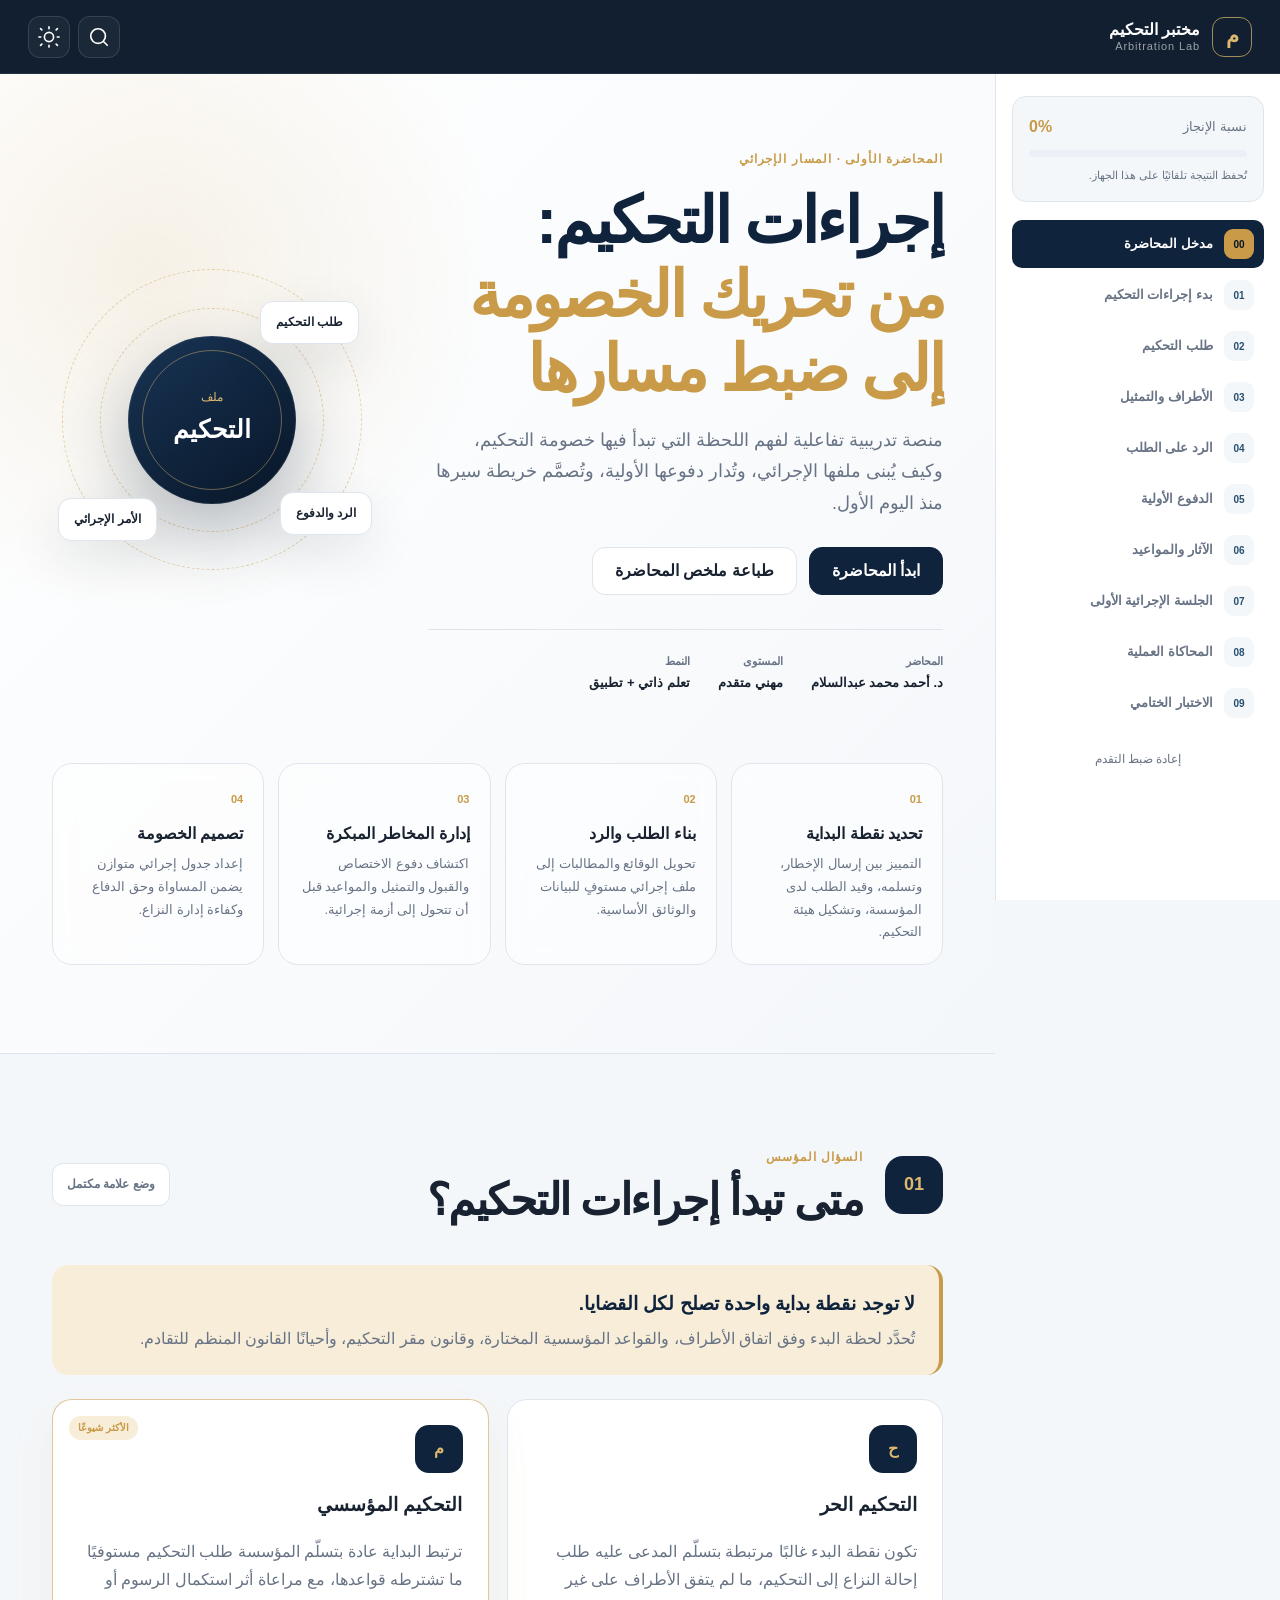
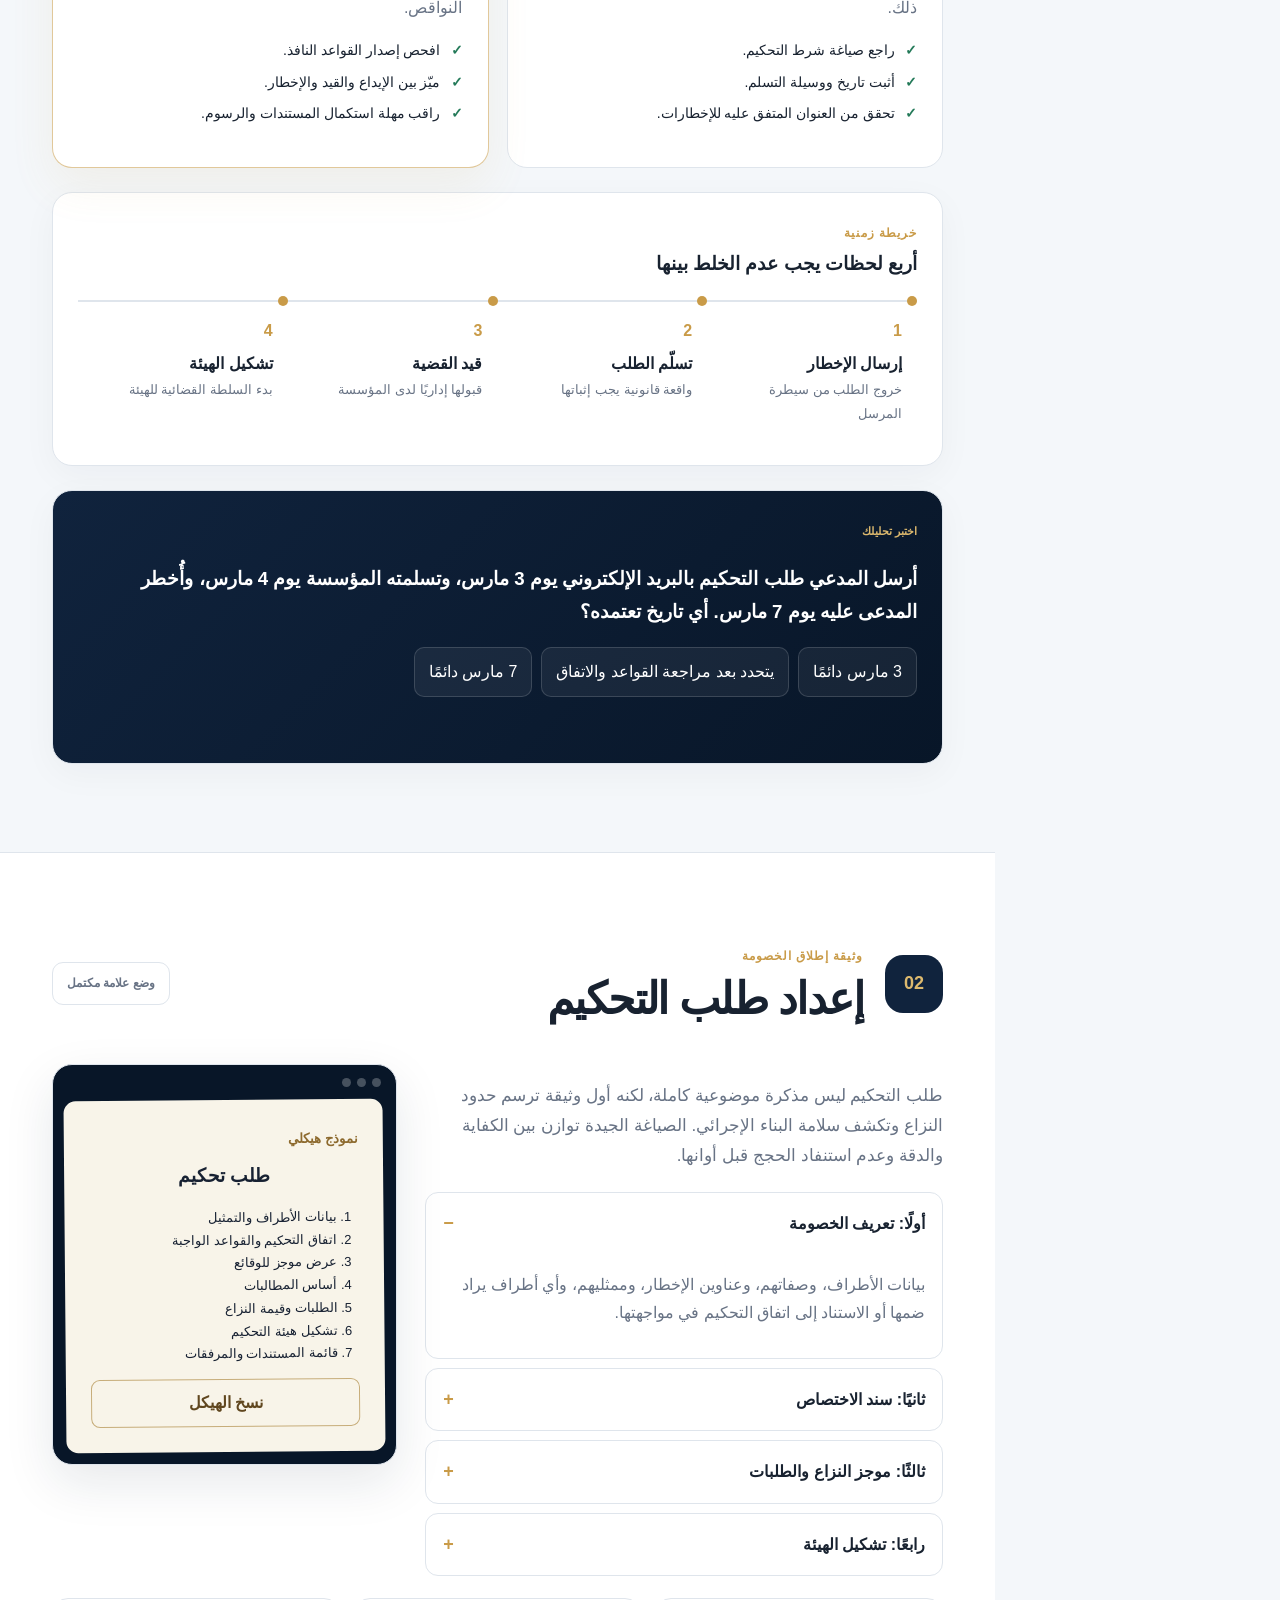
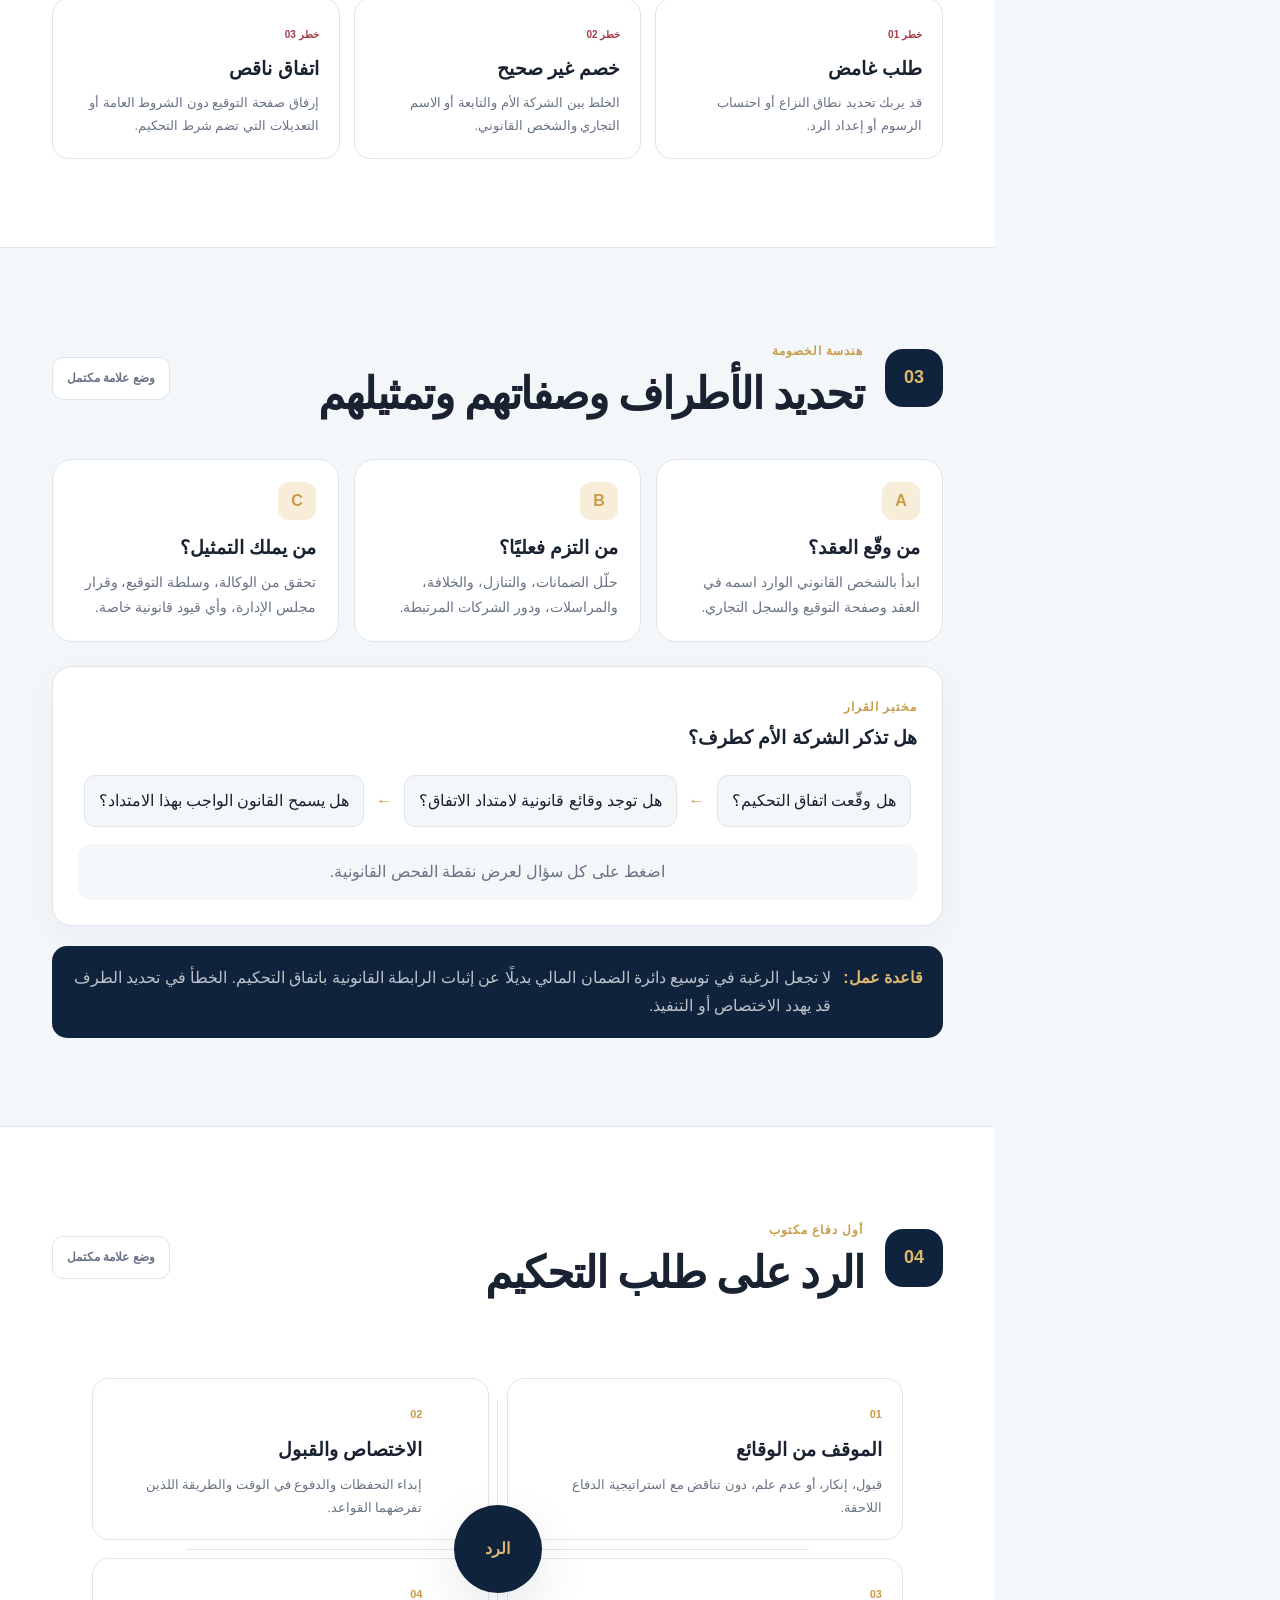
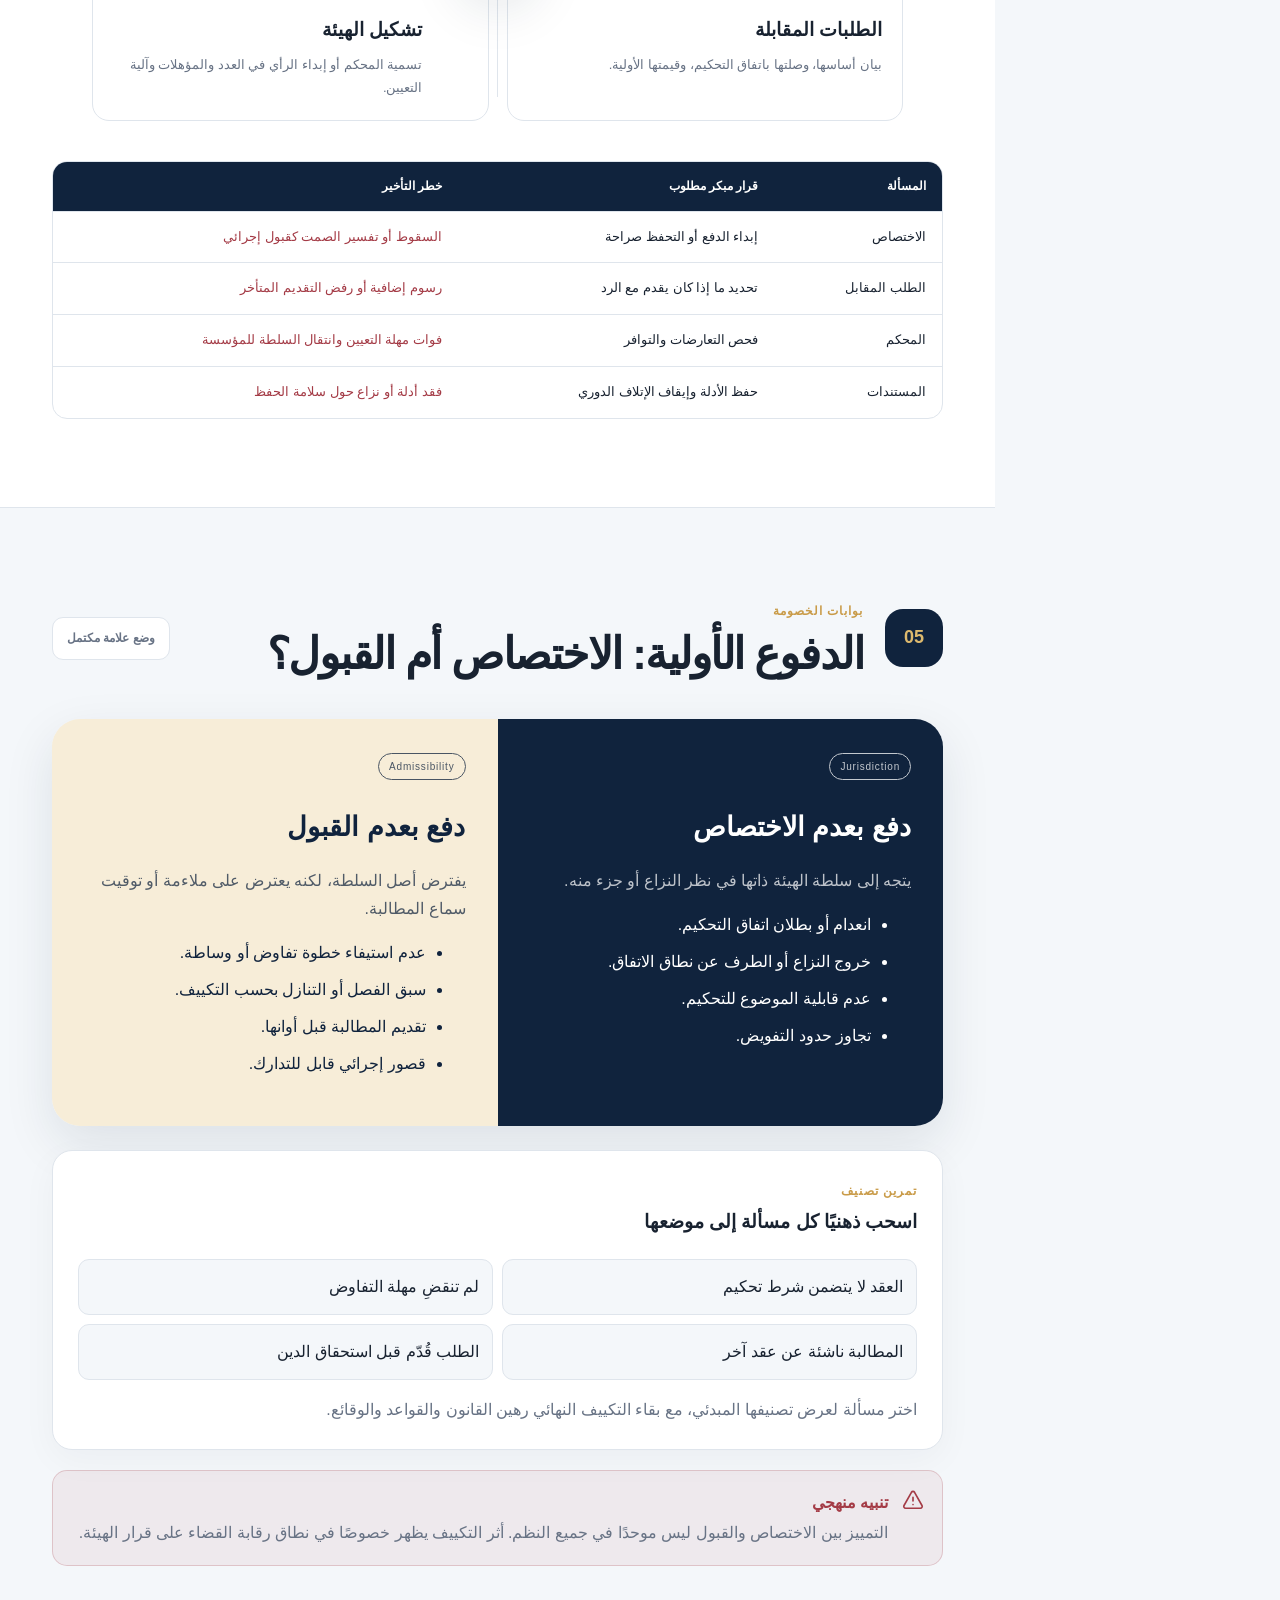
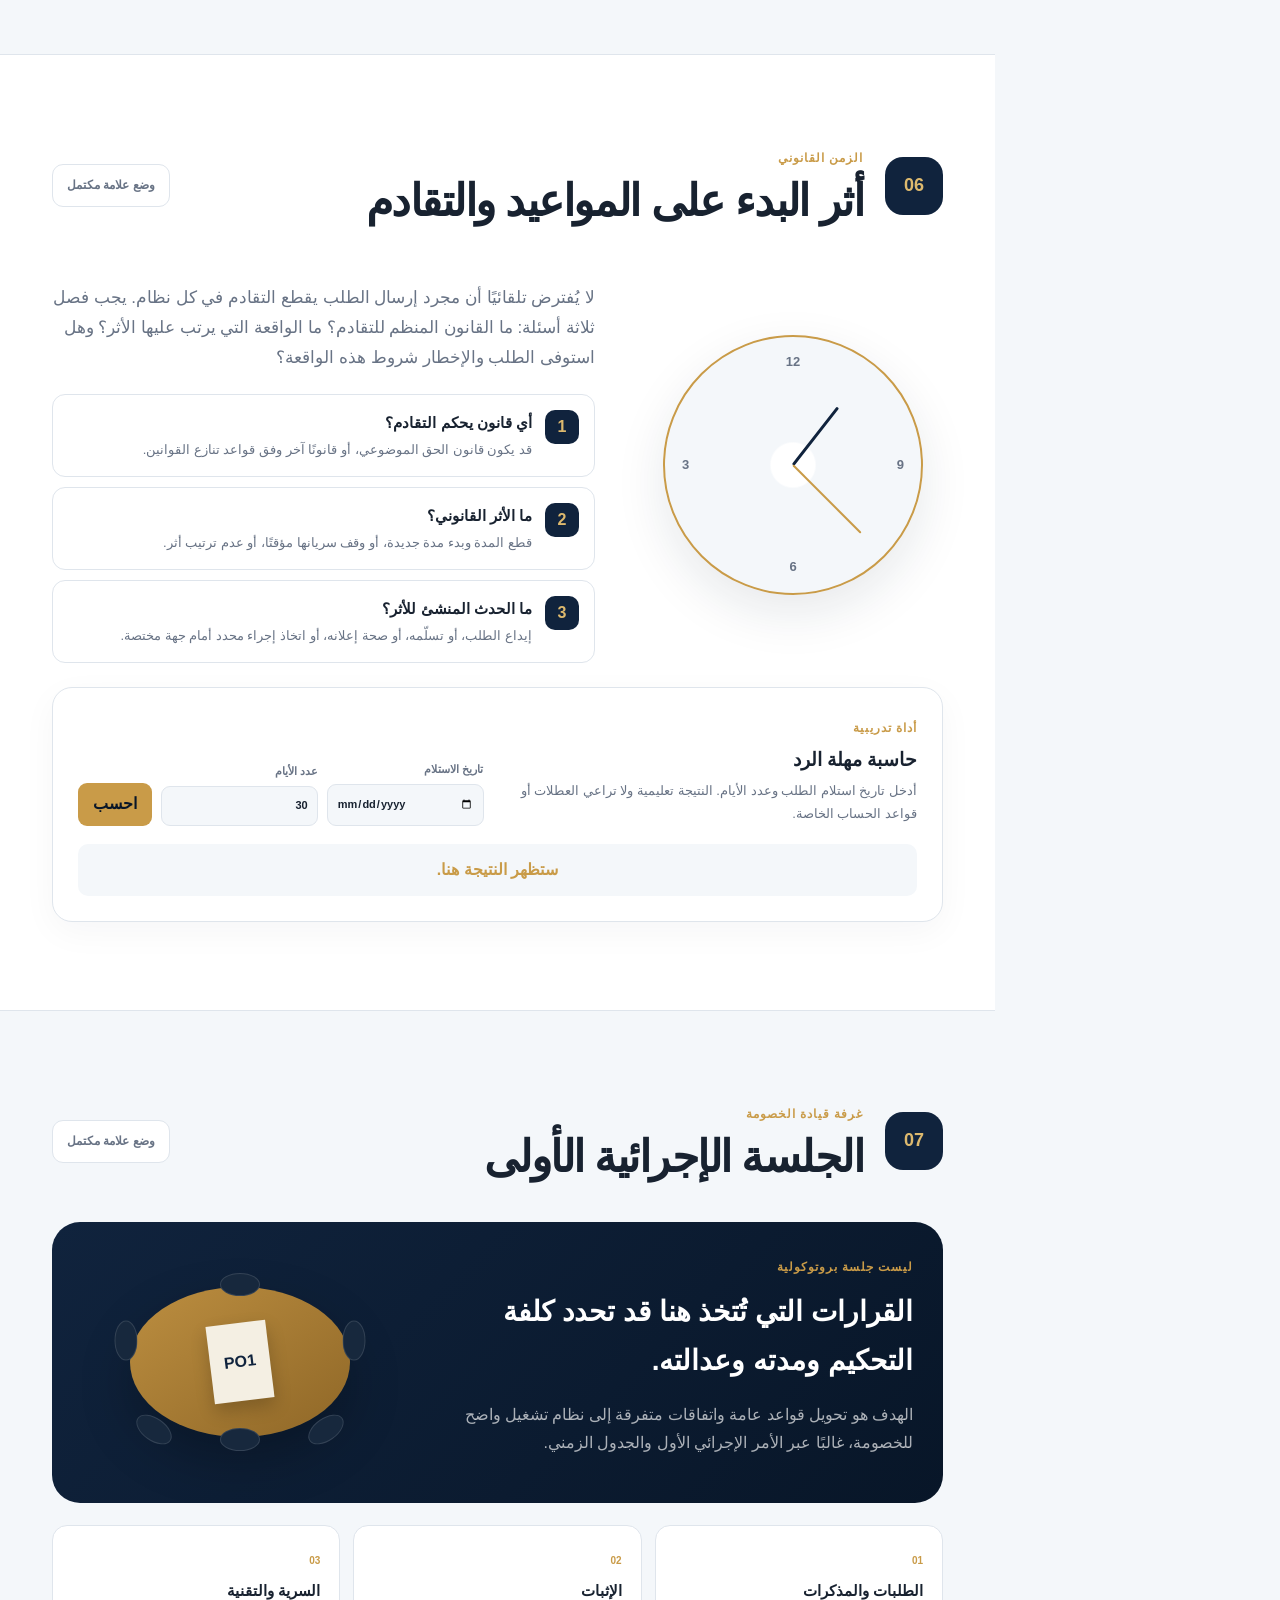
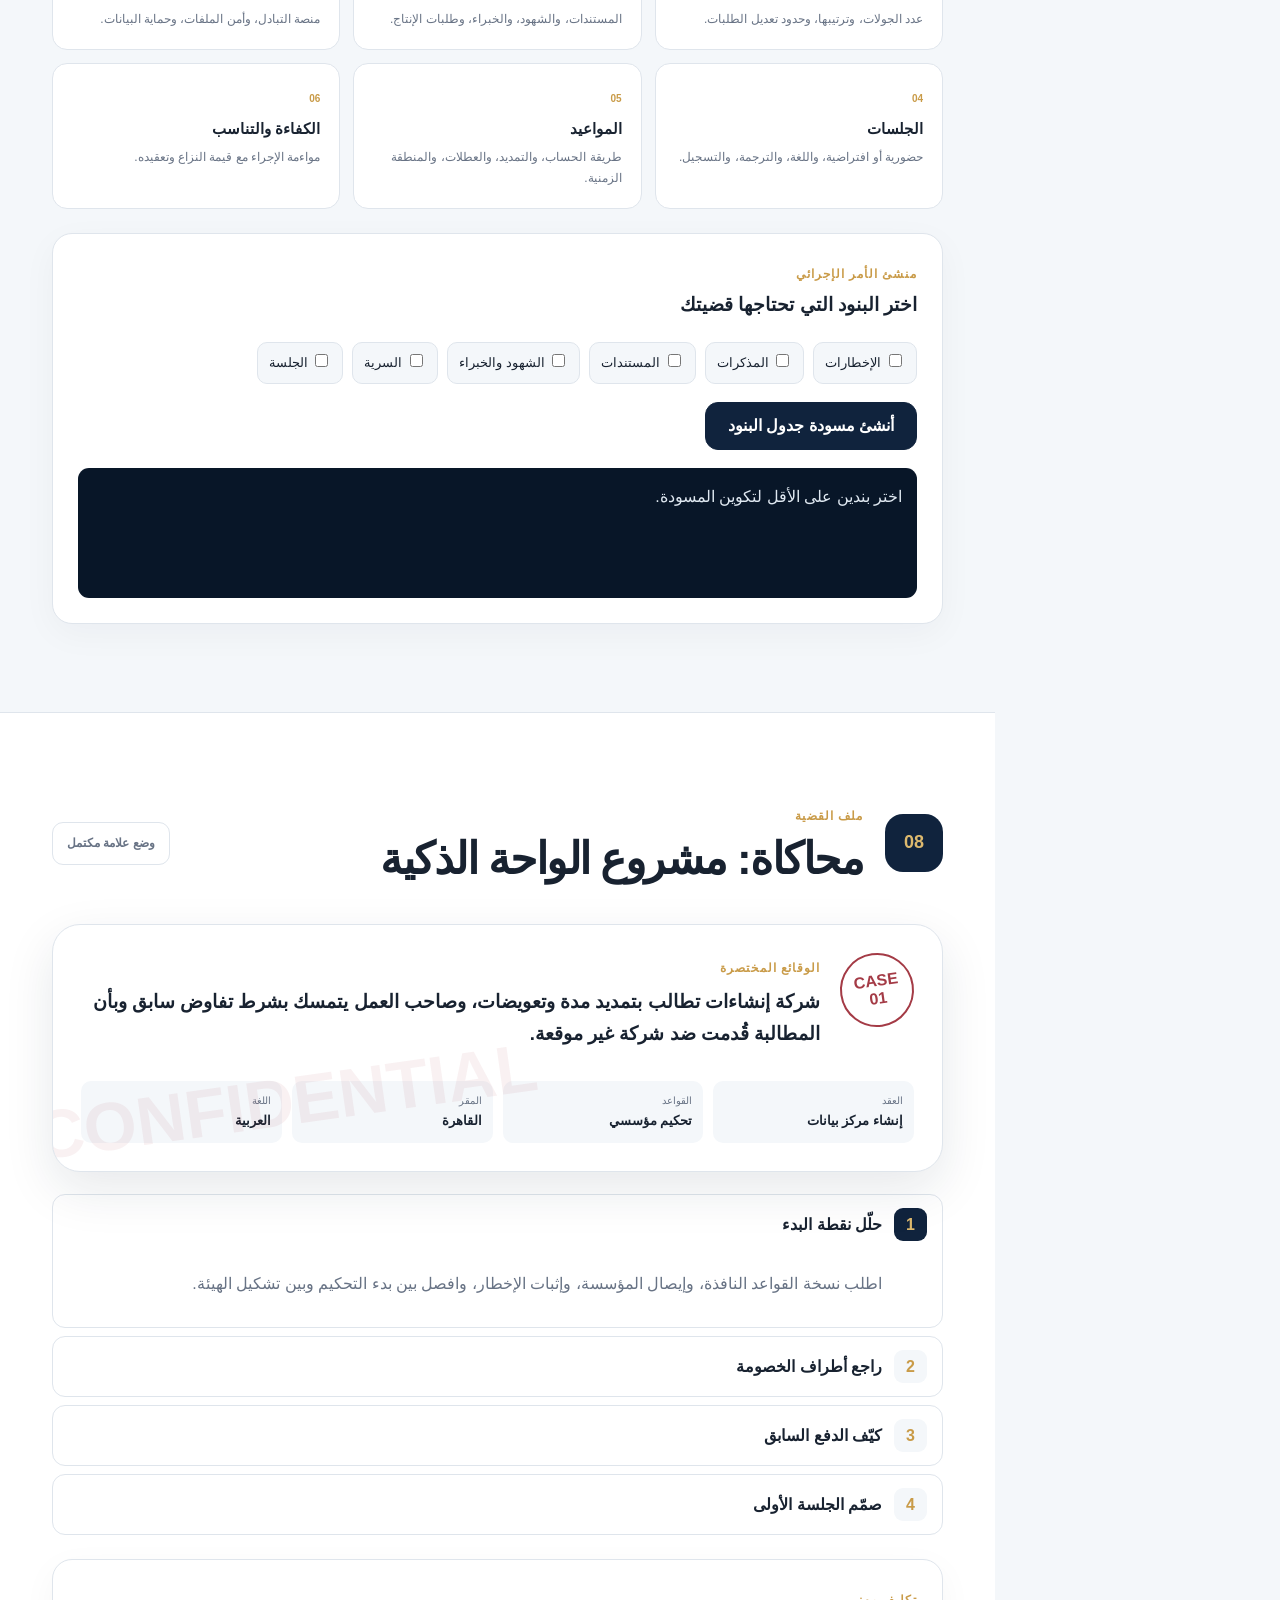
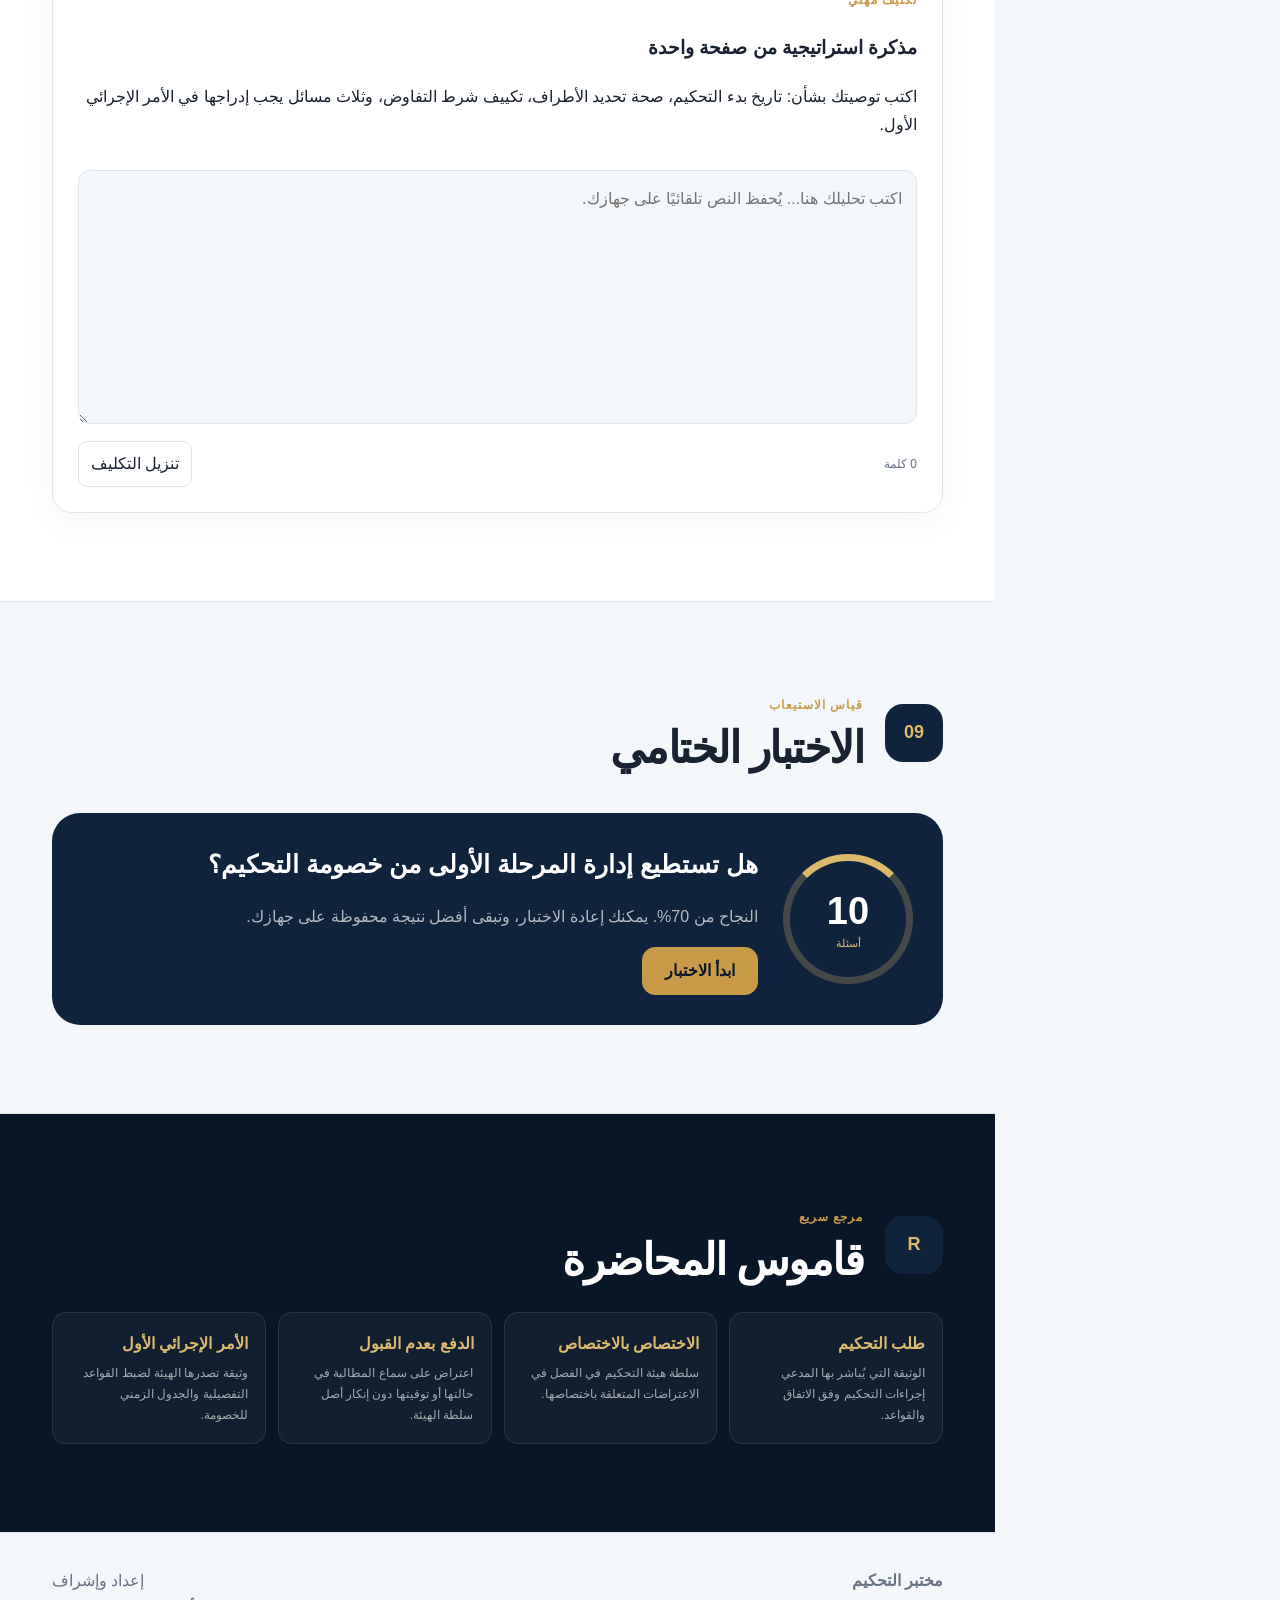
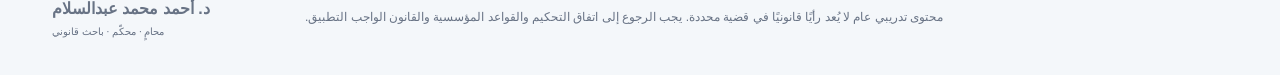
==== index.html @ 8f2302b4 "Add files via upload" ====
<!doctype html>
<html lang="ar" dir="rtl">
<head>
  <meta charset="utf-8" />
  <meta name="viewport" content="width=device-width, initial-scale=1" />
  <meta name="theme-color" content="#10233d" />
  <meta name="description" content="منصة تدريبية تفاعلية حول إجراءات التحكيم: بدء الإجراءات، طلب التحكيم، الرد، الدفوع الأولية، الجلسة الإجرائية الأولى والتطبيق العملي." />
  <meta property="og:title" content="إجراءات التحكيم | منصة تدريبية تفاعلية" />
  <meta property="og:description" content="محاضرة تدريبية قانونية تفاعلية بإشراف د. أحمد محمد عبدالسلام." />
  <meta property="og:type" content="website" />
  <link rel="icon" href="assets/favicon.svg" type="image/svg+xml" />
  <link rel="manifest" href="manifest.webmanifest" />
  <link rel="stylesheet" href="styles.css" />
  <title>إجراءات التحكيم | منصة تدريبية</title>
</head>
<body>
  <a class="skip-link" href="#mainContent">انتقل إلى المحتوى</a>

  <header class="topbar">
    <a class="brand" href="#home" aria-label="العودة إلى الصفحة الرئيسية">
      <span class="brand-mark" aria-hidden="true">م</span>
      <span>
        <strong>مختبر التحكيم</strong>
        <small>Arbitration Lab</small>
      </span>
    </a>

    <nav class="top-actions" aria-label="أدوات المنصة">
      <button id="searchToggle" class="icon-button" type="button" aria-label="البحث في المحتوى" title="البحث">
        <svg viewBox="0 0 24 24" aria-hidden="true"><path d="m21 21-4.4-4.4m2.4-5.6a8 8 0 1 1-16 0 8 8 0 0 1 16 0Z"/></svg>
      </button>
      <button id="themeToggle" class="icon-button" type="button" aria-label="تبديل الوضع الليلي" title="الوضع الليلي">
        <svg class="sun-icon" viewBox="0 0 24 24" aria-hidden="true"><path d="M12 3V1m0 22v-2M4.2 4.2 2.8 2.8m18.4 18.4-1.4-1.4M3 12H1m22 0h-2M4.2 19.8l-1.4 1.4M21.2 2.8l-1.4 1.4M17 12a5 5 0 1 1-10 0 5 5 0 0 1 10 0Z"/></svg>
      </button>
      <button id="menuToggle" class="icon-button mobile-only" type="button" aria-label="فتح قائمة المحاور" aria-expanded="false">
        <svg viewBox="0 0 24 24" aria-hidden="true"><path d="M4 7h16M4 12h16M4 17h16"/></svg>
      </button>
    </nav>
  </header>

  <div id="searchPanel" class="search-panel" hidden>
    <div class="search-inner">
      <label for="siteSearch">ابحث في المحاضرة</label>
      <div class="search-field">
        <input id="siteSearch" type="search" placeholder="مثال: الاختصاص، التقادم، طلب التحكيم..." autocomplete="off" />
        <button id="closeSearch" type="button" aria-label="إغلاق البحث">×</button>
      </div>
      <div id="searchResults" class="search-results" aria-live="polite"></div>
    </div>
  </div>

  <div class="app-shell">
    <aside id="courseSidebar" class="sidebar" aria-label="محاور المحاضرة">
      <div class="sidebar-card progress-card">
        <div class="progress-head">
          <span>نسبة الإنجاز</span>
          <strong id="progressLabel">0%</strong>
        </div>
        <div class="progress-track" role="progressbar" aria-label="نسبة إتمام المحاضرة" aria-valuemin="0" aria-valuemax="100" aria-valuenow="0">
          <span id="progressBar"></span>
        </div>
        <small>تُحفظ النتيجة تلقائيًا على هذا الجهاز.</small>
      </div>

      <nav class="course-nav">
        <a href="#home" class="nav-item active" data-section="home"><span>00</span>مدخل المحاضرة</a>
        <a href="#commencement" class="nav-item" data-section="commencement"><span>01</span>بدء إجراءات التحكيم</a>
        <a href="#request" class="nav-item" data-section="request"><span>02</span>طلب التحكيم</a>
        <a href="#parties" class="nav-item" data-section="parties"><span>03</span>الأطراف والتمثيل</a>
        <a href="#response" class="nav-item" data-section="response"><span>04</span>الرد على الطلب</a>
        <a href="#objections" class="nav-item" data-section="objections"><span>05</span>الدفوع الأولية</a>
        <a href="#effects" class="nav-item" data-section="effects"><span>06</span>الآثار والمواعيد</a>
        <a href="#conference" class="nav-item" data-section="conference"><span>07</span>الجلسة الإجرائية الأولى</a>
        <a href="#simulation" class="nav-item" data-section="simulation"><span>08</span>المحاكاة العملية</a>
        <a href="#assessment" class="nav-item" data-section="assessment"><span>09</span>الاختبار الختامي</a>
      </nav>

      <button id="resetProgress" class="text-button" type="button">إعادة ضبط التقدم</button>
    </aside>

    <main id="mainContent" class="main-content">
      <section id="home" class="course-section hero-section observed-section" data-title="مدخل المحاضرة" data-search="إجراءات التحكيم أهداف المحاضرة طلب التحكيم الدفوع الجلسة الإجرائية الأولى">
        <div class="hero-copy">
          <span class="eyebrow">المحاضرة الأولى · المسار الإجرائي</span>
          <h1>إجراءات التحكيم:<br /><em>من تحريك الخصومة إلى ضبط مسارها</em></h1>
          <p class="hero-lead">منصة تدريبية تفاعلية لفهم اللحظة التي تبدأ فيها خصومة التحكيم، وكيف يُبنى ملفها الإجرائي، وتُدار دفوعها الأولية، وتُصمَّم خريطة سيرها منذ اليوم الأول.</p>
          <div class="hero-actions">
            <a class="primary-button" href="#commencement">ابدأ المحاضرة</a>
            <button id="printGuide" class="secondary-button" type="button">طباعة ملخص المحاضرة</button>
          </div>
          <div class="course-meta">
            <div><strong>المحاضر</strong><span>د. أحمد محمد عبدالسلام</span></div>
            <div><strong>المستوى</strong><span>مهني متقدم</span></div>
            <div><strong>النمط</strong><span>تعلم ذاتي + تطبيق</span></div>
          </div>
        </div>

        <div class="hero-visual" aria-label="خريطة إجراءات التحكيم">
          <div class="orbit orbit-one"></div>
          <div class="orbit orbit-two"></div>
          <div class="visual-core">
            <span>ملف</span>
            <strong>التحكيم</strong>
          </div>
          <div class="visual-node node-one">طلب التحكيم</div>
          <div class="visual-node node-two">الرد والدفوع</div>
          <div class="visual-node node-three">الأمر الإجرائي</div>
        </div>

        <div class="objectives-grid">
          <article>
            <span class="card-number">01</span>
            <h3>تحديد نقطة البداية</h3>
            <p>التمييز بين إرسال الإخطار، وتسلمه، وقيد الطلب لدى المؤسسة، وتشكيل هيئة التحكيم.</p>
          </article>
          <article>
            <span class="card-number">02</span>
            <h3>بناء الطلب والرد</h3>
            <p>تحويل الوقائع والمطالبات إلى ملف إجرائي مستوفٍ للبيانات والوثائق الأساسية.</p>
          </article>
          <article>
            <span class="card-number">03</span>
            <h3>إدارة المخاطر المبكرة</h3>
            <p>اكتشاف دفوع الاختصاص والقبول والتمثيل والمواعيد قبل أن تتحول إلى أزمة إجرائية.</p>
          </article>
          <article>
            <span class="card-number">04</span>
            <h3>تصميم الخصومة</h3>
            <p>إعداد جدول إجرائي متوازن يضمن المساواة وحق الدفاع وكفاءة إدارة النزاع.</p>
          </article>
        </div>
      </section>

      <section id="commencement" class="course-section observed-section lesson-section" data-title="بدء إجراءات التحكيم" data-search="متى تبدأ إجراءات التحكيم استلام الإخطار قيد الطلب المؤسسة التحكيم المؤسسي الحر الأونسيترال">
        <div class="section-heading">
          <span class="section-index">01</span>
          <div>
            <span class="eyebrow">السؤال المؤسس</span>
            <h2>متى تبدأ إجراءات التحكيم؟</h2>
          </div>
          <button class="complete-button" data-complete="commencement" type="button">وضع علامة مكتمل</button>
        </div>

        <div class="concept-banner">
          <strong>لا توجد نقطة بداية واحدة تصلح لكل القضايا.</strong>
          <p>تُحدَّد لحظة البدء وفق اتفاق الأطراف، والقواعد المؤسسية المختارة، وقانون مقر التحكيم، وأحيانًا القانون المنظم للتقادم.</p>
        </div>

        <div class="compare-grid">
          <article class="comparison-card">
            <div class="comparison-icon">ح</div>
            <h3>التحكيم الحر</h3>
            <p>تكون نقطة البدء غالبًا مرتبطة بتسلّم المدعى عليه طلب إحالة النزاع إلى التحكيم، ما لم يتفق الأطراف على غير ذلك.</p>
            <ul class="check-list">
              <li>راجع صياغة شرط التحكيم.</li>
              <li>أثبت تاريخ ووسيلة التسلم.</li>
              <li>تحقق من العنوان المتفق عليه للإخطارات.</li>
            </ul>
          </article>
          <article class="comparison-card featured">
            <span class="featured-label">الأكثر شيوعًا</span>
            <div class="comparison-icon">م</div>
            <h3>التحكيم المؤسسي</h3>
            <p>ترتبط البداية عادة بتسلّم المؤسسة طلب التحكيم مستوفيًا ما تشترطه قواعدها، مع مراعاة أثر استكمال الرسوم أو النواقص.</p>
            <ul class="check-list">
              <li>افحص إصدار القواعد النافذ.</li>
              <li>ميّز بين الإيداع والقيد والإخطار.</li>
              <li>راقب مهلة استكمال المستندات والرسوم.</li>
            </ul>
          </article>
        </div>

        <div class="timeline-card">
          <div class="card-heading">
            <div><span class="eyebrow">خريطة زمنية</span><h3>أربع لحظات يجب عدم الخلط بينها</h3></div>
          </div>
          <div class="timeline">
            <div class="timeline-step"><span>1</span><strong>إرسال الإخطار</strong><small>خروج الطلب من سيطرة المرسل</small></div>
            <div class="timeline-step"><span>2</span><strong>تسلّم الطلب</strong><small>واقعة قانونية يجب إثباتها</small></div>
            <div class="timeline-step"><span>3</span><strong>قيد القضية</strong><small>قبولها إداريًا لدى المؤسسة</small></div>
            <div class="timeline-step"><span>4</span><strong>تشكيل الهيئة</strong><small>بدء السلطة القضائية للهيئة</small></div>
          </div>
        </div>

        <div class="practice-box" data-practice="commencement">
          <span class="practice-label">اختبر تحليلك</span>
          <h3>أرسل المدعي طلب التحكيم بالبريد الإلكتروني يوم 3 مارس، وتسلمته المؤسسة يوم 4 مارس، وأُخطر المدعى عليه يوم 7 مارس. أي تاريخ تعتمده؟</h3>
          <div class="choice-row">
            <button type="button" data-answer="wrong">3 مارس دائمًا</button>
            <button type="button" data-answer="correct">يتحدد بعد مراجعة القواعد والاتفاق</button>
            <button type="button" data-answer="wrong">7 مارس دائمًا</button>
          </div>
          <p class="practice-feedback" aria-live="polite"></p>
        </div>
      </section>

      <section id="request" class="course-section observed-section lesson-section" data-title="طلب التحكيم" data-search="إعداد طلب التحكيم بيانات الطلب أطراف الاتفاق الوقائع الطلبات التعيين الرسوم المستندات">
        <div class="section-heading">
          <span class="section-index">02</span>
          <div><span class="eyebrow">وثيقة إطلاق الخصومة</span><h2>إعداد طلب التحكيم</h2></div>
          <button class="complete-button" data-complete="request" type="button">وضع علامة مكتمل</button>
        </div>

        <div class="two-column">
          <div>
            <p class="section-intro">طلب التحكيم ليس مذكرة موضوعية كاملة، لكنه أول وثيقة ترسم حدود النزاع وتكشف سلامة البناء الإجرائي. الصياغة الجيدة توازن بين الكفاية والدقة وعدم استنفاد الحجج قبل أوانها.</p>
            <div class="accordion" data-accordion>
              <article class="accordion-item open">
                <button class="accordion-trigger" type="button" aria-expanded="true"><span>أولًا: تعريف الخصومة</span><b>−</b></button>
                <div class="accordion-content">
                  <p>بيانات الأطراف، وصفاتهم، وعناوين الإخطار، وممثليهم، وأي أطراف يراد ضمها أو الاستناد إلى اتفاق التحكيم في مواجهتها.</p>
                </div>
              </article>
              <article class="accordion-item">
                <button class="accordion-trigger" type="button" aria-expanded="false"><span>ثانيًا: سند الاختصاص</span><b>+</b></button>
                <div class="accordion-content">
                  <p>نص اتفاق التحكيم، والعقد أو العقود التي يتصل بها، ومقر التحكيم، واللغة، والقانون الواجب التطبيق، والقواعد المؤسسية إن وجدت.</p>
                </div>
              </article>
              <article class="accordion-item">
                <button class="accordion-trigger" type="button" aria-expanded="false"><span>ثالثًا: موجز النزاع والطلبات</span><b>+</b></button>
                <div class="accordion-content">
                  <p>تسلسل الوقائع الجوهرية، والطبيعة القانونية للمطالبات، وقيمة النزاع أو طريقة تقديرها، والطلبات النهائية أو المؤقتة.</p>
                </div>
              </article>
              <article class="accordion-item">
                <button class="accordion-trigger" type="button" aria-expanded="false"><span>رابعًا: تشكيل الهيئة</span><b>+</b></button>
                <div class="accordion-content">
                  <p>عدد المحكمين، وبيانات المحكم المسمى إن كان التعيين مطلوبًا، أو مقترح آلية التشكيل، مع الانتباه لمتطلبات الاستقلال والحياد.</p>
                </div>
              </article>
            </div>
          </div>

          <div class="document-card">
            <div class="document-top"><span></span><span></span><span></span></div>
            <div class="document-paper">
              <small>نموذج هيكلي</small>
              <h3>طلب تحكيم</h3>
              <ol>
                <li>بيانات الأطراف والتمثيل</li>
                <li>اتفاق التحكيم والقواعد الواجبة</li>
                <li>عرض موجز للوقائع</li>
                <li>أساس المطالبات</li>
                <li>الطلبات وقيمة النزاع</li>
                <li>تشكيل هيئة التحكيم</li>
                <li>قائمة المستندات والمرفقات</li>
              </ol>
              <button id="copyTemplate" type="button">نسخ الهيكل</button>
            </div>
          </div>
        </div>

        <div class="risk-grid">
          <article><span>خطر 01</span><h3>طلب غامض</h3><p>قد يربك تحديد نطاق النزاع أو احتساب الرسوم أو إعداد الرد.</p></article>
          <article><span>خطر 02</span><h3>خصم غير صحيح</h3><p>الخلط بين الشركة الأم والتابعة أو الاسم التجاري والشخص القانوني.</p></article>
          <article><span>خطر 03</span><h3>اتفاق ناقص</h3><p>إرفاق صفحة التوقيع دون الشروط العامة أو التعديلات التي تضم شرط التحكيم.</p></article>
        </div>
      </section>

      <section id="parties" class="course-section observed-section lesson-section" data-title="الأطراف والتمثيل القانوني" data-search="تحديد الأطراف الصفات التمثيل القانوني الشخصية الاعتبارية الوكالة التفويض الشركة الأم التابعة">
        <div class="section-heading">
          <span class="section-index">03</span>
          <div><span class="eyebrow">هندسة الخصومة</span><h2>تحديد الأطراف وصفاتهم وتمثيلهم</h2></div>
          <button class="complete-button" data-complete="parties" type="button">وضع علامة مكتمل</button>
        </div>

        <div class="diagnostic-grid">
          <article class="diagnostic-card">
            <span class="diagnostic-letter">A</span>
            <h3>من وقّع العقد؟</h3>
            <p>ابدأ بالشخص القانوني الوارد اسمه في العقد وصفحة التوقيع والسجل التجاري.</p>
          </article>
          <article class="diagnostic-card">
            <span class="diagnostic-letter">B</span>
            <h3>من التزم فعليًا؟</h3>
            <p>حلّل الضمانات، والتنازل، والخلافة، والمراسلات، ودور الشركات المرتبطة.</p>
          </article>
          <article class="diagnostic-card">
            <span class="diagnostic-letter">C</span>
            <h3>من يملك التمثيل؟</h3>
            <p>تحقق من الوكالة، وسلطة التوقيع، وقرار مجلس الإدارة، وأي قيود قانونية خاصة.</p>
          </article>
        </div>

        <div class="decision-lab">
          <div class="card-heading"><div><span class="eyebrow">مختبر القرار</span><h3>هل تذكر الشركة الأم كطرف؟</h3></div></div>
          <div class="decision-flow">
            <button type="button" data-flow="signed">هل وقّعت اتفاق التحكيم؟</button>
            <span>←</span>
            <button type="button" data-flow="conduct">هل توجد وقائع قانونية لامتداد الاتفاق؟</button>
            <span>←</span>
            <button type="button" data-flow="law">هل يسمح القانون الواجب بهذا الامتداد؟</button>
          </div>
          <div id="flowExplanation" class="flow-explanation">اضغط على كل سؤال لعرض نقطة الفحص القانونية.</div>
        </div>

        <div class="legal-note">
          <strong>قاعدة عمل:</strong>
          <p>لا تجعل الرغبة في توسيع دائرة الضمان المالي بديلًا عن إثبات الرابطة القانونية باتفاق التحكيم. الخطأ في تحديد الطرف قد يهدد الاختصاص أو التنفيذ.</p>
        </div>
      </section>

      <section id="response" class="course-section observed-section lesson-section" data-title="الرد على طلب التحكيم" data-search="الرد على طلب التحكيم إنكار قبول طلبات مقابلة محكم اختصاص تحفظ الدفوع">
        <div class="section-heading">
          <span class="section-index">04</span>
          <div><span class="eyebrow">أول دفاع مكتوب</span><h2>الرد على طلب التحكيم</h2></div>
          <button class="complete-button" data-complete="response" type="button">وضع علامة مكتمل</button>
        </div>

        <div class="response-map">
          <div class="map-center">الرد</div>
          <article><span>01</span><h3>الموقف من الوقائع</h3><p>قبول، إنكار، أو عدم علم، دون تناقض مع استراتيجية الدفاع اللاحقة.</p></article>
          <article><span>02</span><h3>الاختصاص والقبول</h3><p>إبداء التحفظات والدفوع في الوقت والطريقة اللذين تفرضهما القواعد.</p></article>
          <article><span>03</span><h3>الطلبات المقابلة</h3><p>بيان أساسها، وصلتها باتفاق التحكيم، وقيمتها الأولية.</p></article>
          <article><span>04</span><h3>تشكيل الهيئة</h3><p>تسمية المحكم أو إبداء الرأي في العدد والمؤهلات وآلية التعيين.</p></article>
        </div>

        <div class="strategy-table-wrap">
          <table class="strategy-table">
            <thead><tr><th>المسألة</th><th>قرار مبكر مطلوب</th><th>خطر التأخير</th></tr></thead>
            <tbody>
              <tr><td>الاختصاص</td><td>إبداء الدفع أو التحفظ صراحة</td><td>السقوط أو تفسير الصمت كقبول إجرائي</td></tr>
              <tr><td>الطلب المقابل</td><td>تحديد ما إذا كان يقدم مع الرد</td><td>رسوم إضافية أو رفض التقديم المتأخر</td></tr>
              <tr><td>المحكم</td><td>فحص التعارضات والتوافر</td><td>فوات مهلة التعيين وانتقال السلطة للمؤسسة</td></tr>
              <tr><td>المستندات</td><td>حفظ الأدلة وإيقاف الإتلاف الدوري</td><td>فقد أدلة أو نزاع حول سلامة الحفظ</td></tr>
            </tbody>
          </table>
        </div>
      </section>

      <section id="objections" class="course-section observed-section lesson-section" data-title="الدفوع الأولية" data-search="الدفع بعدم الاختصاص عدم القبول الاختصاص بالاختصاص بطلان الاتفاق نطاق الاتفاق شروط سابقة التحكيم">
        <div class="section-heading">
          <span class="section-index">05</span>
          <div><span class="eyebrow">بوابات الخصومة</span><h2>الدفوع الأولية: الاختصاص أم القبول؟</h2></div>
          <button class="complete-button" data-complete="objections" type="button">وضع علامة مكتمل</button>
        </div>

        <div class="split-panel">
          <article class="split-card jurisdiction">
            <span class="panel-tag">Jurisdiction</span>
            <h3>دفع بعدم الاختصاص</h3>
            <p>يتجه إلى سلطة الهيئة ذاتها في نظر النزاع أو جزء منه.</p>
            <ul>
              <li>انعدام أو بطلان اتفاق التحكيم.</li>
              <li>خروج النزاع أو الطرف عن نطاق الاتفاق.</li>
              <li>عدم قابلية الموضوع للتحكيم.</li>
              <li>تجاوز حدود التفويض.</li>
            </ul>
          </article>
          <article class="split-card admissibility">
            <span class="panel-tag">Admissibility</span>
            <h3>دفع بعدم القبول</h3>
            <p>يفترض أصل السلطة، لكنه يعترض على ملاءمة أو توقيت سماع المطالبة.</p>
            <ul>
              <li>عدم استيفاء خطوة تفاوض أو وساطة.</li>
              <li>سبق الفصل أو التنازل بحسب التكييف.</li>
              <li>تقديم المطالبة قبل أوانها.</li>
              <li>قصور إجرائي قابل للتدارك.</li>
            </ul>
          </article>
        </div>

        <div class="issue-sorter">
          <div class="card-heading"><div><span class="eyebrow">تمرين تصنيف</span><h3>اسحب ذهنيًا كل مسألة إلى موضعها</h3></div></div>
          <div class="sorter-items">
            <button type="button" data-category="jurisdiction">العقد لا يتضمن شرط تحكيم</button>
            <button type="button" data-category="admissibility">لم تنقضِ مهلة التفاوض</button>
            <button type="button" data-category="jurisdiction">المطالبة ناشئة عن عقد آخر</button>
            <button type="button" data-category="admissibility">الطلب قُدّم قبل استحقاق الدين</button>
          </div>
          <p id="sorterFeedback">اختر مسألة لعرض تصنيفها المبدئي، مع بقاء التكييف النهائي رهين القانون والقواعد والوقائع.</p>
        </div>

        <div class="warning-box">
          <svg viewBox="0 0 24 24" aria-hidden="true"><path d="M12 9v4m0 4h.01M10.3 3.6 2.2 18a2 2 0 0 0 1.8 3h16a2 2 0 0 0 1.8-3L13.7 3.6a2 2 0 0 0-3.4 0Z"/></svg>
          <div><strong>تنبيه منهجي</strong><p>التمييز بين الاختصاص والقبول ليس موحدًا في جميع النظم. أثر التكييف يظهر خصوصًا في نطاق رقابة القضاء على قرار الهيئة.</p></div>
        </div>
      </section>

      <section id="effects" class="course-section observed-section lesson-section" data-title="أثر بدء التحكيم على المواعيد والتقادم" data-search="أثر بدء التحكيم المواعيد التقادم قطع وقف حفظ الحقوق الإخطارات القانون الواجب التطبيق">
        <div class="section-heading">
          <span class="section-index">06</span>
          <div><span class="eyebrow">الزمن القانوني</span><h2>أثر البدء على المواعيد والتقادم</h2></div>
          <button class="complete-button" data-complete="effects" type="button">وضع علامة مكتمل</button>
        </div>

        <div class="clock-layout">
          <div class="legal-clock" aria-hidden="true">
            <span class="hand hand-one"></span><span class="hand hand-two"></span><b>12</b><b>3</b><b>6</b><b>9</b>
          </div>
          <div>
            <p class="section-intro">لا يُفترض تلقائيًا أن مجرد إرسال الطلب يقطع التقادم في كل نظام. يجب فصل ثلاثة أسئلة: ما القانون المنظم للتقادم؟ ما الواقعة التي يرتب عليها الأثر؟ وهل استوفى الطلب والإخطار شروط هذه الواقعة؟</p>
            <div class="question-stack">
              <article><span>1</span><div><h3>أي قانون يحكم التقادم؟</h3><p>قد يكون قانون الحق الموضوعي، أو قانونًا آخر وفق قواعد تنازع القوانين.</p></div></article>
              <article><span>2</span><div><h3>ما الأثر القانوني؟</h3><p>قطع المدة وبدء مدة جديدة، أو وقف سريانها مؤقتًا، أو عدم ترتيب أثر.</p></div></article>
              <article><span>3</span><div><h3>ما الحدث المنشئ للأثر؟</h3><p>إيداع الطلب، أو تسلّمه، أو صحة إعلانه، أو اتخاذ إجراء محدد أمام جهة مختصة.</p></div></article>
            </div>
          </div>
        </div>

        <div class="deadline-calculator">
          <div>
            <span class="eyebrow">أداة تدريبية</span>
            <h3>حاسبة مهلة الرد</h3>
            <p>أدخل تاريخ استلام الطلب وعدد الأيام. النتيجة تعليمية ولا تراعي العطلات أو قواعد الحساب الخاصة.</p>
          </div>
          <div class="calculator-fields">
            <label>تاريخ الاستلام<input id="receivedDate" type="date" /></label>
            <label>عدد الأيام<input id="deadlineDays" type="number" min="1" max="365" value="30" /></label>
            <button id="calculateDeadline" type="button">احسب</button>
          </div>
          <output id="deadlineResult">ستظهر النتيجة هنا.</output>
        </div>
      </section>

      <section id="conference" class="course-section observed-section lesson-section" data-title="الجلسة الإجرائية الأولى" data-search="الجلسة الإجرائية الأولى مؤتمر إدارة الدعوى الأمر الإجرائي الأول الجدول الإجرائي الأدلة السرية الأمن السيبراني">
        <div class="section-heading">
          <span class="section-index">07</span>
          <div><span class="eyebrow">غرفة قيادة الخصومة</span><h2>الجلسة الإجرائية الأولى</h2></div>
          <button class="complete-button" data-complete="conference" type="button">وضع علامة مكتمل</button>
        </div>

        <div class="conference-hero">
          <div>
            <span class="eyebrow">ليست جلسة بروتوكولية</span>
            <h3>القرارات التي تُتخذ هنا قد تحدد كلفة التحكيم ومدته وعدالته.</h3>
            <p>الهدف هو تحويل قواعد عامة واتفاقات متفرقة إلى نظام تشغيل واضح للخصومة، غالبًا عبر الأمر الإجرائي الأول والجدول الزمني.</p>
          </div>
          <div class="conference-table" aria-hidden="true">
            <span class="seat seat-one"></span><span class="seat seat-two"></span><span class="seat seat-three"></span><span class="seat seat-four"></span><span class="seat seat-five"></span><span class="seat seat-six"></span>
            <div>PO1</div>
          </div>
        </div>

        <div class="agenda-grid">
          <article><span>01</span><h3>الطلبات والمذكرات</h3><p>عدد الجولات، وترتيبها، وحدود تعديل الطلبات.</p></article>
          <article><span>02</span><h3>الإثبات</h3><p>المستندات، والشهود، والخبراء، وطلبات الإنتاج.</p></article>
          <article><span>03</span><h3>السرية والتقنية</h3><p>منصة التبادل، وأمن الملفات، وحماية البيانات.</p></article>
          <article><span>04</span><h3>الجلسات</h3><p>حضورية أو افتراضية، واللغة، والترجمة، والتسجيل.</p></article>
          <article><span>05</span><h3>المواعيد</h3><p>طريقة الحساب، والتمديد، والعطلات، والمنطقة الزمنية.</p></article>
          <article><span>06</span><h3>الكفاءة والتناسب</h3><p>مواءمة الإجراء مع قيمة النزاع وتعقيده.</p></article>
        </div>

        <div class="po-builder">
          <div class="card-heading"><div><span class="eyebrow">منشئ الأمر الإجرائي</span><h3>اختر البنود التي تحتاجها قضيتك</h3></div></div>
          <div class="builder-options">
            <label><input type="checkbox" value="تحديد وسيلة الإخطارات وعناوينها" /> الإخطارات</label>
            <label><input type="checkbox" value="اعتماد جدول المذكرات والمرفقات" /> المذكرات</label>
            <label><input type="checkbox" value="قواعد تقديم المستندات وطلبات الإنتاج" /> المستندات</label>
            <label><input type="checkbox" value="تنظيم أدلة الشهود والخبراء" /> الشهود والخبراء</label>
            <label><input type="checkbox" value="ضوابط السرية وحماية البيانات" /> السرية</label>
            <label><input type="checkbox" value="ترتيبات الجلسة الحضورية أو الافتراضية" /> الجلسة</label>
          </div>
          <button id="generatePO" class="primary-button" type="button">أنشئ مسودة جدول البنود</button>
          <pre id="poOutput" class="po-output">اختر بندين على الأقل لتكوين المسودة.</pre>
        </div>
      </section>

      <section id="simulation" class="course-section observed-section lesson-section" data-title="المحاكاة العملية" data-search="تطبيق عملي محاكاة نزاع عقد مقاولات طلب تحكيم رد دفع اختصاص جلسة إجرائية">
        <div class="section-heading">
          <span class="section-index">08</span>
          <div><span class="eyebrow">ملف القضية</span><h2>محاكاة: مشروع الواحة الذكية</h2></div>
          <button class="complete-button" data-complete="simulation" type="button">وضع علامة مكتمل</button>
        </div>

        <div class="case-file">
          <div class="case-stamp">CASE<br />01</div>
          <div>
            <span class="eyebrow">الوقائع المختصرة</span>
            <h3>شركة إنشاءات تطالب بتمديد مدة وتعويضات، وصاحب العمل يتمسك بشرط تفاوض سابق وبأن المطالبة قُدمت ضد شركة غير موقعة.</h3>
          </div>
          <dl>
            <div><dt>العقد</dt><dd>إنشاء مركز بيانات</dd></div>
            <div><dt>القواعد</dt><dd>تحكيم مؤسسي</dd></div>
            <div><dt>المقر</dt><dd>القاهرة</dd></div>
            <div><dt>اللغة</dt><dd>العربية</dd></div>
          </dl>
        </div>

        <div class="simulation-steps">
          <article class="sim-step active" data-sim-step="1"><button type="button"><span>1</span>حلّل نقطة البدء</button><div><p>اطلب نسخة القواعد النافذة، وإيصال المؤسسة، وإثبات الإخطار، وافصل بين بدء التحكيم وبين تشكيل الهيئة.</p></div></article>
          <article class="sim-step" data-sim-step="2"><button type="button"><span>2</span>راجع أطراف الخصومة</button><div><p>قارن الاسم الوارد بالعقد والسجل والتوقيع والمراسلات. حدّد أساس إدخال أي طرف غير موقع قبل صياغة الطلب.</p></div></article>
          <article class="sim-step" data-sim-step="3"><button type="button"><span>3</span>كيّف الدفع السابق</button><div><p>حلّل صياغة شرط التفاوض ومدته وطبيعته، ثم ناقش هل المسألة اختصاص أم قبول وما أثر عدم الاستيفاء.</p></div></article>
          <article class="sim-step" data-sim-step="4"><button type="button"><span>4</span>صمّم الجلسة الأولى</button><div><p>اقترح فصلًا مبكرًا في الدفع إن كان حاسمًا، مع جدول متناسب يحفظ حق الطرفين في عرض موقفهما.</p></div></article>
        </div>

        <div class="assignment-card">
          <div><span class="eyebrow">تكليف مهني</span><h3>مذكرة استراتيجية من صفحة واحدة</h3><p>اكتب توصيتك بشأن: تاريخ بدء التحكيم، صحة تحديد الأطراف، تكييف شرط التفاوض، وثلاث مسائل يجب إدراجها في الأمر الإجرائي الأول.</p></div>
          <textarea id="assignmentText" rows="8" placeholder="اكتب تحليلك هنا... يُحفظ النص تلقائيًا على جهازك."></textarea>
          <div class="assignment-actions"><span id="wordCount">0 كلمة</span><button id="downloadAssignment" type="button">تنزيل التكليف</button></div>
        </div>
      </section>

      <section id="assessment" class="course-section observed-section lesson-section" data-title="الاختبار الختامي" data-search="اختبار إجراءات التحكيم شهادة إتمام أسئلة تقييم">
        <div class="section-heading">
          <span class="section-index">09</span>
          <div><span class="eyebrow">قياس الاستيعاب</span><h2>الاختبار الختامي</h2></div>
        </div>

        <div id="quizIntro" class="quiz-intro">
          <div class="quiz-score-ring"><strong>10</strong><span>أسئلة</span></div>
          <div><h3>هل تستطيع إدارة المرحلة الأولى من خصومة التحكيم؟</h3><p>النجاح من 70%. يمكنك إعادة الاختبار، وتبقى أفضل نتيجة محفوظة على جهازك.</p><button id="startQuiz" class="primary-button" type="button">ابدأ الاختبار</button></div>
        </div>

        <form id="quizForm" class="quiz-form" hidden></form>
        <div id="quizResult" class="quiz-result" hidden aria-live="polite"></div>

        <div id="certificateCard" class="certificate-card" hidden>
          <div class="certificate-seal">✓</div>
          <span>شهادة إتمام رقمية</span>
          <h3>إجراءات التحكيم</h3>
          <p>تُمنح للمتدرب/ة بعد إتمام المحاور واجتياز الاختبار الختامي.</p>
          <label>اسم المتدرب<input id="traineeName" type="text" placeholder="اكتب الاسم كما سيظهر في الشهادة" /></label>
          <button id="printCertificate" type="button">طباعة الشهادة</button>
        </div>
      </section>

      <section class="course-section reference-section">
        <div class="section-heading compact-heading">
          <span class="section-index">R</span>
          <div><span class="eyebrow">مرجع سريع</span><h2>قاموس المحاضرة</h2></div>
        </div>
        <div class="glossary-grid">
          <article><strong>طلب التحكيم</strong><p>الوثيقة التي يُباشر بها المدعي إجراءات التحكيم وفق الاتفاق والقواعد.</p></article>
          <article><strong>الاختصاص بالاختصاص</strong><p>سلطة هيئة التحكيم في الفصل في الاعتراضات المتعلقة باختصاصها.</p></article>
          <article><strong>الدفع بعدم القبول</strong><p>اعتراض على سماع المطالبة في حالتها أو توقيتها دون إنكار أصل سلطة الهيئة.</p></article>
          <article><strong>الأمر الإجرائي الأول</strong><p>وثيقة تصدرها الهيئة لضبط القواعد التفصيلية والجدول الزمني للخصومة.</p></article>
        </div>
      </section>

      <footer class="site-footer">
        <div><strong>مختبر التحكيم</strong><p>محتوى تدريبي عام لا يُعد رأيًا قانونيًا في قضية محددة. يجب الرجوع إلى اتفاق التحكيم والقواعد المؤسسية والقانون الواجب التطبيق.</p></div>
        <div><span>إعداد وإشراف</span><strong>د. أحمد محمد عبدالسلام</strong><small>محامٍ · محكّم · باحث قانوني</small></div>
      </footer>
    </main>
  </div>

  <div id="toast" class="toast" role="status" aria-live="polite"></div>

  <template id="certificateTemplate">
    <section class="print-certificate">
      <div class="certificate-border">
        <span class="certificate-kicker">شهادة إتمام</span>
        <h1>إجراءات التحكيم</h1>
        <p>تشهد منصة مختبر التحكيم بأن</p>
        <h2 id="printTraineeName"></h2>
        <p>قد أتم/أتمت المحاضرة التدريبية واجتاز/اجتازت الاختبار الختامي بنجاح.</p>
        <div class="certificate-details"><span id="printScore"></span><span id="printDate"></span></div>
        <footer><strong>د. أحمد محمد عبدالسلام</strong><small>المحاضر والمشرف العلمي</small></footer>
      </div>
    </section>
  </template>

  <script src="app.js"></script>
</body>
</html>
---- styles.css ----
:root {
  --navy-950: #081628;
  --navy-900: #10233d;
  --navy-800: #183454;
  --navy-700: #255072;
  --gold-500: #c99b48;
  --gold-400: #ddb96e;
  --gold-100: #f7edd8;
  --ink: #182230;
  --muted: #687385;
  --line: #dfe5ec;
  --surface: #ffffff;
  --surface-alt: #f4f7fa;
  --surface-strong: #eaf0f6;
  --success: #247a59;
  --danger: #a43b46;
  --shadow: 0 18px 50px rgba(16, 35, 61, .10);
  --radius-xl: 28px;
  --radius-lg: 20px;
  --radius-md: 14px;
  --header-height: 74px;
  --sidebar-width: 285px;
  font-family: "Segoe UI", Tahoma, Arial, sans-serif;
  color-scheme: light;
}

html[data-theme="dark"] {
  --ink: #edf3f9;
  --muted: #a9b6c5;
  --line: #2b4057;
  --surface: #0e2035;
  --surface-alt: #09192b;
  --surface-strong: #183149;
  --gold-100: #302918;
  --shadow: 0 18px 50px rgba(0, 0, 0, .28);
  color-scheme: dark;
}

* { box-sizing: border-box; }
html { scroll-behavior: smooth; scroll-padding-top: calc(var(--header-height) + 24px); }
body { margin: 0; background: var(--surface-alt); color: var(--ink); line-height: 1.75; }
button, input, textarea { font: inherit; }
button, a { -webkit-tap-highlight-color: transparent; }
a { color: inherit; text-decoration: none; }
svg { width: 22px; height: 22px; fill: none; stroke: currentColor; stroke-width: 1.8; stroke-linecap: round; stroke-linejoin: round; }

.skip-link { position: fixed; top: -80px; right: 20px; z-index: 1000; background: var(--gold-500); color: var(--navy-950); padding: 10px 18px; border-radius: 8px; font-weight: 800; }
.skip-link:focus { top: 12px; }

.topbar { position: fixed; inset: 0 0 auto 0; height: var(--header-height); z-index: 100; display: flex; align-items: center; justify-content: space-between; padding: 0 28px; color: #fff; background: rgba(8, 22, 40, .96); backdrop-filter: blur(16px); border-bottom: 1px solid rgba(255,255,255,.08); }
.brand { display: inline-flex; align-items: center; gap: 12px; }
.brand-mark { display: grid; place-items: center; width: 40px; height: 40px; border: 1px solid rgba(221,185,110,.7); border-radius: 12px; color: var(--gold-400); font-size: 21px; font-weight: 900; }
.brand strong, .brand small { display: block; line-height: 1.25; }
.brand small { color: rgba(255,255,255,.58); letter-spacing: .08em; font-size: 11px; }
.top-actions { display: flex; align-items: center; gap: 8px; }
.icon-button { display: grid; place-items: center; width: 42px; height: 42px; border: 1px solid rgba(255,255,255,.12); border-radius: 12px; background: rgba(255,255,255,.04); color: #fff; cursor: pointer; transition: .2s ease; }
.icon-button:hover { background: rgba(255,255,255,.11); transform: translateY(-1px); }
.mobile-only { display: none; }

.search-panel { position: fixed; inset: var(--header-height) 0 auto 0; z-index: 95; padding: 28px; background: rgba(8, 22, 40, .98); color: #fff; box-shadow: var(--shadow); }
.search-inner { max-width: 900px; margin: auto; }
.search-inner > label { display: block; margin-bottom: 8px; color: var(--gold-400); font-weight: 800; }
.search-field { display: flex; gap: 8px; }
.search-field input { flex: 1; border: 1px solid rgba(255,255,255,.15); border-radius: 14px; padding: 13px 16px; background: rgba(255,255,255,.08); color: #fff; outline: none; }
.search-field input:focus { border-color: var(--gold-400); box-shadow: 0 0 0 4px rgba(221,185,110,.12); }
.search-field button { width: 48px; border: 0; border-radius: 14px; background: var(--gold-500); color: var(--navy-950); font-size: 24px; cursor: pointer; }
.search-results { display: grid; gap: 8px; margin-top: 16px; }
.search-results a { display: block; padding: 10px 14px; border: 1px solid rgba(255,255,255,.1); border-radius: 12px; background: rgba(255,255,255,.04); }
.search-results a:hover { border-color: var(--gold-400); }
.search-results small { display: block; color: rgba(255,255,255,.58); }

.app-shell { display: grid; grid-template-columns: var(--sidebar-width) minmax(0, 1fr); padding-top: var(--header-height); min-height: 100vh; }
.sidebar { position: fixed; top: var(--header-height); right: 0; bottom: 0; z-index: 80; width: var(--sidebar-width); overflow-y: auto; padding: 22px 16px; background: var(--surface); border-left: 1px solid var(--line); }
.sidebar-card { padding: 16px; border-radius: var(--radius-md); background: var(--surface-alt); border: 1px solid var(--line); }
.progress-head { display: flex; align-items: center; justify-content: space-between; margin-bottom: 9px; }
.progress-head span { color: var(--muted); font-size: 13px; }
.progress-head strong { color: var(--gold-500); }
.progress-track { height: 7px; border-radius: 100px; overflow: hidden; background: var(--surface-strong); }
.progress-track span { display: block; width: 0; height: 100%; border-radius: inherit; background: linear-gradient(90deg, var(--gold-500), var(--gold-400)); transition: width .35s ease; }
.progress-card small { display: block; margin-top: 9px; color: var(--muted); font-size: 11px; }
.course-nav { display: grid; gap: 3px; margin-top: 18px; }
.nav-item { display: flex; align-items: center; gap: 11px; padding: 9px 10px; border-radius: 10px; color: var(--muted); font-size: 13px; font-weight: 650; transition: .2s ease; }
.nav-item span { display: grid; place-items: center; width: 30px; height: 30px; flex: 0 0 auto; border-radius: 9px; background: var(--surface-alt); color: var(--navy-700); font-size: 10px; font-weight: 900; }
html[data-theme="dark"] .nav-item span { color: var(--gold-400); }
.nav-item:hover, .nav-item.active { background: var(--navy-900); color: #fff; }
.nav-item.active span { background: var(--gold-500); color: var(--navy-950); }
.text-button { width: 100%; margin-top: 14px; padding: 8px; border: 0; background: transparent; color: var(--muted); font-size: 12px; cursor: pointer; }
.text-button:hover { color: var(--danger); }

.main-content { grid-column: 2; min-width: 0; }
.course-section { max-width: 1180px; margin: 0 auto; padding: 88px 52px; border-bottom: 1px solid var(--line); }
.hero-section { max-width: none; min-height: calc(100vh - var(--header-height)); display: grid; grid-template-columns: minmax(0, 1.25fr) minmax(320px, .75fr); gap: 56px; align-items: center; padding-top: 70px; background:
  radial-gradient(circle at 15% 20%, rgba(201,155,72,.13), transparent 30%),
  linear-gradient(135deg, var(--surface) 0%, var(--surface-alt) 100%); }
.hero-copy h1 { max-width: 780px; margin: 12px 0 18px; font-size: clamp(42px, 5vw, 72px); line-height: 1.16; letter-spacing: -.045em; color: var(--navy-900); }
html[data-theme="dark"] .hero-copy h1 { color: #f3f7fb; }
.hero-copy h1 em { color: var(--gold-500); font-style: normal; }
.eyebrow { display: inline-block; color: var(--gold-500); font-size: 12px; font-weight: 900; letter-spacing: .08em; }
.hero-lead { max-width: 760px; color: var(--muted); font-size: 18px; }
.hero-actions { display: flex; flex-wrap: wrap; gap: 12px; margin-top: 28px; }
.primary-button, .secondary-button { display: inline-flex; align-items: center; justify-content: center; min-height: 48px; padding: 0 22px; border-radius: 13px; font-weight: 850; cursor: pointer; transition: .2s ease; }
.primary-button { border: 1px solid var(--navy-900); background: var(--navy-900); color: #fff; }
.primary-button:hover { transform: translateY(-2px); box-shadow: 0 10px 28px rgba(16,35,61,.18); }
.secondary-button { border: 1px solid var(--line); background: var(--surface); color: var(--ink); }
.secondary-button:hover { border-color: var(--gold-500); color: var(--gold-500); }
.course-meta { display: flex; flex-wrap: wrap; gap: 14px 28px; margin-top: 34px; padding-top: 22px; border-top: 1px solid var(--line); }
.course-meta div { display: grid; gap: 1px; }
.course-meta strong { color: var(--muted); font-size: 11px; }
.course-meta span { font-size: 13px; font-weight: 750; }

.hero-visual { position: relative; aspect-ratio: 1 / 1; display: grid; place-items: center; max-width: 520px; width: 100%; margin: auto; }
.visual-core { position: relative; z-index: 3; display: grid; place-items: center; width: 168px; height: 168px; border-radius: 50%; background: linear-gradient(145deg, var(--navy-800), var(--navy-950)); color: #fff; box-shadow: 0 30px 70px rgba(16,35,61,.3), inset 0 0 0 1px rgba(255,255,255,.08); }
.visual-core::before { content: ""; position: absolute; inset: 14px; border: 1px solid rgba(221,185,110,.45); border-radius: 50%; }
.visual-core span { align-self: end; color: var(--gold-400); font-size: 12px; }
.visual-core strong { align-self: start; font-size: 25px; }
.orbit { position: absolute; border: 1px dashed rgba(201,155,72,.45); border-radius: 50%; animation: rotate 35s linear infinite; }
.orbit-one { width: 70%; height: 70%; }
.orbit-two { width: 94%; height: 94%; animation-direction: reverse; animation-duration: 50s; }
.visual-node { position: absolute; z-index: 4; padding: 10px 15px; border: 1px solid var(--line); border-radius: 13px; background: var(--surface); box-shadow: var(--shadow); font-size: 12px; font-weight: 800; }
.node-one { top: 13%; right: 4%; }
.node-two { bottom: 14%; right: 0; }
.node-three { bottom: 12%; left: 2%; }
@keyframes rotate { to { transform: rotate(360deg); } }

.objectives-grid { grid-column: 1 / -1; display: grid; grid-template-columns: repeat(4, 1fr); gap: 14px; margin-top: 12px; }
.objectives-grid article { padding: 20px; border: 1px solid var(--line); border-radius: var(--radius-lg); background: rgba(255,255,255,.55); backdrop-filter: blur(10px); }
html[data-theme="dark"] .objectives-grid article { background: rgba(14,32,53,.65); }
.card-number { color: var(--gold-500); font-size: 11px; font-weight: 900; }
.objectives-grid h3 { margin: 8px 0 5px; font-size: 16px; }
.objectives-grid p { margin: 0; color: var(--muted); font-size: 13px; }

.lesson-section { background: var(--surface-alt); }
.lesson-section:nth-of-type(odd) { background: var(--surface); }
.section-heading { display: grid; grid-template-columns: 62px minmax(0, 1fr) auto; gap: 18px; align-items: center; margin-bottom: 38px; }
.section-index { display: grid; place-items: center; width: 58px; height: 58px; border-radius: 18px; background: var(--navy-900); color: var(--gold-400); font-size: 18px; font-weight: 900; }
.section-heading h2 { margin: 2px 0 0; font-size: clamp(29px, 4vw, 44px); line-height: 1.25; letter-spacing: -.035em; }
.complete-button { padding: 10px 14px; border: 1px solid var(--line); border-radius: 11px; background: var(--surface); color: var(--muted); cursor: pointer; font-size: 12px; font-weight: 800; }
.complete-button.completed { border-color: rgba(36,122,89,.35); background: rgba(36,122,89,.1); color: var(--success); }
.section-intro { max-width: 760px; color: var(--muted); font-size: 17px; }
.concept-banner { padding: 22px 24px; border-right: 4px solid var(--gold-500); border-radius: 16px; background: var(--gold-100); }
.concept-banner strong { color: var(--navy-900); font-size: 19px; }
html[data-theme="dark"] .concept-banner strong { color: var(--gold-400); }
.concept-banner p { margin: 5px 0 0; color: var(--muted); }

.compare-grid { display: grid; grid-template-columns: 1fr 1fr; gap: 18px; margin-top: 24px; }
.comparison-card { position: relative; padding: 25px; border: 1px solid var(--line); border-radius: var(--radius-lg); background: var(--surface); }
.comparison-card.featured { border-color: rgba(201,155,72,.55); box-shadow: 0 18px 45px rgba(201,155,72,.09); }
.featured-label { position: absolute; top: 16px; left: 16px; padding: 3px 9px; border-radius: 100px; background: var(--gold-100); color: var(--gold-500); font-size: 10px; font-weight: 900; }
.comparison-icon { display: grid; place-items: center; width: 48px; height: 48px; border-radius: 14px; background: var(--navy-900); color: var(--gold-400); font-weight: 900; }
.comparison-card h3 { margin: 16px 0 6px; }
.comparison-card p { color: var(--muted); }
.check-list { padding: 0; list-style: none; }
.check-list li { position: relative; padding-right: 22px; margin: 7px 0; font-size: 14px; }
.check-list li::before { content: "✓"; position: absolute; right: 0; color: var(--success); font-weight: 900; }
.timeline-card, .practice-box, .decision-lab, .issue-sorter, .po-builder, .assignment-card, .deadline-calculator { margin-top: 24px; padding: 25px; border: 1px solid var(--line); border-radius: var(--radius-lg); background: var(--surface); box-shadow: 0 10px 35px rgba(16,35,61,.04); }
.card-heading { display: flex; justify-content: space-between; align-items: center; margin-bottom: 20px; }
.card-heading h3 { margin: 2px 0 0; }
.timeline { display: grid; grid-template-columns: repeat(4, 1fr); gap: 0; }
.timeline-step { position: relative; padding: 15px; border-top: 2px solid var(--line); }
.timeline-step::before { content: ""; position: absolute; top: -6px; right: 0; width: 10px; height: 10px; border-radius: 50%; background: var(--gold-500); }
.timeline-step span, .timeline-step strong, .timeline-step small { display: block; }
.timeline-step span { color: var(--gold-500); font-weight: 900; }
.timeline-step strong { margin-top: 5px; }
.timeline-step small { color: var(--muted); }
.practice-box { background: linear-gradient(135deg, var(--navy-900), var(--navy-950)); color: #fff; }
.practice-label { color: var(--gold-400); font-size: 11px; font-weight: 900; }
.practice-box h3 { max-width: 900px; }
.choice-row { display: flex; flex-wrap: wrap; gap: 9px; }
.choice-row button { padding: 10px 14px; border: 1px solid rgba(255,255,255,.15); border-radius: 10px; background: rgba(255,255,255,.06); color: #fff; cursor: pointer; }
.choice-row button:hover { border-color: var(--gold-400); }
.choice-row button.correct { background: rgba(76,175,125,.22); border-color: #72d2a7; }
.choice-row button.wrong { background: rgba(208,85,97,.22); border-color: #ec8892; }
.practice-feedback { min-height: 25px; margin-bottom: 0; color: rgba(255,255,255,.75); }

.two-column { display: grid; grid-template-columns: 1.2fr .8fr; gap: 28px; align-items: start; }
.accordion { display: grid; gap: 9px; margin-top: 22px; }
.accordion-item { border: 1px solid var(--line); border-radius: 13px; overflow: hidden; background: var(--surface); }
.accordion-trigger { width: 100%; display: flex; justify-content: space-between; align-items: center; padding: 15px 17px; border: 0; background: transparent; color: var(--ink); text-align: right; cursor: pointer; font-weight: 800; }
.accordion-trigger b { color: var(--gold-500); font-size: 18px; }
.accordion-content { display: none; padding: 0 17px 15px; color: var(--muted); }
.accordion-item.open .accordion-content { display: block; }
.document-card { overflow: hidden; border: 1px solid var(--line); border-radius: var(--radius-lg); background: var(--navy-950); box-shadow: var(--shadow); }
.document-top { display: flex; gap: 6px; padding: 13px 15px; }
.document-top span { width: 9px; height: 9px; border-radius: 50%; background: rgba(255,255,255,.25); }
.document-paper { margin: 0 12px 12px; padding: 25px; border-radius: 12px; background: #f8f4e9; color: #172132; transform: rotate(-.5deg); }
.document-paper small { color: #8d6a2e; font-weight: 900; }
.document-paper h3 { margin: 7px 0 14px; text-align: center; }
.document-paper ol { padding-right: 22px; font-size: 13px; }
.document-paper button { width: 100%; padding: 9px; border: 1px solid #c7ad7a; border-radius: 9px; background: transparent; color: #60471f; cursor: pointer; font-weight: 800; }
.risk-grid { display: grid; grid-template-columns: repeat(3, 1fr); gap: 14px; margin-top: 22px; }
.risk-grid article { padding: 20px; border-radius: 16px; background: var(--surface); border: 1px solid var(--line); }
.risk-grid span { color: var(--danger); font-size: 10px; font-weight: 900; }
.risk-grid h3 { margin: 6px 0; }
.risk-grid p { margin: 0; color: var(--muted); font-size: 13px; }

.diagnostic-grid { display: grid; grid-template-columns: repeat(3, 1fr); gap: 15px; }
.diagnostic-card { padding: 22px; border: 1px solid var(--line); border-radius: var(--radius-lg); background: var(--surface); }
.diagnostic-letter { display: grid; place-items: center; width: 38px; height: 38px; border-radius: 11px; background: var(--gold-100); color: var(--gold-500); font-weight: 900; }
.diagnostic-card h3 { margin: 12px 0 6px; }
.diagnostic-card p { margin: 0; color: var(--muted); font-size: 14px; }
.decision-flow { display: flex; align-items: center; justify-content: center; gap: 12px; flex-wrap: wrap; }
.decision-flow button { padding: 11px 14px; border: 1px solid var(--line); border-radius: 11px; background: var(--surface-alt); color: var(--ink); cursor: pointer; }
.decision-flow button:hover, .decision-flow button.active { border-color: var(--gold-500); color: var(--gold-500); }
.decision-flow > span { color: var(--gold-500); font-weight: 900; }
.flow-explanation { margin-top: 17px; padding: 14px; border-radius: 12px; background: var(--surface-alt); color: var(--muted); text-align: center; }
.legal-note { display: flex; gap: 12px; margin-top: 20px; padding: 18px 20px; border-radius: 15px; background: var(--navy-900); color: #fff; }
.legal-note strong { flex: 0 0 auto; color: var(--gold-400); }
.legal-note p { margin: 0; color: rgba(255,255,255,.72); }

.response-map { position: relative; display: grid; grid-template-columns: 1fr 1fr; gap: 18px; padding: 40px; }
.response-map::before, .response-map::after { content: ""; position: absolute; background: var(--line); z-index: 0; }
.response-map::before { top: 50%; right: 15%; left: 15%; height: 1px; }
.response-map::after { right: 50%; top: 15%; bottom: 15%; width: 1px; }
.map-center { position: absolute; z-index: 3; top: 50%; right: 50%; transform: translate(50%,-50%); display: grid; place-items: center; width: 88px; height: 88px; border-radius: 50%; background: var(--navy-900); color: var(--gold-400); font-weight: 900; box-shadow: var(--shadow); }
.response-map article { position: relative; z-index: 2; min-height: 160px; padding: 20px; border: 1px solid var(--line); border-radius: 17px; background: var(--surface); }
.response-map article:nth-child(2), .response-map article:nth-child(4) { padding-left: 65px; }
.response-map article:nth-child(3), .response-map article:nth-child(5) { padding-right: 65px; }
.response-map article span { color: var(--gold-500); font-size: 11px; font-weight: 900; }
.response-map h3 { margin: 7px 0; }
.response-map p { margin: 0; color: var(--muted); font-size: 13px; }
.strategy-table-wrap { overflow-x: auto; border: 1px solid var(--line); border-radius: 15px; background: var(--surface); }
.strategy-table { width: 100%; border-collapse: collapse; min-width: 680px; }
.strategy-table th, .strategy-table td { padding: 14px 16px; text-align: right; border-bottom: 1px solid var(--line); }
.strategy-table th { background: var(--navy-900); color: #fff; font-size: 12px; }
.strategy-table td { font-size: 13px; }
.strategy-table tr:last-child td { border-bottom: 0; }
.strategy-table td:nth-child(3) { color: var(--danger); }

.split-panel { display: grid; grid-template-columns: 1fr 1fr; gap: 0; overflow: hidden; border-radius: var(--radius-xl); box-shadow: var(--shadow); }
.split-card { padding: 32px; min-height: 380px; }
.split-card.jurisdiction { background: var(--navy-900); color: #fff; }
.split-card.admissibility { background: var(--gold-100); color: var(--navy-900); }
html[data-theme="dark"] .split-card.admissibility { color: var(--ink); }
.panel-tag { display: inline-block; padding: 4px 10px; border: 1px solid currentColor; border-radius: 100px; opacity: .75; font-size: 10px; letter-spacing: .08em; }
.split-card h3 { margin: 24px 0 10px; font-size: 27px; }
.split-card p { opacity: .72; }
.split-card li { margin: 9px 0; }
.sorter-items { display: grid; grid-template-columns: 1fr 1fr; gap: 9px; }
.sorter-items button { padding: 13px; border: 1px solid var(--line); border-radius: 11px; background: var(--surface-alt); color: var(--ink); cursor: pointer; text-align: right; }
.sorter-items button:hover { border-color: var(--gold-500); }
#sorterFeedback { margin-bottom: 0; color: var(--muted); }
.warning-box { display: flex; gap: 14px; margin-top: 20px; padding: 18px; border: 1px solid rgba(164,59,70,.22); border-radius: 15px; background: rgba(164,59,70,.07); }
.warning-box svg { flex: 0 0 auto; color: var(--danger); }
.warning-box strong { color: var(--danger); }
.warning-box p { margin: 2px 0 0; color: var(--muted); }

.clock-layout { display: grid; grid-template-columns: 300px 1fr; gap: 48px; align-items: center; }
.legal-clock { position: relative; width: 260px; height: 260px; margin: auto; border: 2px solid var(--gold-500); border-radius: 50%; background: radial-gradient(circle, var(--surface) 0 12%, var(--surface-alt) 13% 100%); box-shadow: var(--shadow); }
.legal-clock b { position: absolute; font-size: 13px; color: var(--muted); }
.legal-clock b:nth-of-type(1) { top: 14px; right: 50%; transform: translateX(50%); }
.legal-clock b:nth-of-type(2) { top: 50%; left: 17px; transform: translateY(-50%); }
.legal-clock b:nth-of-type(3) { bottom: 14px; right: 50%; transform: translateX(50%); }
.legal-clock b:nth-of-type(4) { top: 50%; right: 17px; transform: translateY(-50%); }
.hand { position: absolute; right: 50%; bottom: 50%; width: 3px; border-radius: 4px; transform-origin: bottom; background: var(--navy-900); }
html[data-theme="dark"] .hand { background: var(--gold-400); }
.hand-one { height: 73px; transform: translateX(50%) rotate(38deg); }
.hand-two { height: 96px; width: 2px; transform: translateX(50%) rotate(135deg); background: var(--gold-500); }
.question-stack { display: grid; gap: 10px; margin-top: 22px; }
.question-stack article { display: flex; gap: 13px; padding: 15px; border: 1px solid var(--line); border-radius: 13px; background: var(--surface); }
.question-stack span { display: grid; place-items: center; width: 34px; height: 34px; flex: 0 0 auto; border-radius: 10px; background: var(--navy-900); color: var(--gold-400); font-weight: 900; }
.question-stack h3 { margin: 0; font-size: 15px; }
.question-stack p { margin: 2px 0 0; color: var(--muted); font-size: 13px; }
.deadline-calculator { display: grid; grid-template-columns: 1fr 1fr; gap: 18px 28px; align-items: end; }
.deadline-calculator h3 { margin: 3px 0; }
.deadline-calculator p { margin: 0; color: var(--muted); font-size: 13px; }
.calculator-fields { display: flex; gap: 9px; align-items: end; }
.calculator-fields label { flex: 1; color: var(--muted); font-size: 11px; font-weight: 800; }
.calculator-fields input { width: 100%; margin-top: 5px; padding: 9px; border: 1px solid var(--line); border-radius: 9px; background: var(--surface-alt); color: var(--ink); }
.calculator-fields button { min-height: 43px; padding: 0 15px; border: 0; border-radius: 9px; background: var(--gold-500); color: var(--navy-950); cursor: pointer; font-weight: 900; }
.deadline-calculator output { grid-column: 1 / -1; padding: 12px; border-radius: 10px; background: var(--surface-alt); color: var(--gold-500); font-weight: 800; text-align: center; }

.conference-hero { display: grid; grid-template-columns: 1.2fr .8fr; gap: 40px; align-items: center; padding: 30px; border-radius: var(--radius-xl); background: linear-gradient(135deg, var(--navy-900), var(--navy-950)); color: #fff; }
.conference-hero h3 { margin: 7px 0 10px; font-size: 28px; }
.conference-hero p { color: rgba(255,255,255,.66); }
.conference-table { position: relative; display: grid; place-items: center; width: 220px; height: 150px; margin: auto; border-radius: 50%; background: linear-gradient(145deg, #bc8e40, #8f6727); box-shadow: 0 22px 50px rgba(0,0,0,.25); }
.conference-table div { display: grid; place-items: center; width: 60px; height: 78px; background: #f4efe3; color: var(--navy-900); font-weight: 900; transform: rotate(-7deg); box-shadow: 0 8px 18px rgba(0,0,0,.2); }
.seat { position: absolute; width: 40px; height: 23px; border-radius: 50%; background: #17283d; border: 1px solid rgba(255,255,255,.12); }
.seat-one { top: -14px; right: 50%; transform: translateX(50%); }
.seat-two { bottom: -14px; right: 50%; transform: translateX(50%); }
.seat-three { right: -24px; top: 28%; transform: rotate(90deg); }
.seat-four { left: -24px; top: 28%; transform: rotate(90deg); }
.seat-five { right: 4px; bottom: -4px; transform: rotate(-35deg); }
.seat-six { left: 4px; bottom: -4px; transform: rotate(35deg); }
.agenda-grid { display: grid; grid-template-columns: repeat(3, 1fr); gap: 13px; margin-top: 22px; }
.agenda-grid article { padding: 19px; border: 1px solid var(--line); border-radius: 15px; background: var(--surface); }
.agenda-grid span { color: var(--gold-500); font-size: 10px; font-weight: 900; }
.agenda-grid h3 { margin: 5px 0; font-size: 15px; }
.agenda-grid p { margin: 0; color: var(--muted); font-size: 12px; }
.builder-options { display: flex; flex-wrap: wrap; gap: 9px; margin-bottom: 18px; }
.builder-options label { padding: 8px 11px; border: 1px solid var(--line); border-radius: 10px; background: var(--surface-alt); cursor: pointer; font-size: 13px; }
.builder-options label:has(input:checked) { border-color: var(--gold-500); color: var(--gold-500); }
.po-output { min-height: 130px; margin: 18px 0 0; padding: 15px; white-space: pre-wrap; border-radius: 11px; background: var(--navy-950); color: #dfe8f1; direction: rtl; font-family: inherit; }

.case-file { position: relative; display: grid; grid-template-columns: auto 1fr; gap: 20px; padding: 28px; border: 1px solid var(--line); border-radius: var(--radius-xl); background: var(--surface); overflow: hidden; box-shadow: var(--shadow); }
.case-file::after { content: "CONFIDENTIAL"; position: absolute; left: -20px; bottom: 10px; color: rgba(164,59,70,.07); font-size: 68px; font-weight: 900; transform: rotate(-8deg); }
.case-stamp { display: grid; place-items: center; width: 74px; height: 74px; border: 2px solid var(--danger); border-radius: 50%; color: var(--danger); font-weight: 900; line-height: 1.1; text-align: center; transform: rotate(-8deg); }
.case-file h3 { margin: 5px 0; max-width: 850px; }
.case-file dl { grid-column: 1 / -1; display: grid; grid-template-columns: repeat(4, 1fr); gap: 10px; margin: 5px 0 0; }
.case-file dl div { padding: 11px; border-radius: 10px; background: var(--surface-alt); }
.case-file dt { color: var(--muted); font-size: 10px; }
.case-file dd { margin: 0; font-weight: 800; font-size: 13px; }
.simulation-steps { display: grid; gap: 8px; margin-top: 22px; }
.sim-step { border: 1px solid var(--line); border-radius: 13px; overflow: hidden; background: var(--surface); }
.sim-step > button { display: flex; align-items: center; gap: 12px; width: 100%; padding: 13px 15px; border: 0; background: transparent; color: var(--ink); cursor: pointer; text-align: right; font-weight: 850; }
.sim-step > button span { display: grid; place-items: center; width: 33px; height: 33px; border-radius: 9px; background: var(--surface-alt); color: var(--gold-500); }
.sim-step > div { display: none; padding: 0 60px 13px 15px; color: var(--muted); }
.sim-step.active > div { display: block; }
.sim-step.active > button span { background: var(--navy-900); color: var(--gold-400); }
.assignment-card textarea { width: 100%; resize: vertical; margin-top: 15px; padding: 14px; border: 1px solid var(--line); border-radius: 12px; background: var(--surface-alt); color: var(--ink); outline: none; }
.assignment-card textarea:focus { border-color: var(--gold-500); box-shadow: 0 0 0 4px rgba(201,155,72,.1); }
.assignment-actions { display: flex; justify-content: space-between; align-items: center; margin-top: 8px; }
.assignment-actions span { color: var(--muted); font-size: 12px; }
.assignment-actions button { padding: 8px 12px; border: 1px solid var(--line); border-radius: 9px; background: var(--surface); color: var(--ink); cursor: pointer; }

.quiz-intro { display: flex; align-items: center; gap: 25px; padding: 30px; border-radius: var(--radius-xl); background: var(--navy-900); color: #fff; }
.quiz-score-ring { display: grid; place-items: center; flex: 0 0 auto; width: 130px; height: 130px; border: 7px solid rgba(221,185,110,.25); border-top-color: var(--gold-400); border-radius: 50%; }
.quiz-score-ring strong, .quiz-score-ring span { grid-area: 1 / 1; }
.quiz-score-ring strong { transform: translateY(-8px); font-size: 38px; }
.quiz-score-ring span { transform: translateY(24px); color: var(--gold-400); font-size: 11px; }
.quiz-intro h3 { margin: 0; font-size: 25px; }
.quiz-intro p { color: rgba(255,255,255,.68); }
.quiz-intro .primary-button { background: var(--gold-500); color: var(--navy-950); border-color: var(--gold-500); }
.quiz-form { display: grid; gap: 16px; }
.quiz-question { padding: 22px; border: 1px solid var(--line); border-radius: 16px; background: var(--surface); }
.quiz-question h3 { margin: 0 0 12px; font-size: 16px; }
.quiz-options { display: grid; gap: 7px; }
.quiz-options label { display: flex; gap: 8px; padding: 10px 12px; border: 1px solid var(--line); border-radius: 9px; cursor: pointer; }
.quiz-options label:has(input:checked) { border-color: var(--gold-500); background: var(--gold-100); }
.quiz-submit { min-height: 50px; border: 0; border-radius: 12px; background: var(--navy-900); color: #fff; cursor: pointer; font-weight: 900; }
.quiz-result { margin-top: 18px; padding: 24px; border-radius: 17px; text-align: center; }
.quiz-result.pass { background: rgba(36,122,89,.1); border: 1px solid rgba(36,122,89,.25); color: var(--success); }
.quiz-result.fail { background: rgba(164,59,70,.08); border: 1px solid rgba(164,59,70,.2); color: var(--danger); }
.quiz-result h3 { font-size: 28px; margin: 0; }
.quiz-result button { margin-top: 10px; padding: 9px 14px; border: 1px solid currentColor; border-radius: 9px; background: transparent; color: inherit; cursor: pointer; }
.certificate-card { margin-top: 22px; padding: 32px; border: 2px solid var(--gold-500); border-radius: var(--radius-xl); background: linear-gradient(135deg, var(--surface), var(--gold-100)); text-align: center; }
.certificate-seal { display: grid; place-items: center; width: 64px; height: 64px; margin: 0 auto 12px; border-radius: 50%; background: var(--gold-500); color: var(--navy-950); font-size: 28px; font-weight: 900; }
.certificate-card > span { color: var(--gold-500); font-weight: 900; }
.certificate-card h3 { margin: 4px 0; font-size: 30px; }
.certificate-card label { display: grid; max-width: 500px; margin: 20px auto; color: var(--muted); font-size: 12px; text-align: right; }
.certificate-card input { margin-top: 5px; padding: 12px; border: 1px solid var(--line); border-radius: 10px; background: var(--surface); color: var(--ink); }
.certificate-card button { padding: 11px 18px; border: 0; border-radius: 10px; background: var(--navy-900); color: #fff; cursor: pointer; font-weight: 900; }

.reference-section { background: var(--navy-950); color: #fff; }
.compact-heading { margin-bottom: 25px; }
.glossary-grid { display: grid; grid-template-columns: repeat(4, 1fr); gap: 12px; }
.glossary-grid article { padding: 17px; border: 1px solid rgba(255,255,255,.09); border-radius: 14px; background: rgba(255,255,255,.04); }
.glossary-grid strong { color: var(--gold-400); }
.glossary-grid p { margin: 5px 0 0; color: rgba(255,255,255,.62); font-size: 12px; }
.site-footer { max-width: 1180px; margin: auto; padding: 34px 52px; display: flex; justify-content: space-between; gap: 50px; background: var(--surface-alt); color: var(--muted); }
.site-footer > div:first-child { max-width: 650px; }
.site-footer strong, .site-footer span, .site-footer small { display: block; }
.site-footer > div:last-child { text-align: left; }
.site-footer p { font-size: 12px; }
.site-footer small { font-size: 10px; }

.toast { position: fixed; left: 22px; bottom: 22px; z-index: 200; max-width: 350px; padding: 12px 16px; border-radius: 11px; background: var(--navy-950); color: #fff; box-shadow: var(--shadow); opacity: 0; transform: translateY(14px); pointer-events: none; transition: .25s ease; }
.toast.show { opacity: 1; transform: translateY(0); }

.print-certificate { display: none; }

@media (max-width: 1100px) {
  :root { --sidebar-width: 250px; }
  .course-section { padding-inline: 34px; }
  .hero-section { grid-template-columns: 1fr; }
  .hero-visual { max-width: 430px; }
  .objectives-grid { grid-template-columns: repeat(2, 1fr); }
  .agenda-grid { grid-template-columns: repeat(2, 1fr); }
  .glossary-grid { grid-template-columns: repeat(2, 1fr); }
}

@media (max-width: 850px) {
  .mobile-only { display: grid; }
  .app-shell { display: block; }
  .main-content { grid-column: auto; }
  .sidebar { transform: translateX(105%); transition: transform .25s ease; box-shadow: var(--shadow); }
  .sidebar.open { transform: translateX(0); }
  .course-section { padding: 64px 22px; }
  .topbar { padding-inline: 17px; }
  .hero-section { min-height: auto; }
  .hero-copy h1 { font-size: 45px; }
  .section-heading { grid-template-columns: 54px 1fr; }
  .section-heading .complete-button { grid-column: 1 / -1; justify-self: stretch; }
  .two-column, .clock-layout, .conference-hero { grid-template-columns: 1fr; }
  .compare-grid, .diagnostic-grid, .risk-grid { grid-template-columns: 1fr; }
  .response-map { padding: 0; grid-template-columns: 1fr; }
  .response-map::before, .response-map::after, .map-center { display: none; }
  .response-map article:nth-child(n) { padding: 20px; }
  .split-panel { grid-template-columns: 1fr; }
  .deadline-calculator { grid-template-columns: 1fr; }
  .calculator-fields { flex-wrap: wrap; }
  .case-file dl { grid-template-columns: repeat(2, 1fr); }
  .site-footer { padding-inline: 22px; flex-direction: column; }
  .site-footer > div:last-child { text-align: right; }
}

@media (max-width: 560px) {
  .brand small { display: none; }
  .hero-copy h1 { font-size: 37px; }
  .hero-lead { font-size: 15px; }
  .hero-visual { max-width: 350px; }
  .visual-core { width: 130px; height: 130px; }
  .visual-node { font-size: 10px; }
  .objectives-grid, .agenda-grid, .glossary-grid, .sorter-items { grid-template-columns: 1fr; }
  .timeline { grid-template-columns: 1fr; }
  .timeline-step { border-top: 0; border-right: 2px solid var(--line); }
  .timeline-step::before { top: 21px; right: -6px; }
  .course-meta { display: grid; grid-template-columns: 1fr 1fr; }
  .section-heading h2 { font-size: 29px; }
  .choice-row { display: grid; }
  .decision-flow { display: grid; }
  .decision-flow > span { transform: rotate(90deg); text-align: center; }
  .legal-note { display: block; }
  .quiz-intro { flex-direction: column; text-align: center; }
  .case-file { grid-template-columns: 1fr; }
  .case-file dl { grid-template-columns: 1fr; }
  .assignment-actions { align-items: stretch; flex-direction: column; gap: 7px; }
  .calculator-fields { display: grid; }
  .deadline-calculator output { grid-column: auto; }
}

@media (prefers-reduced-motion: reduce) {
  *, *::before, *::after { scroll-behavior: auto !important; animation-duration: .01ms !important; animation-iteration-count: 1 !important; transition-duration: .01ms !important; }
}

@media print {
  body { background: #fff; color: #111; }
  .topbar, .sidebar, .hero-actions, .complete-button, .practice-box, .deadline-calculator, .po-builder button, .assignment-actions, .quiz-intro, .quiz-form, .quiz-result, .certificate-card, .site-footer, .toast, .search-panel { display: none !important; }
  .app-shell, .main-content { display: block; }
  .course-section { max-width: none; padding: 25px 30px; break-inside: avoid; border-bottom: 1px solid #ddd; background: #fff !important; }
  .hero-section { display: block; min-height: auto; }
  .hero-visual { display: none; }
  .hero-copy h1 { color: #111; font-size: 36px; }
  .objectives-grid, .agenda-grid, .glossary-grid { grid-template-columns: repeat(2, 1fr); }
  .print-certificate { display: block; direction: rtl; padding: 20mm; }
  body.printing-certificate > *:not(.print-certificate-active) { display: none !important; }
  .print-certificate-active { display: block !important; }
  .certificate-border { min-height: 170mm; display: flex; flex-direction: column; align-items: center; justify-content: center; padding: 25mm; border: 7px double #a47a31; text-align: center; }
  .certificate-kicker { color: #9b7027; font-size: 18px; font-weight: 800; }
  .certificate-border h1 { font-size: 48px; margin: 8px 0 28px; }
  .certificate-border h2 { color: #8b6424; font-size: 35px; border-bottom: 1px solid #b79a66; padding: 0 20px 7px; }
  .certificate-details { display: flex; gap: 40px; margin-top: 28px; }
  .certificate-border footer { margin-top: 50px; }
  .certificate-border footer strong, .certificate-border footer small { display: block; }
}
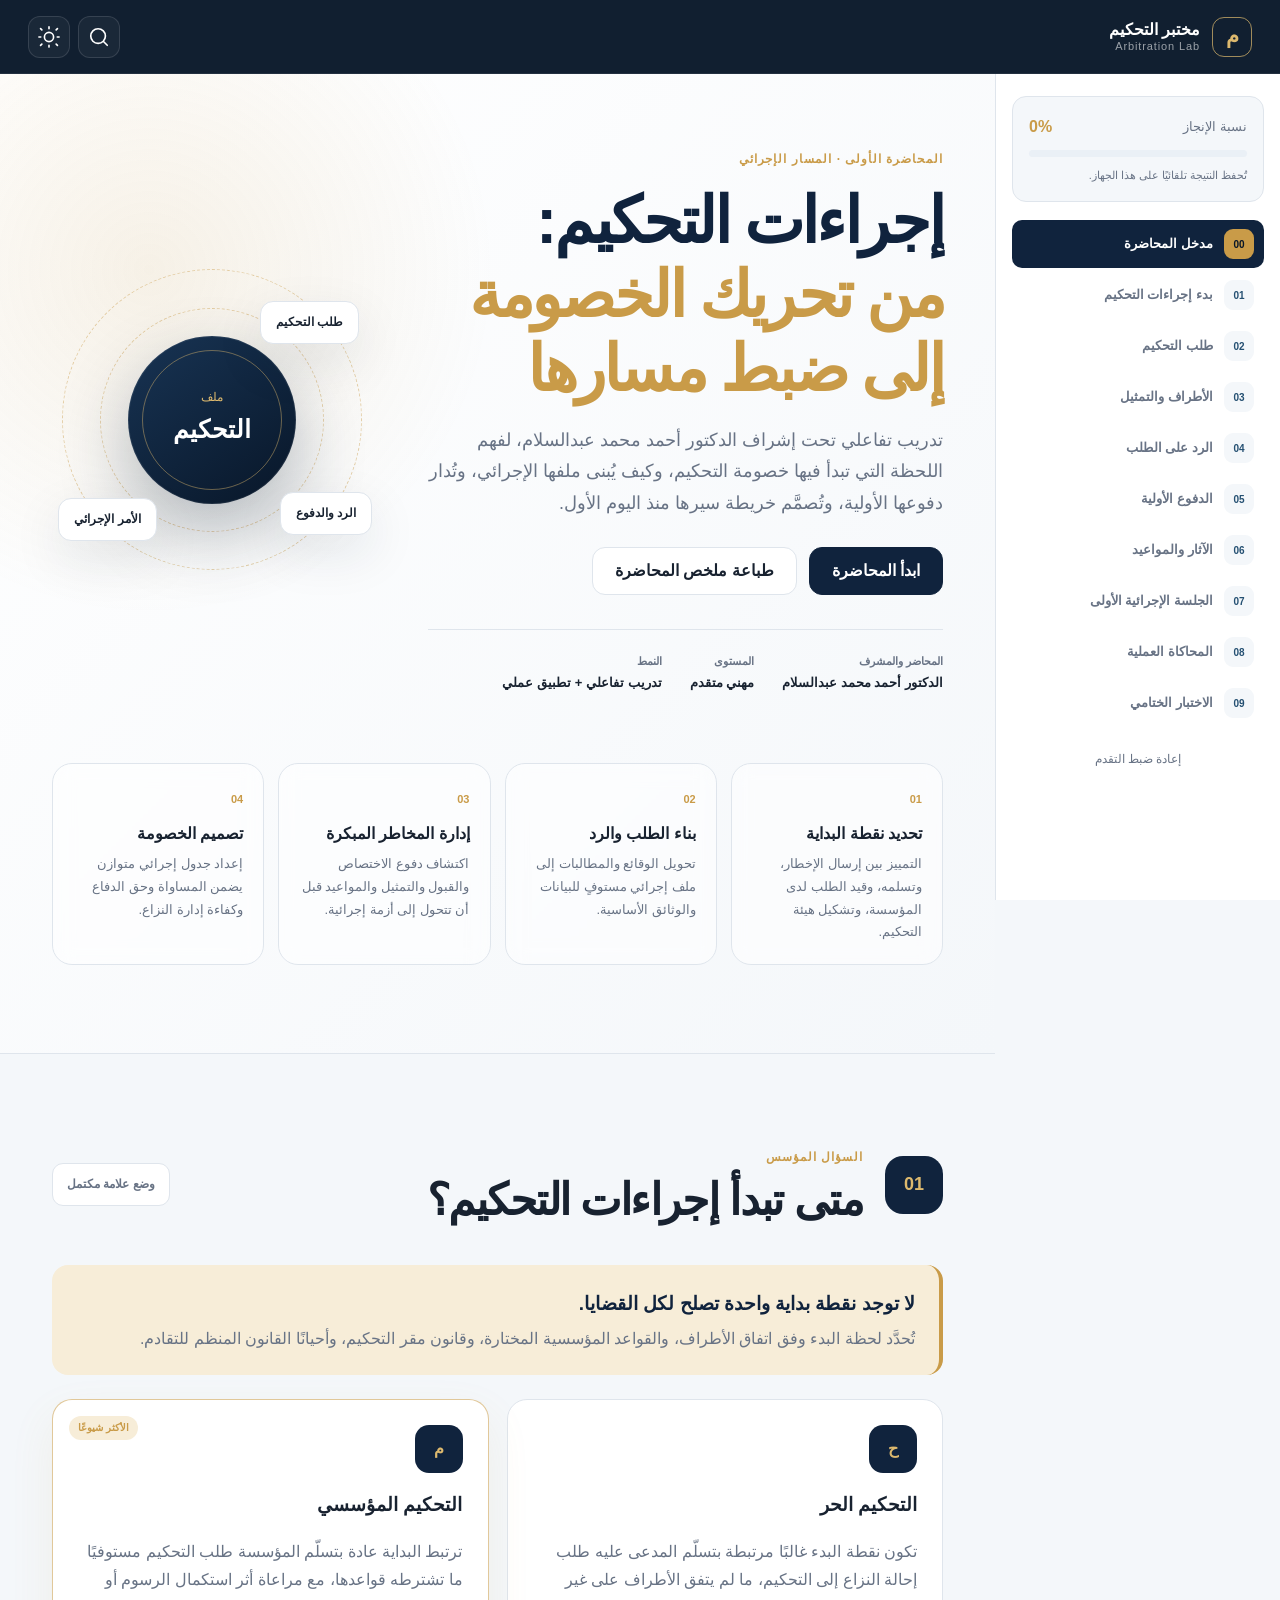
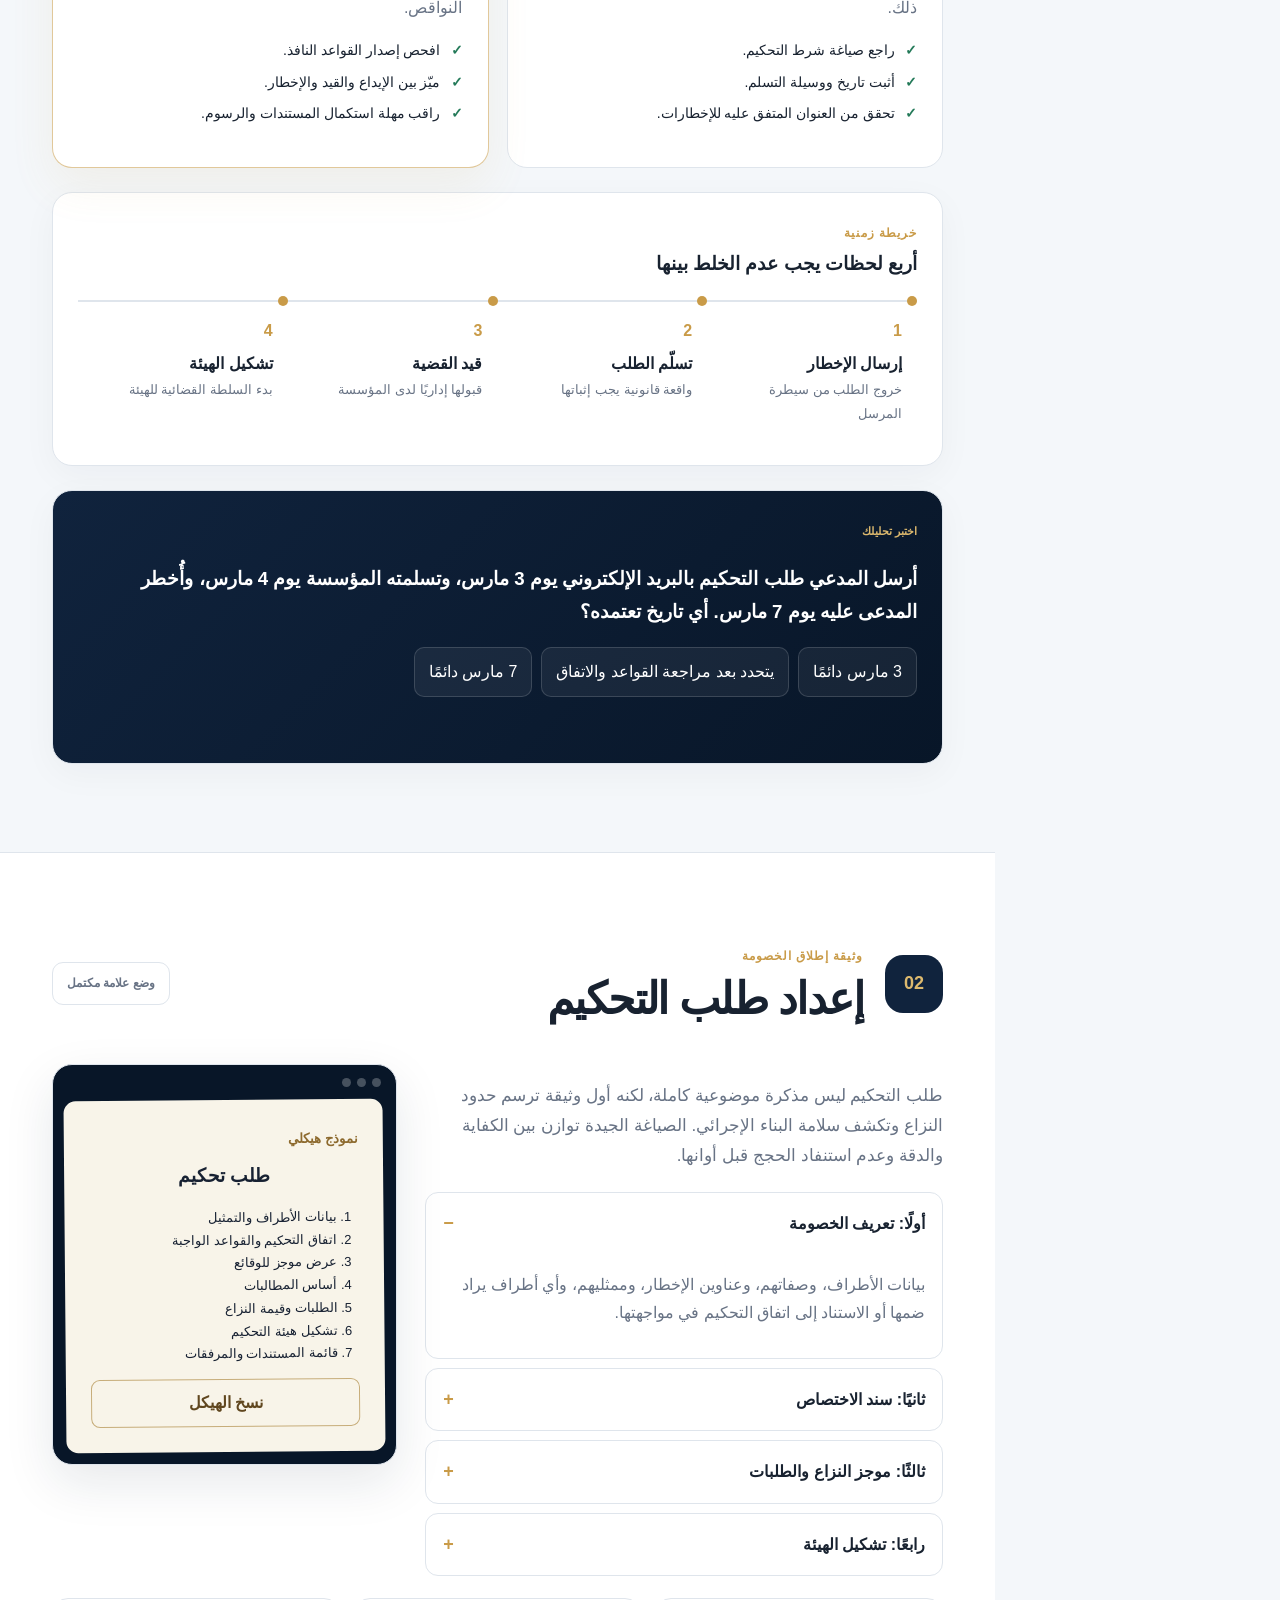
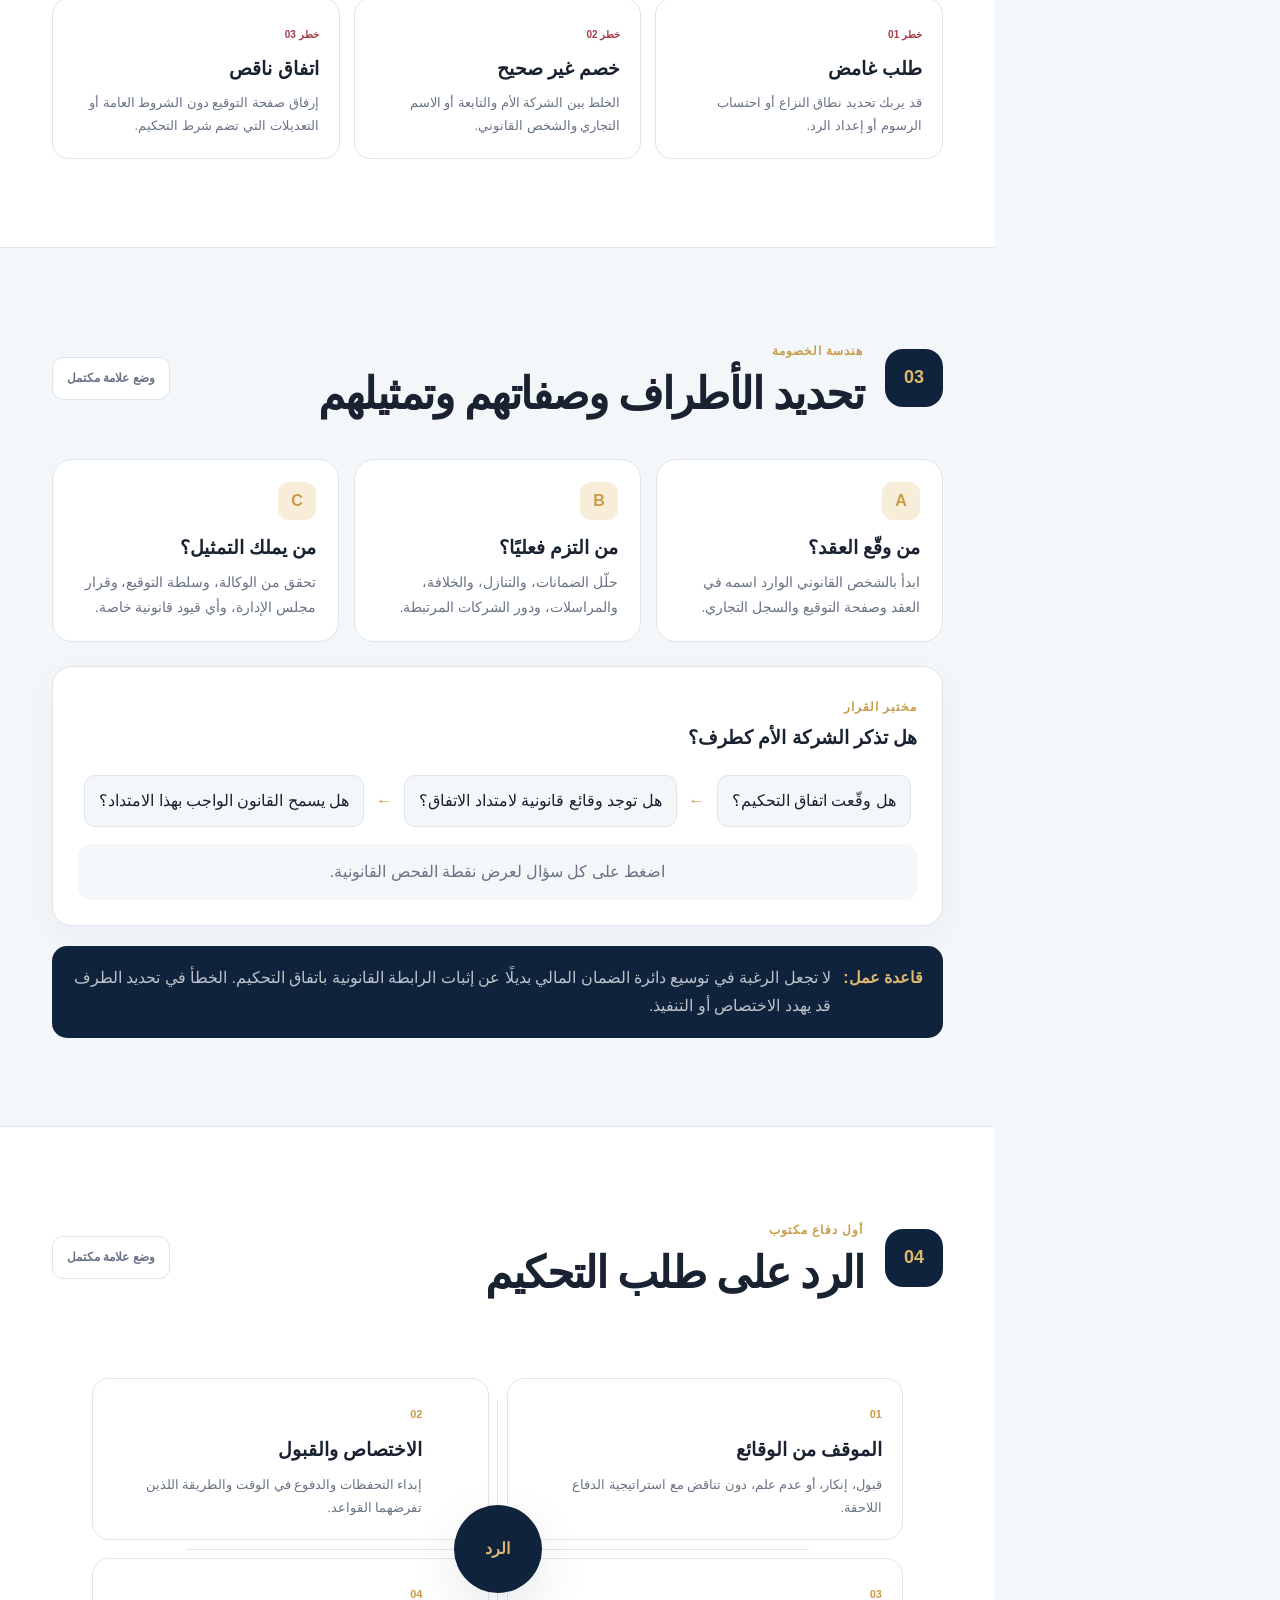
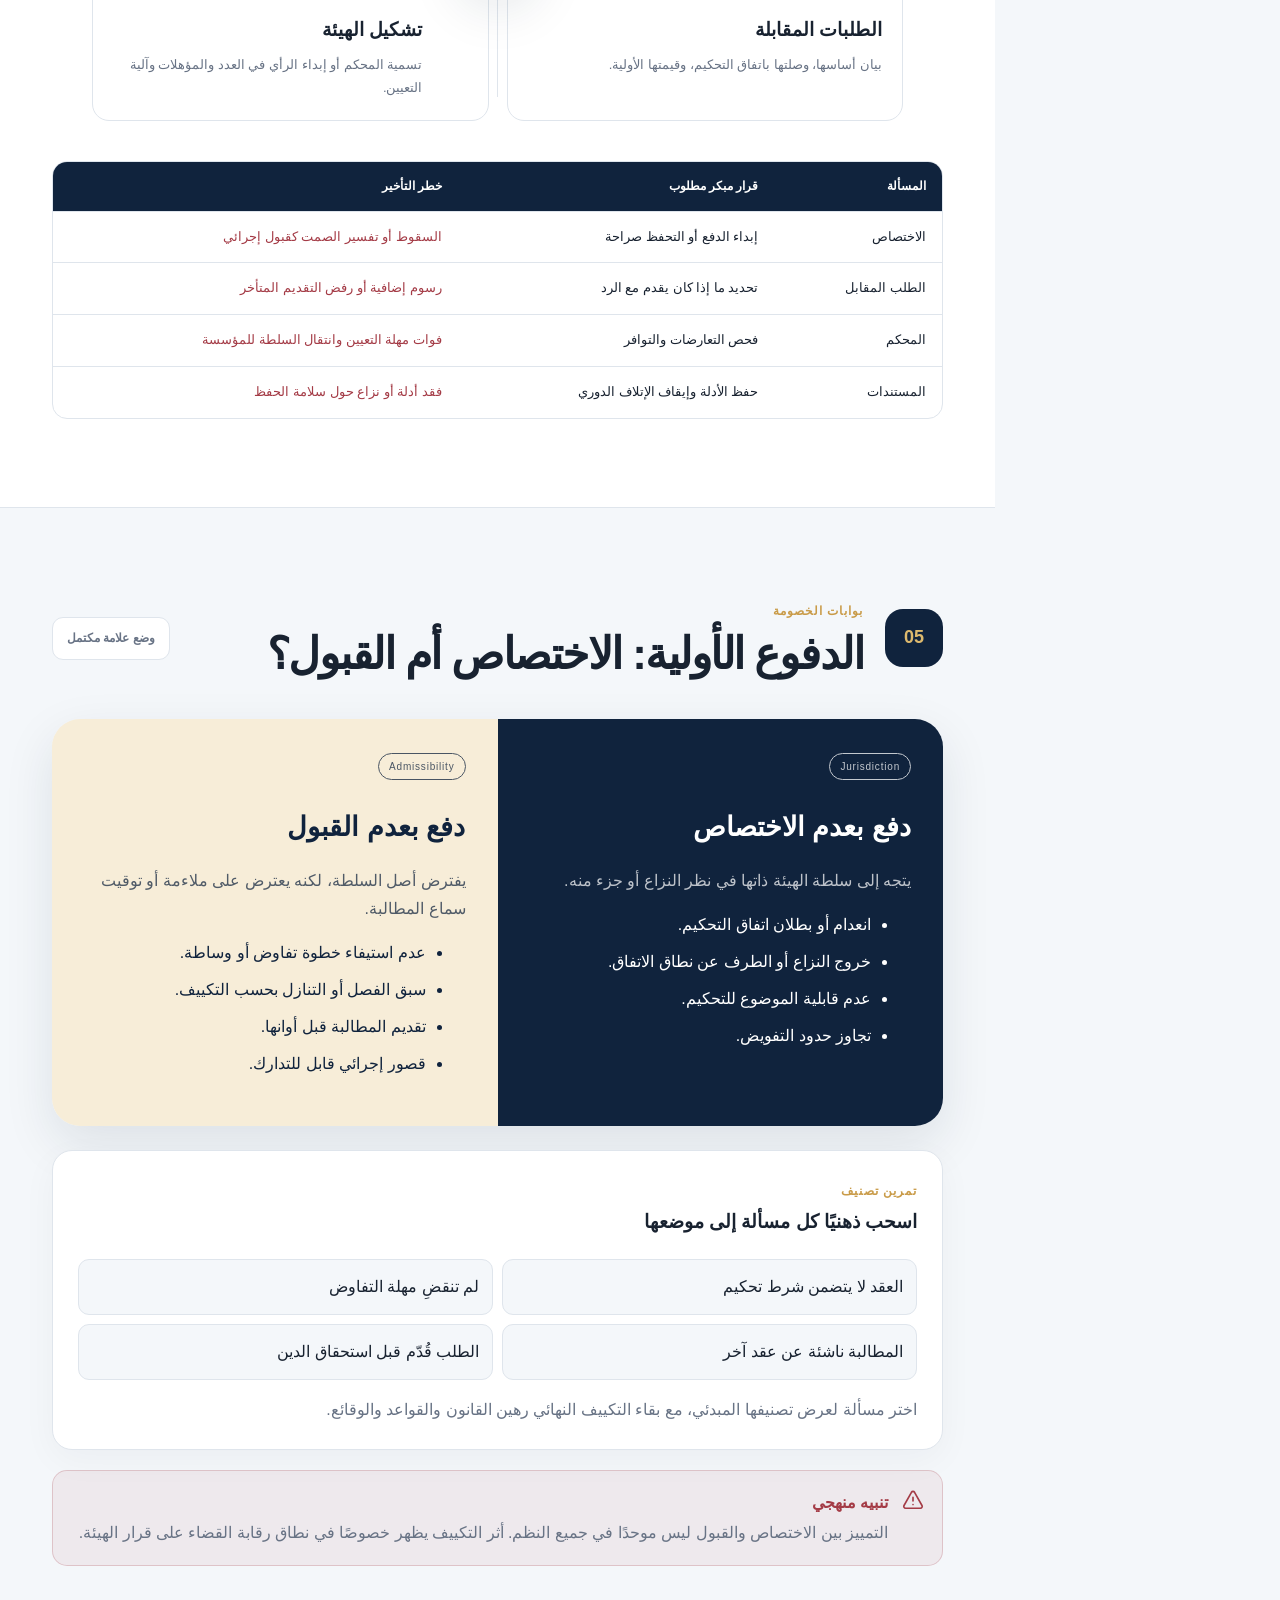
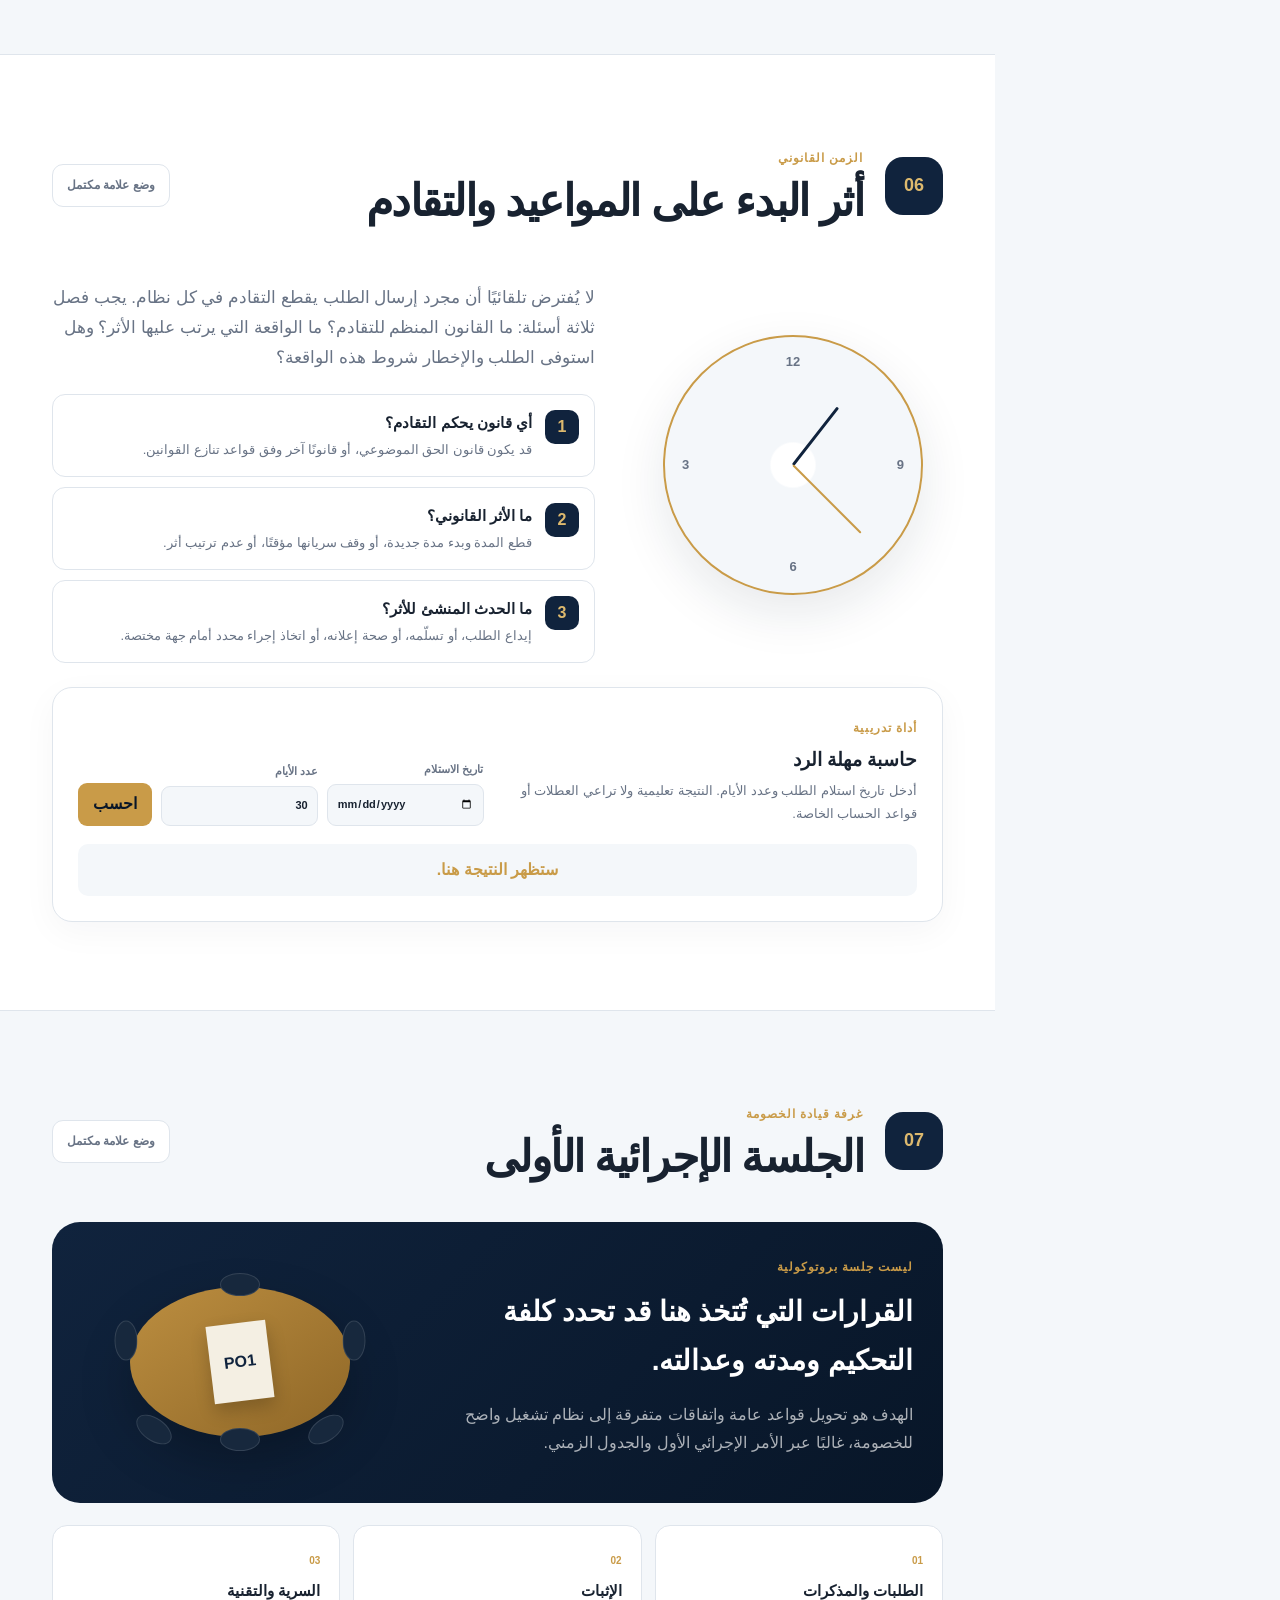
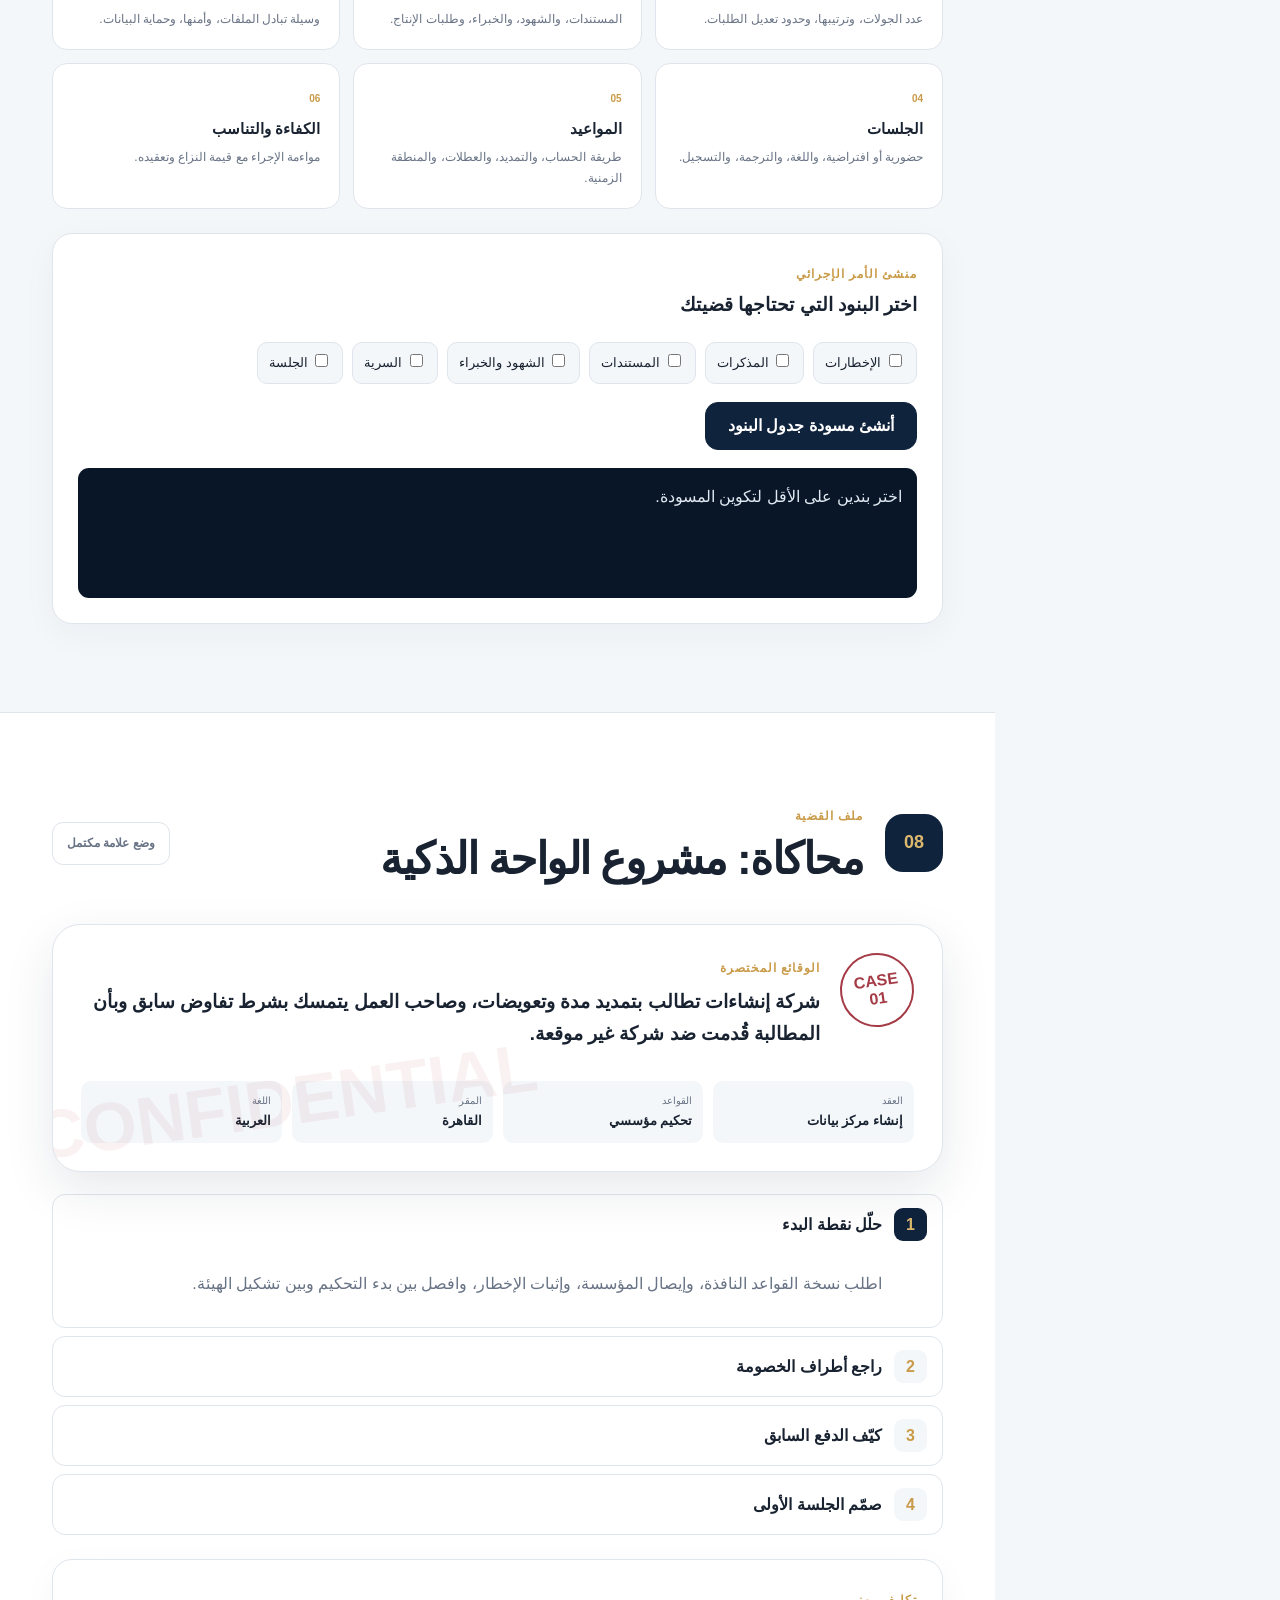
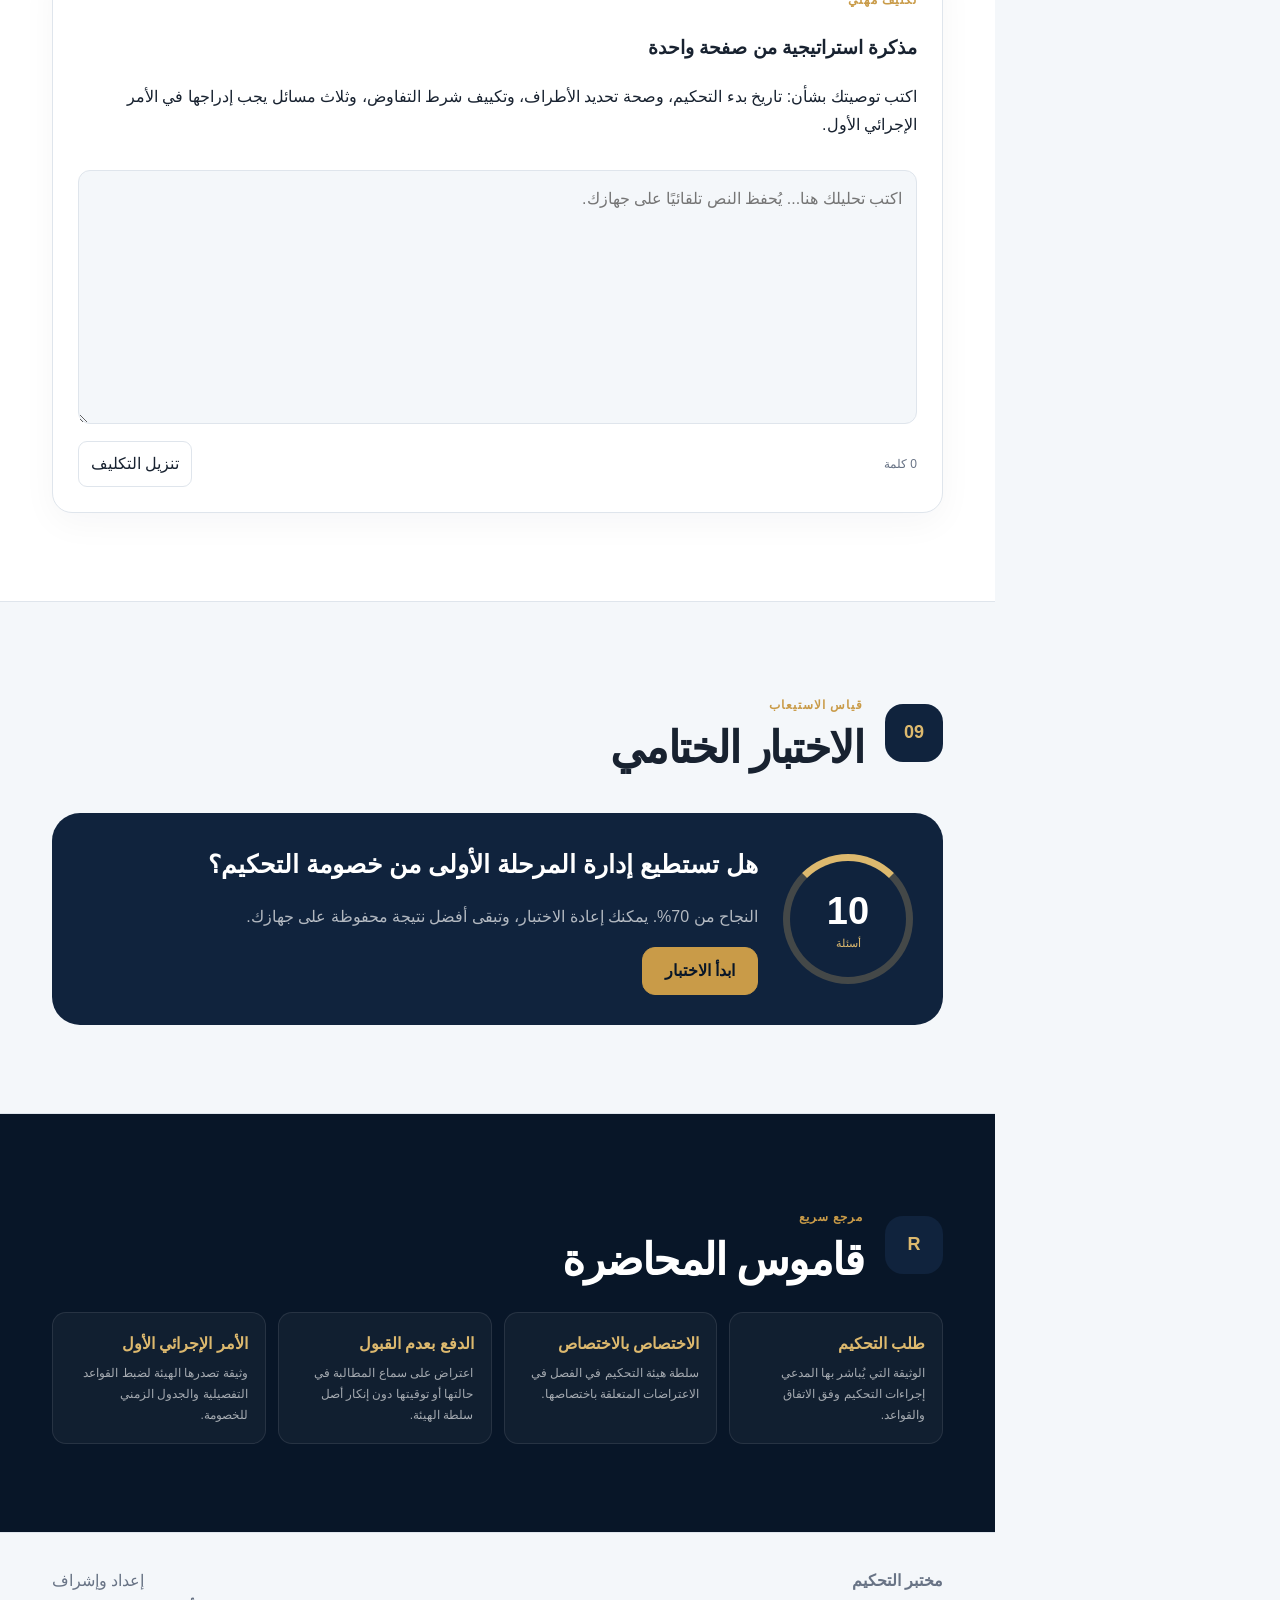
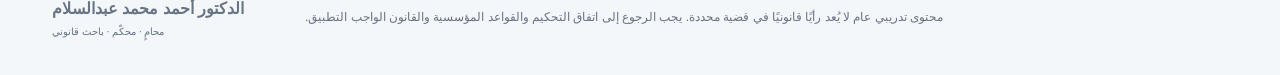
==== commit 59e2b0c6: "تحديث وصف التدريب وإضافة اسم المشرف العلمي" ====
--- a/index.html
+++ b/index.html
@@ -4,239 +4,733 @@
   <meta charset="utf-8" />
   <meta name="viewport" content="width=device-width, initial-scale=1" />
   <meta name="theme-color" content="#10233d" />
-  <meta name="description" content="منصة تدريبية تفاعلية حول إجراءات التحكيم: بدء الإجراءات، طلب التحكيم، الرد، الدفوع الأولية، الجلسة الإجرائية الأولى والتطبيق العملي." />
-  <meta property="og:title" content="إجراءات التحكيم | منصة تدريبية تفاعلية" />
-  <meta property="og:description" content="محاضرة تدريبية قانونية تفاعلية بإشراف د. أحمد محمد عبدالسلام." />
+
+  <meta
+    name="description"
+    content="تدريب تفاعلي حول إجراءات التحكيم تحت إشراف الدكتور أحمد محمد عبدالسلام، يشمل بدء الإجراءات، وطلب التحكيم، والرد، والدفوع الأولية، والجلسة الإجرائية الأولى والتطبيق العملي."
+  />
+
+  <meta
+    property="og:title"
+    content="إجراءات التحكيم | تدريب تفاعلي"
+  />
+
+  <meta
+    property="og:description"
+    content="تدريب قانوني تفاعلي حول إجراءات التحكيم تحت إشراف الدكتور أحمد محمد عبدالسلام."
+  />
+
   <meta property="og:type" content="website" />
-  <link rel="icon" href="assets/favicon.svg" type="image/svg+xml" />
-  <link rel="manifest" href="manifest.webmanifest" />
-  <link rel="stylesheet" href="styles.css" />
-  <title>إجراءات التحكيم | منصة تدريبية</title>
+
+  <link
+    rel="icon"
+    href="assets/favicon.svg"
+    type="image/svg+xml"
+  />
+
+  <link
+    rel="manifest"
+    href="manifest.webmanifest"
+  />
+
+  <link
+    rel="stylesheet"
+    href="styles.css"
+  />
+
+  <title>إجراءات التحكيم | تدريب تفاعلي</title>
 </head>
+
 <body>
-  <a class="skip-link" href="#mainContent">انتقل إلى المحتوى</a>
+
+  <a class="skip-link" href="#mainContent">
+    انتقل إلى المحتوى
+  </a>
 
   <header class="topbar">
-    <a class="brand" href="#home" aria-label="العودة إلى الصفحة الرئيسية">
+
+    <a
+      class="brand"
+      href="#home"
+      aria-label="العودة إلى الصفحة الرئيسية"
+    >
       <span class="brand-mark" aria-hidden="true">م</span>
+
       <span>
         <strong>مختبر التحكيم</strong>
         <small>Arbitration Lab</small>
       </span>
     </a>
 
-    <nav class="top-actions" aria-label="أدوات المنصة">
-      <button id="searchToggle" class="icon-button" type="button" aria-label="البحث في المحتوى" title="البحث">
-        <svg viewBox="0 0 24 24" aria-hidden="true"><path d="m21 21-4.4-4.4m2.4-5.6a8 8 0 1 1-16 0 8 8 0 0 1 16 0Z"/></svg>
+    <nav class="top-actions" aria-label="أدوات التدريب">
+
+      <button
+        id="searchToggle"
+        class="icon-button"
+        type="button"
+        aria-label="البحث في المحتوى"
+        title="البحث"
+      >
+        <svg viewBox="0 0 24 24" aria-hidden="true">
+          <path
+            d="m21 21-4.4-4.4m2.4-5.6a8 8 0 1 1-16 0 8 8 0 0 1 16 0Z"
+          />
+        </svg>
       </button>
-      <button id="themeToggle" class="icon-button" type="button" aria-label="تبديل الوضع الليلي" title="الوضع الليلي">
-        <svg class="sun-icon" viewBox="0 0 24 24" aria-hidden="true"><path d="M12 3V1m0 22v-2M4.2 4.2 2.8 2.8m18.4 18.4-1.4-1.4M3 12H1m22 0h-2M4.2 19.8l-1.4 1.4M21.2 2.8l-1.4 1.4M17 12a5 5 0 1 1-10 0 5 5 0 0 1 10 0Z"/></svg>
+
+      <button
+        id="themeToggle"
+        class="icon-button"
+        type="button"
+        aria-label="تبديل الوضع الليلي"
+        title="الوضع الليلي"
+      >
+        <svg
+          class="sun-icon"
+          viewBox="0 0 24 24"
+          aria-hidden="true"
+        >
+          <path
+            d="M12 3V1m0 22v-2M4.2 4.2 2.8 2.8m18.4 18.4-1.4-1.4M3 12H1m22 0h-2M4.2 19.8l-1.4 1.4M21.2 2.8l-1.4 1.4M17 12a5 5 0 1 1-10 0 5 5 0 0 1 10 0Z"
+          />
+        </svg>
       </button>
-      <button id="menuToggle" class="icon-button mobile-only" type="button" aria-label="فتح قائمة المحاور" aria-expanded="false">
-        <svg viewBox="0 0 24 24" aria-hidden="true"><path d="M4 7h16M4 12h16M4 17h16"/></svg>
+
+      <button
+        id="menuToggle"
+        class="icon-button mobile-only"
+        type="button"
+        aria-label="فتح قائمة المحاور"
+        aria-expanded="false"
+      >
+        <svg viewBox="0 0 24 24" aria-hidden="true">
+          <path d="M4 7h16M4 12h16M4 17h16" />
+        </svg>
       </button>
+
     </nav>
   </header>
 
   <div id="searchPanel" class="search-panel" hidden>
+
     <div class="search-inner">
-      <label for="siteSearch">ابحث في المحاضرة</label>
+
+      <label for="siteSearch">
+        ابحث في المحاضرة
+      </label>
+
       <div class="search-field">
-        <input id="siteSearch" type="search" placeholder="مثال: الاختصاص، التقادم، طلب التحكيم..." autocomplete="off" />
-        <button id="closeSearch" type="button" aria-label="إغلاق البحث">×</button>
+
+        <input
+          id="siteSearch"
+          type="search"
+          placeholder="مثال: الاختصاص، التقادم، طلب التحكيم..."
+          autocomplete="off"
+        />
+
+        <button
+          id="closeSearch"
+          type="button"
+          aria-label="إغلاق البحث"
+        >
+          ×
+        </button>
+
       </div>
-      <div id="searchResults" class="search-results" aria-live="polite"></div>
+
+      <div
+        id="searchResults"
+        class="search-results"
+        aria-live="polite"
+      ></div>
+
     </div>
   </div>
 
   <div class="app-shell">
-    <aside id="courseSidebar" class="sidebar" aria-label="محاور المحاضرة">
+
+    <aside
+      id="courseSidebar"
+      class="sidebar"
+      aria-label="محاور المحاضرة"
+    >
+
       <div class="sidebar-card progress-card">
+
         <div class="progress-head">
           <span>نسبة الإنجاز</span>
           <strong id="progressLabel">0%</strong>
         </div>
-        <div class="progress-track" role="progressbar" aria-label="نسبة إتمام المحاضرة" aria-valuemin="0" aria-valuemax="100" aria-valuenow="0">
+
+        <div
+          class="progress-track"
+          role="progressbar"
+          aria-label="نسبة إتمام المحاضرة"
+          aria-valuemin="0"
+          aria-valuemax="100"
+          aria-valuenow="0"
+        >
           <span id="progressBar"></span>
         </div>
-        <small>تُحفظ النتيجة تلقائيًا على هذا الجهاز.</small>
+
+        <small>
+          تُحفظ النتيجة تلقائيًا على هذا الجهاز.
+        </small>
+
       </div>
 
       <nav class="course-nav">
-        <a href="#home" class="nav-item active" data-section="home"><span>00</span>مدخل المحاضرة</a>
-        <a href="#commencement" class="nav-item" data-section="commencement"><span>01</span>بدء إجراءات التحكيم</a>
-        <a href="#request" class="nav-item" data-section="request"><span>02</span>طلب التحكيم</a>
-        <a href="#parties" class="nav-item" data-section="parties"><span>03</span>الأطراف والتمثيل</a>
-        <a href="#response" class="nav-item" data-section="response"><span>04</span>الرد على الطلب</a>
-        <a href="#objections" class="nav-item" data-section="objections"><span>05</span>الدفوع الأولية</a>
-        <a href="#effects" class="nav-item" data-section="effects"><span>06</span>الآثار والمواعيد</a>
-        <a href="#conference" class="nav-item" data-section="conference"><span>07</span>الجلسة الإجرائية الأولى</a>
-        <a href="#simulation" class="nav-item" data-section="simulation"><span>08</span>المحاكاة العملية</a>
-        <a href="#assessment" class="nav-item" data-section="assessment"><span>09</span>الاختبار الختامي</a>
+
+        <a
+          href="#home"
+          class="nav-item active"
+          data-section="home"
+        >
+          <span>00</span>
+          مدخل المحاضرة
+        </a>
+
+        <a
+          href="#commencement"
+          class="nav-item"
+          data-section="commencement"
+        >
+          <span>01</span>
+          بدء إجراءات التحكيم
+        </a>
+
+        <a
+          href="#request"
+          class="nav-item"
+          data-section="request"
+        >
+          <span>02</span>
+          طلب التحكيم
+        </a>
+
+        <a
+          href="#parties"
+          class="nav-item"
+          data-section="parties"
+        >
+          <span>03</span>
+          الأطراف والتمثيل
+        </a>
+
+        <a
+          href="#response"
+          class="nav-item"
+          data-section="response"
+        >
+          <span>04</span>
+          الرد على الطلب
+        </a>
+
+        <a
+          href="#objections"
+          class="nav-item"
+          data-section="objections"
+        >
+          <span>05</span>
+          الدفوع الأولية
+        </a>
+
+        <a
+          href="#effects"
+          class="nav-item"
+          data-section="effects"
+        >
+          <span>06</span>
+          الآثار والمواعيد
+        </a>
+
+        <a
+          href="#conference"
+          class="nav-item"
+          data-section="conference"
+        >
+          <span>07</span>
+          الجلسة الإجرائية الأولى
+        </a>
+
+        <a
+          href="#simulation"
+          class="nav-item"
+          data-section="simulation"
+        >
+          <span>08</span>
+          المحاكاة العملية
+        </a>
+
+        <a
+          href="#assessment"
+          class="nav-item"
+          data-section="assessment"
+        >
+          <span>09</span>
+          الاختبار الختامي
+        </a>
+
       </nav>
 
-      <button id="resetProgress" class="text-button" type="button">إعادة ضبط التقدم</button>
+      <button
+        id="resetProgress"
+        class="text-button"
+        type="button"
+      >
+        إعادة ضبط التقدم
+      </button>
+
     </aside>
 
     <main id="mainContent" class="main-content">
-      <section id="home" class="course-section hero-section observed-section" data-title="مدخل المحاضرة" data-search="إجراءات التحكيم أهداف المحاضرة طلب التحكيم الدفوع الجلسة الإجرائية الأولى">
+
+      <section
+        id="home"
+        class="course-section hero-section observed-section"
+        data-title="مدخل المحاضرة"
+        data-search="إجراءات التحكيم أهداف المحاضرة طلب التحكيم الدفوع الجلسة الإجرائية الأولى"
+      >
+
         <div class="hero-copy">
-          <span class="eyebrow">المحاضرة الأولى · المسار الإجرائي</span>
-          <h1>إجراءات التحكيم:<br /><em>من تحريك الخصومة إلى ضبط مسارها</em></h1>
-          <p class="hero-lead">منصة تدريبية تفاعلية لفهم اللحظة التي تبدأ فيها خصومة التحكيم، وكيف يُبنى ملفها الإجرائي، وتُدار دفوعها الأولية، وتُصمَّم خريطة سيرها منذ اليوم الأول.</p>
+
+          <span class="eyebrow">
+            المحاضرة الأولى · المسار الإجرائي
+          </span>
+
+          <h1>
+            إجراءات التحكيم:
+            <br />
+            <em>من تحريك الخصومة إلى ضبط مسارها</em>
+          </h1>
+
+          <p class="hero-lead">
+            تدريب تفاعلي تحت إشراف الدكتور أحمد محمد عبدالسلام،
+            لفهم اللحظة التي تبدأ فيها خصومة التحكيم، وكيف يُبنى
+            ملفها الإجرائي، وتُدار دفوعها الأولية، وتُصمَّم خريطة
+            سيرها منذ اليوم الأول.
+          </p>
+
           <div class="hero-actions">
-            <a class="primary-button" href="#commencement">ابدأ المحاضرة</a>
-            <button id="printGuide" class="secondary-button" type="button">طباعة ملخص المحاضرة</button>
-          </div>
+
+            <a
+              class="primary-button"
+              href="#commencement"
+            >
+              ابدأ المحاضرة
+            </a>
+
+            <button
+              id="printGuide"
+              class="secondary-button"
+              type="button"
+            >
+              طباعة ملخص المحاضرة
+            </button>
+
+          </div>
+
           <div class="course-meta">
-            <div><strong>المحاضر</strong><span>د. أحمد محمد عبدالسلام</span></div>
-            <div><strong>المستوى</strong><span>مهني متقدم</span></div>
-            <div><strong>النمط</strong><span>تعلم ذاتي + تطبيق</span></div>
-          </div>
-        </div>
-
-        <div class="hero-visual" aria-label="خريطة إجراءات التحكيم">
+
+            <div>
+              <strong>المحاضر والمشرف</strong>
+              <span>الدكتور أحمد محمد عبدالسلام</span>
+            </div>
+
+            <div>
+              <strong>المستوى</strong>
+              <span>مهني متقدم</span>
+            </div>
+
+            <div>
+              <strong>النمط</strong>
+              <span>تدريب تفاعلي + تطبيق عملي</span>
+            </div>
+
+          </div>
+        </div>
+
+        <div
+          class="hero-visual"
+          aria-label="خريطة إجراءات التحكيم"
+        >
+
           <div class="orbit orbit-one"></div>
           <div class="orbit orbit-two"></div>
+
           <div class="visual-core">
             <span>ملف</span>
             <strong>التحكيم</strong>
           </div>
-          <div class="visual-node node-one">طلب التحكيم</div>
-          <div class="visual-node node-two">الرد والدفوع</div>
-          <div class="visual-node node-three">الأمر الإجرائي</div>
+
+          <div class="visual-node node-one">
+            طلب التحكيم
+          </div>
+
+          <div class="visual-node node-two">
+            الرد والدفوع
+          </div>
+
+          <div class="visual-node node-three">
+            الأمر الإجرائي
+          </div>
+
         </div>
 
         <div class="objectives-grid">
+
           <article>
             <span class="card-number">01</span>
             <h3>تحديد نقطة البداية</h3>
-            <p>التمييز بين إرسال الإخطار، وتسلمه، وقيد الطلب لدى المؤسسة، وتشكيل هيئة التحكيم.</p>
-          </article>
+            <p>
+              التمييز بين إرسال الإخطار، وتسلمه، وقيد الطلب
+              لدى المؤسسة، وتشكيل هيئة التحكيم.
+            </p>
+          </article>
+
           <article>
             <span class="card-number">02</span>
             <h3>بناء الطلب والرد</h3>
-            <p>تحويل الوقائع والمطالبات إلى ملف إجرائي مستوفٍ للبيانات والوثائق الأساسية.</p>
-          </article>
+            <p>
+              تحويل الوقائع والمطالبات إلى ملف إجرائي مستوفٍ
+              للبيانات والوثائق الأساسية.
+            </p>
+          </article>
+
           <article>
             <span class="card-number">03</span>
             <h3>إدارة المخاطر المبكرة</h3>
-            <p>اكتشاف دفوع الاختصاص والقبول والتمثيل والمواعيد قبل أن تتحول إلى أزمة إجرائية.</p>
-          </article>
+            <p>
+              اكتشاف دفوع الاختصاص والقبول والتمثيل والمواعيد
+              قبل أن تتحول إلى أزمة إجرائية.
+            </p>
+          </article>
+
           <article>
             <span class="card-number">04</span>
             <h3>تصميم الخصومة</h3>
-            <p>إعداد جدول إجرائي متوازن يضمن المساواة وحق الدفاع وكفاءة إدارة النزاع.</p>
-          </article>
+            <p>
+              إعداد جدول إجرائي متوازن يضمن المساواة وحق الدفاع
+              وكفاءة إدارة النزاع.
+            </p>
+          </article>
+
         </div>
       </section>
 
-      <section id="commencement" class="course-section observed-section lesson-section" data-title="بدء إجراءات التحكيم" data-search="متى تبدأ إجراءات التحكيم استلام الإخطار قيد الطلب المؤسسة التحكيم المؤسسي الحر الأونسيترال">
+      <section
+        id="commencement"
+        class="course-section observed-section lesson-section"
+        data-title="بدء إجراءات التحكيم"
+        data-search="متى تبدأ إجراءات التحكيم استلام الإخطار قيد الطلب المؤسسة التحكيم المؤسسي الحر الأونسيترال"
+      >
+
         <div class="section-heading">
+
           <span class="section-index">01</span>
+
           <div>
             <span class="eyebrow">السؤال المؤسس</span>
             <h2>متى تبدأ إجراءات التحكيم؟</h2>
           </div>
-          <button class="complete-button" data-complete="commencement" type="button">وضع علامة مكتمل</button>
+
+          <button
+            class="complete-button"
+            data-complete="commencement"
+            type="button"
+          >
+            وضع علامة مكتمل
+          </button>
+
         </div>
 
         <div class="concept-banner">
-          <strong>لا توجد نقطة بداية واحدة تصلح لكل القضايا.</strong>
-          <p>تُحدَّد لحظة البدء وفق اتفاق الأطراف، والقواعد المؤسسية المختارة، وقانون مقر التحكيم، وأحيانًا القانون المنظم للتقادم.</p>
+
+          <strong>
+            لا توجد نقطة بداية واحدة تصلح لكل القضايا.
+          </strong>
+
+          <p>
+            تُحدَّد لحظة البدء وفق اتفاق الأطراف، والقواعد
+            المؤسسية المختارة، وقانون مقر التحكيم، وأحيانًا
+            القانون المنظم للتقادم.
+          </p>
+
         </div>
 
         <div class="compare-grid">
+
           <article class="comparison-card">
+
             <div class="comparison-icon">ح</div>
+
             <h3>التحكيم الحر</h3>
-            <p>تكون نقطة البدء غالبًا مرتبطة بتسلّم المدعى عليه طلب إحالة النزاع إلى التحكيم، ما لم يتفق الأطراف على غير ذلك.</p>
+
+            <p>
+              تكون نقطة البدء غالبًا مرتبطة بتسلّم المدعى عليه
+              طلب إحالة النزاع إلى التحكيم، ما لم يتفق الأطراف
+              على غير ذلك.
+            </p>
+
             <ul class="check-list">
               <li>راجع صياغة شرط التحكيم.</li>
               <li>أثبت تاريخ ووسيلة التسلم.</li>
               <li>تحقق من العنوان المتفق عليه للإخطارات.</li>
             </ul>
-          </article>
+
+          </article>
+
           <article class="comparison-card featured">
-            <span class="featured-label">الأكثر شيوعًا</span>
+
+            <span class="featured-label">
+              الأكثر شيوعًا
+            </span>
+
             <div class="comparison-icon">م</div>
+
             <h3>التحكيم المؤسسي</h3>
-            <p>ترتبط البداية عادة بتسلّم المؤسسة طلب التحكيم مستوفيًا ما تشترطه قواعدها، مع مراعاة أثر استكمال الرسوم أو النواقص.</p>
+
+            <p>
+              ترتبط البداية عادة بتسلّم المؤسسة طلب التحكيم
+              مستوفيًا ما تشترطه قواعدها، مع مراعاة أثر استكمال
+              الرسوم أو النواقص.
+            </p>
+
             <ul class="check-list">
               <li>افحص إصدار القواعد النافذ.</li>
               <li>ميّز بين الإيداع والقيد والإخطار.</li>
               <li>راقب مهلة استكمال المستندات والرسوم.</li>
             </ul>
+
           </article>
         </div>
 
         <div class="timeline-card">
+
           <div class="card-heading">
-            <div><span class="eyebrow">خريطة زمنية</span><h3>أربع لحظات يجب عدم الخلط بينها</h3></div>
-          </div>
+            <div>
+              <span class="eyebrow">خريطة زمنية</span>
+              <h3>أربع لحظات يجب عدم الخلط بينها</h3>
+            </div>
+          </div>
+
           <div class="timeline">
-            <div class="timeline-step"><span>1</span><strong>إرسال الإخطار</strong><small>خروج الطلب من سيطرة المرسل</small></div>
-            <div class="timeline-step"><span>2</span><strong>تسلّم الطلب</strong><small>واقعة قانونية يجب إثباتها</small></div>
-            <div class="timeline-step"><span>3</span><strong>قيد القضية</strong><small>قبولها إداريًا لدى المؤسسة</small></div>
-            <div class="timeline-step"><span>4</span><strong>تشكيل الهيئة</strong><small>بدء السلطة القضائية للهيئة</small></div>
-          </div>
-        </div>
-
-        <div class="practice-box" data-practice="commencement">
-          <span class="practice-label">اختبر تحليلك</span>
-          <h3>أرسل المدعي طلب التحكيم بالبريد الإلكتروني يوم 3 مارس، وتسلمته المؤسسة يوم 4 مارس، وأُخطر المدعى عليه يوم 7 مارس. أي تاريخ تعتمده؟</h3>
+
+            <div class="timeline-step">
+              <span>1</span>
+              <strong>إرسال الإخطار</strong>
+              <small>خروج الطلب من سيطرة المرسل</small>
+            </div>
+
+            <div class="timeline-step">
+              <span>2</span>
+              <strong>تسلّم الطلب</strong>
+              <small>واقعة قانونية يجب إثباتها</small>
+            </div>
+
+            <div class="timeline-step">
+              <span>3</span>
+              <strong>قيد القضية</strong>
+              <small>قبولها إداريًا لدى المؤسسة</small>
+            </div>
+
+            <div class="timeline-step">
+              <span>4</span>
+              <strong>تشكيل الهيئة</strong>
+              <small>بدء السلطة القضائية للهيئة</small>
+            </div>
+
+          </div>
+        </div>
+
+        <div
+          class="practice-box"
+          data-practice="commencement"
+        >
+
+          <span class="practice-label">
+            اختبر تحليلك
+          </span>
+
+          <h3>
+            أرسل المدعي طلب التحكيم بالبريد الإلكتروني يوم
+            3 مارس، وتسلمته المؤسسة يوم 4 مارس، وأُخطر
+            المدعى عليه يوم 7 مارس. أي تاريخ تعتمده؟
+          </h3>
+
           <div class="choice-row">
-            <button type="button" data-answer="wrong">3 مارس دائمًا</button>
-            <button type="button" data-answer="correct">يتحدد بعد مراجعة القواعد والاتفاق</button>
-            <button type="button" data-answer="wrong">7 مارس دائمًا</button>
-          </div>
-          <p class="practice-feedback" aria-live="polite"></p>
+
+            <button
+              type="button"
+              data-answer="wrong"
+            >
+              3 مارس دائمًا
+            </button>
+
+            <button
+              type="button"
+              data-answer="correct"
+            >
+              يتحدد بعد مراجعة القواعد والاتفاق
+            </button>
+
+            <button
+              type="button"
+              data-answer="wrong"
+            >
+              7 مارس دائمًا
+            </button>
+
+          </div>
+
+          <p
+            class="practice-feedback"
+            aria-live="polite"
+          ></p>
+
         </div>
       </section>
 
-      <section id="request" class="course-section observed-section lesson-section" data-title="طلب التحكيم" data-search="إعداد طلب التحكيم بيانات الطلب أطراف الاتفاق الوقائع الطلبات التعيين الرسوم المستندات">
+      <section
+        id="request"
+        class="course-section observed-section lesson-section"
+        data-title="طلب التحكيم"
+        data-search="إعداد طلب التحكيم بيانات الطلب أطراف الاتفاق الوقائع الطلبات التعيين الرسوم المستندات"
+      >
+
         <div class="section-heading">
+
           <span class="section-index">02</span>
-          <div><span class="eyebrow">وثيقة إطلاق الخصومة</span><h2>إعداد طلب التحكيم</h2></div>
-          <button class="complete-button" data-complete="request" type="button">وضع علامة مكتمل</button>
+
+          <div>
+            <span class="eyebrow">وثيقة إطلاق الخصومة</span>
+            <h2>إعداد طلب التحكيم</h2>
+          </div>
+
+          <button
+            class="complete-button"
+            data-complete="request"
+            type="button"
+          >
+            وضع علامة مكتمل
+          </button>
+
         </div>
 
         <div class="two-column">
+
           <div>
-            <p class="section-intro">طلب التحكيم ليس مذكرة موضوعية كاملة، لكنه أول وثيقة ترسم حدود النزاع وتكشف سلامة البناء الإجرائي. الصياغة الجيدة توازن بين الكفاية والدقة وعدم استنفاد الحجج قبل أوانها.</p>
+
+            <p class="section-intro">
+              طلب التحكيم ليس مذكرة موضوعية كاملة، لكنه أول
+              وثيقة ترسم حدود النزاع وتكشف سلامة البناء الإجرائي.
+              الصياغة الجيدة توازن بين الكفاية والدقة وعدم استنفاد
+              الحجج قبل أوانها.
+            </p>
+
             <div class="accordion" data-accordion>
+
               <article class="accordion-item open">
-                <button class="accordion-trigger" type="button" aria-expanded="true"><span>أولًا: تعريف الخصومة</span><b>−</b></button>
+
+                <button
+                  class="accordion-trigger"
+                  type="button"
+                  aria-expanded="true"
+                >
+                  <span>أولًا: تعريف الخصومة</span>
+                  <b>−</b>
+                </button>
+
                 <div class="accordion-content">
-                  <p>بيانات الأطراف، وصفاتهم، وعناوين الإخطار، وممثليهم، وأي أطراف يراد ضمها أو الاستناد إلى اتفاق التحكيم في مواجهتها.</p>
+                  <p>
+                    بيانات الأطراف، وصفاتهم، وعناوين الإخطار،
+                    وممثليهم، وأي أطراف يراد ضمها أو الاستناد
+                    إلى اتفاق التحكيم في مواجهتها.
+                  </p>
                 </div>
+
               </article>
+
               <article class="accordion-item">
-                <button class="accordion-trigger" type="button" aria-expanded="false"><span>ثانيًا: سند الاختصاص</span><b>+</b></button>
+
+                <button
+                  class="accordion-trigger"
+                  type="button"
+                  aria-expanded="false"
+                >
+                  <span>ثانيًا: سند الاختصاص</span>
+                  <b>+</b>
+                </button>
+
                 <div class="accordion-content">
-                  <p>نص اتفاق التحكيم، والعقد أو العقود التي يتصل بها، ومقر التحكيم، واللغة، والقانون الواجب التطبيق، والقواعد المؤسسية إن وجدت.</p>
+                  <p>
+                    نص اتفاق التحكيم، والعقد أو العقود التي
+                    يتصل بها، ومقر التحكيم، واللغة، والقانون
+                    الواجب التطبيق، والقواعد المؤسسية إن وجدت.
+                  </p>
                 </div>
+
               </article>
+
               <article class="accordion-item">
-                <button class="accordion-trigger" type="button" aria-expanded="false"><span>ثالثًا: موجز النزاع والطلبات</span><b>+</b></button>
+
+                <button
+                  class="accordion-trigger"
+                  type="button"
+                  aria-expanded="false"
+                >
+                  <span>ثالثًا: موجز النزاع والطلبات</span>
+                  <b>+</b>
+                </button>
+
                 <div class="accordion-content">
-                  <p>تسلسل الوقائع الجوهرية، والطبيعة القانونية للمطالبات، وقيمة النزاع أو طريقة تقديرها، والطلبات النهائية أو المؤقتة.</p>
+                  <p>
+                    تسلسل الوقائع الجوهرية، والطبيعة القانونية
+                    للمطالبات، وقيمة النزاع أو طريقة تقديرها،
+                    والطلبات النهائية أو المؤقتة.
+                  </p>
                 </div>
+
               </article>
+
               <article class="accordion-item">
-                <button class="accordion-trigger" type="button" aria-expanded="false"><span>رابعًا: تشكيل الهيئة</span><b>+</b></button>
+
+                <button
+                  class="accordion-trigger"
+                  type="button"
+                  aria-expanded="false"
+                >
+                  <span>رابعًا: تشكيل الهيئة</span>
+                  <b>+</b>
+                </button>
+
                 <div class="accordion-content">
-                  <p>عدد المحكمين، وبيانات المحكم المسمى إن كان التعيين مطلوبًا، أو مقترح آلية التشكيل، مع الانتباه لمتطلبات الاستقلال والحياد.</p>
+                  <p>
+                    عدد المحكمين، وبيانات المحكم المسمى إن كان
+                    التعيين مطلوبًا، أو مقترح آلية التشكيل، مع
+                    الانتباه لمتطلبات الاستقلال والحياد.
+                  </p>
                 </div>
+
               </article>
+
             </div>
           </div>
 
           <div class="document-card">
-            <div class="document-top"><span></span><span></span><span></span></div>
+
+            <div class="document-top">
+              <span></span>
+              <span></span>
+              <span></span>
+            </div>
+
             <div class="document-paper">
+
               <small>نموذج هيكلي</small>
+
               <h3>طلب تحكيم</h3>
+
               <ol>
                 <li>بيانات الأطراف والتمثيل</li>
                 <li>اتفاق التحكيم والقواعد الواجبة</li>
@@ -246,312 +740,1198 @@
                 <li>تشكيل هيئة التحكيم</li>
                 <li>قائمة المستندات والمرفقات</li>
               </ol>
-              <button id="copyTemplate" type="button">نسخ الهيكل</button>
+
+              <button
+                id="copyTemplate"
+                type="button"
+              >
+                نسخ الهيكل
+              </button>
+
             </div>
           </div>
         </div>
 
         <div class="risk-grid">
-          <article><span>خطر 01</span><h3>طلب غامض</h3><p>قد يربك تحديد نطاق النزاع أو احتساب الرسوم أو إعداد الرد.</p></article>
-          <article><span>خطر 02</span><h3>خصم غير صحيح</h3><p>الخلط بين الشركة الأم والتابعة أو الاسم التجاري والشخص القانوني.</p></article>
-          <article><span>خطر 03</span><h3>اتفاق ناقص</h3><p>إرفاق صفحة التوقيع دون الشروط العامة أو التعديلات التي تضم شرط التحكيم.</p></article>
+
+          <article>
+            <span>خطر 01</span>
+            <h3>طلب غامض</h3>
+            <p>
+              قد يربك تحديد نطاق النزاع أو احتساب الرسوم
+              أو إعداد الرد.
+            </p>
+          </article>
+
+          <article>
+            <span>خطر 02</span>
+            <h3>خصم غير صحيح</h3>
+            <p>
+              الخلط بين الشركة الأم والتابعة أو الاسم التجاري
+              والشخص القانوني.
+            </p>
+          </article>
+
+          <article>
+            <span>خطر 03</span>
+            <h3>اتفاق ناقص</h3>
+            <p>
+              إرفاق صفحة التوقيع دون الشروط العامة أو التعديلات
+              التي تضم شرط التحكيم.
+            </p>
+          </article>
+
         </div>
       </section>
 
-      <section id="parties" class="course-section observed-section lesson-section" data-title="الأطراف والتمثيل القانوني" data-search="تحديد الأطراف الصفات التمثيل القانوني الشخصية الاعتبارية الوكالة التفويض الشركة الأم التابعة">
+      <section
+        id="parties"
+        class="course-section observed-section lesson-section"
+        data-title="الأطراف والتمثيل القانوني"
+        data-search="تحديد الأطراف الصفات التمثيل القانوني الشخصية الاعتبارية الوكالة التفويض الشركة الأم التابعة"
+      >
+
         <div class="section-heading">
+
           <span class="section-index">03</span>
-          <div><span class="eyebrow">هندسة الخصومة</span><h2>تحديد الأطراف وصفاتهم وتمثيلهم</h2></div>
-          <button class="complete-button" data-complete="parties" type="button">وضع علامة مكتمل</button>
+
+          <div>
+            <span class="eyebrow">هندسة الخصومة</span>
+            <h2>تحديد الأطراف وصفاتهم وتمثيلهم</h2>
+          </div>
+
+          <button
+            class="complete-button"
+            data-complete="parties"
+            type="button"
+          >
+            وضع علامة مكتمل
+          </button>
+
         </div>
 
         <div class="diagnostic-grid">
+
           <article class="diagnostic-card">
             <span class="diagnostic-letter">A</span>
             <h3>من وقّع العقد؟</h3>
-            <p>ابدأ بالشخص القانوني الوارد اسمه في العقد وصفحة التوقيع والسجل التجاري.</p>
-          </article>
+            <p>
+              ابدأ بالشخص القانوني الوارد اسمه في العقد وصفحة
+              التوقيع والسجل التجاري.
+            </p>
+          </article>
+
           <article class="diagnostic-card">
             <span class="diagnostic-letter">B</span>
             <h3>من التزم فعليًا؟</h3>
-            <p>حلّل الضمانات، والتنازل، والخلافة، والمراسلات، ودور الشركات المرتبطة.</p>
-          </article>
+            <p>
+              حلّل الضمانات، والتنازل، والخلافة، والمراسلات،
+              ودور الشركات المرتبطة.
+            </p>
+          </article>
+
           <article class="diagnostic-card">
             <span class="diagnostic-letter">C</span>
             <h3>من يملك التمثيل؟</h3>
-            <p>تحقق من الوكالة، وسلطة التوقيع، وقرار مجلس الإدارة، وأي قيود قانونية خاصة.</p>
-          </article>
+            <p>
+              تحقق من الوكالة، وسلطة التوقيع، وقرار مجلس الإدارة،
+              وأي قيود قانونية خاصة.
+            </p>
+          </article>
+
         </div>
 
         <div class="decision-lab">
-          <div class="card-heading"><div><span class="eyebrow">مختبر القرار</span><h3>هل تذكر الشركة الأم كطرف؟</h3></div></div>
+
+          <div class="card-heading">
+            <div>
+              <span class="eyebrow">مختبر القرار</span>
+              <h3>هل تذكر الشركة الأم كطرف؟</h3>
+            </div>
+          </div>
+
           <div class="decision-flow">
-            <button type="button" data-flow="signed">هل وقّعت اتفاق التحكيم؟</button>
+
+            <button type="button" data-flow="signed">
+              هل وقّعت اتفاق التحكيم؟
+            </button>
+
             <span>←</span>
-            <button type="button" data-flow="conduct">هل توجد وقائع قانونية لامتداد الاتفاق؟</button>
+
+            <button type="button" data-flow="conduct">
+              هل توجد وقائع قانونية لامتداد الاتفاق؟
+            </button>
+
             <span>←</span>
-            <button type="button" data-flow="law">هل يسمح القانون الواجب بهذا الامتداد؟</button>
-          </div>
-          <div id="flowExplanation" class="flow-explanation">اضغط على كل سؤال لعرض نقطة الفحص القانونية.</div>
+
+            <button type="button" data-flow="law">
+              هل يسمح القانون الواجب بهذا الامتداد؟
+            </button>
+
+          </div>
+
+          <div
+            id="flowExplanation"
+            class="flow-explanation"
+          >
+            اضغط على كل سؤال لعرض نقطة الفحص القانونية.
+          </div>
+
         </div>
 
         <div class="legal-note">
+
           <strong>قاعدة عمل:</strong>
-          <p>لا تجعل الرغبة في توسيع دائرة الضمان المالي بديلًا عن إثبات الرابطة القانونية باتفاق التحكيم. الخطأ في تحديد الطرف قد يهدد الاختصاص أو التنفيذ.</p>
+
+          <p>
+            لا تجعل الرغبة في توسيع دائرة الضمان المالي بديلًا
+            عن إثبات الرابطة القانونية باتفاق التحكيم. الخطأ في
+            تحديد الطرف قد يهدد الاختصاص أو التنفيذ.
+          </p>
+
         </div>
       </section>
 
-      <section id="response" class="course-section observed-section lesson-section" data-title="الرد على طلب التحكيم" data-search="الرد على طلب التحكيم إنكار قبول طلبات مقابلة محكم اختصاص تحفظ الدفوع">
+      <section
+        id="response"
+        class="course-section observed-section lesson-section"
+        data-title="الرد على طلب التحكيم"
+        data-search="الرد على طلب التحكيم إنكار قبول طلبات مقابلة محكم اختصاص تحفظ الدفوع"
+      >
+
         <div class="section-heading">
+
           <span class="section-index">04</span>
-          <div><span class="eyebrow">أول دفاع مكتوب</span><h2>الرد على طلب التحكيم</h2></div>
-          <button class="complete-button" data-complete="response" type="button">وضع علامة مكتمل</button>
+
+          <div>
+            <span class="eyebrow">أول دفاع مكتوب</span>
+            <h2>الرد على طلب التحكيم</h2>
+          </div>
+
+          <button
+            class="complete-button"
+            data-complete="response"
+            type="button"
+          >
+            وضع علامة مكتمل
+          </button>
+
         </div>
 
         <div class="response-map">
+
           <div class="map-center">الرد</div>
-          <article><span>01</span><h3>الموقف من الوقائع</h3><p>قبول، إنكار، أو عدم علم، دون تناقض مع استراتيجية الدفاع اللاحقة.</p></article>
-          <article><span>02</span><h3>الاختصاص والقبول</h3><p>إبداء التحفظات والدفوع في الوقت والطريقة اللذين تفرضهما القواعد.</p></article>
-          <article><span>03</span><h3>الطلبات المقابلة</h3><p>بيان أساسها، وصلتها باتفاق التحكيم، وقيمتها الأولية.</p></article>
-          <article><span>04</span><h3>تشكيل الهيئة</h3><p>تسمية المحكم أو إبداء الرأي في العدد والمؤهلات وآلية التعيين.</p></article>
+
+          <article>
+            <span>01</span>
+            <h3>الموقف من الوقائع</h3>
+            <p>
+              قبول، إنكار، أو عدم علم، دون تناقض مع استراتيجية
+              الدفاع اللاحقة.
+            </p>
+          </article>
+
+          <article>
+            <span>02</span>
+            <h3>الاختصاص والقبول</h3>
+            <p>
+              إبداء التحفظات والدفوع في الوقت والطريقة اللذين
+              تفرضهما القواعد.
+            </p>
+          </article>
+
+          <article>
+            <span>03</span>
+            <h3>الطلبات المقابلة</h3>
+            <p>
+              بيان أساسها، وصلتها باتفاق التحكيم، وقيمتها الأولية.
+            </p>
+          </article>
+
+          <article>
+            <span>04</span>
+            <h3>تشكيل الهيئة</h3>
+            <p>
+              تسمية المحكم أو إبداء الرأي في العدد والمؤهلات
+              وآلية التعيين.
+            </p>
+          </article>
+
         </div>
 
         <div class="strategy-table-wrap">
+
           <table class="strategy-table">
-            <thead><tr><th>المسألة</th><th>قرار مبكر مطلوب</th><th>خطر التأخير</th></tr></thead>
+
+            <thead>
+              <tr>
+                <th>المسألة</th>
+                <th>قرار مبكر مطلوب</th>
+                <th>خطر التأخير</th>
+              </tr>
+            </thead>
+
             <tbody>
-              <tr><td>الاختصاص</td><td>إبداء الدفع أو التحفظ صراحة</td><td>السقوط أو تفسير الصمت كقبول إجرائي</td></tr>
-              <tr><td>الطلب المقابل</td><td>تحديد ما إذا كان يقدم مع الرد</td><td>رسوم إضافية أو رفض التقديم المتأخر</td></tr>
-              <tr><td>المحكم</td><td>فحص التعارضات والتوافر</td><td>فوات مهلة التعيين وانتقال السلطة للمؤسسة</td></tr>
-              <tr><td>المستندات</td><td>حفظ الأدلة وإيقاف الإتلاف الدوري</td><td>فقد أدلة أو نزاع حول سلامة الحفظ</td></tr>
+
+              <tr>
+                <td>الاختصاص</td>
+                <td>إبداء الدفع أو التحفظ صراحة</td>
+                <td>
+                  السقوط أو تفسير الصمت كقبول إجرائي
+                </td>
+              </tr>
+
+              <tr>
+                <td>الطلب المقابل</td>
+                <td>تحديد ما إذا كان يقدم مع الرد</td>
+                <td>
+                  رسوم إضافية أو رفض التقديم المتأخر
+                </td>
+              </tr>
+
+              <tr>
+                <td>المحكم</td>
+                <td>فحص التعارضات والتوافر</td>
+                <td>
+                  فوات مهلة التعيين وانتقال السلطة للمؤسسة
+                </td>
+              </tr>
+
+              <tr>
+                <td>المستندات</td>
+                <td>حفظ الأدلة وإيقاف الإتلاف الدوري</td>
+                <td>
+                  فقد أدلة أو نزاع حول سلامة الحفظ
+                </td>
+              </tr>
+
             </tbody>
           </table>
         </div>
       </section>
 
-      <section id="objections" class="course-section observed-section lesson-section" data-title="الدفوع الأولية" data-search="الدفع بعدم الاختصاص عدم القبول الاختصاص بالاختصاص بطلان الاتفاق نطاق الاتفاق شروط سابقة التحكيم">
+      <section
+        id="objections"
+        class="course-section observed-section lesson-section"
+        data-title="الدفوع الأولية"
+        data-search="الدفع بعدم الاختصاص عدم القبول الاختصاص بالاختصاص بطلان الاتفاق نطاق الاتفاق شروط سابقة التحكيم"
+      >
+
         <div class="section-heading">
+
           <span class="section-index">05</span>
-          <div><span class="eyebrow">بوابات الخصومة</span><h2>الدفوع الأولية: الاختصاص أم القبول؟</h2></div>
-          <button class="complete-button" data-complete="objections" type="button">وضع علامة مكتمل</button>
+
+          <div>
+            <span class="eyebrow">بوابات الخصومة</span>
+            <h2>الدفوع الأولية: الاختصاص أم القبول؟</h2>
+          </div>
+
+          <button
+            class="complete-button"
+            data-complete="objections"
+            type="button"
+          >
+            وضع علامة مكتمل
+          </button>
+
         </div>
 
         <div class="split-panel">
+
           <article class="split-card jurisdiction">
-            <span class="panel-tag">Jurisdiction</span>
+
+            <span class="panel-tag">
+              Jurisdiction
+            </span>
+
             <h3>دفع بعدم الاختصاص</h3>
-            <p>يتجه إلى سلطة الهيئة ذاتها في نظر النزاع أو جزء منه.</p>
+
+            <p>
+              يتجه إلى سلطة الهيئة ذاتها في نظر النزاع
+              أو جزء منه.
+            </p>
+
             <ul>
               <li>انعدام أو بطلان اتفاق التحكيم.</li>
               <li>خروج النزاع أو الطرف عن نطاق الاتفاق.</li>
               <li>عدم قابلية الموضوع للتحكيم.</li>
               <li>تجاوز حدود التفويض.</li>
             </ul>
-          </article>
+
+          </article>
+
           <article class="split-card admissibility">
-            <span class="panel-tag">Admissibility</span>
+
+            <span class="panel-tag">
+              Admissibility
+            </span>
+
             <h3>دفع بعدم القبول</h3>
-            <p>يفترض أصل السلطة، لكنه يعترض على ملاءمة أو توقيت سماع المطالبة.</p>
+
+            <p>
+              يفترض أصل السلطة، لكنه يعترض على ملاءمة أو توقيت
+              سماع المطالبة.
+            </p>
+
             <ul>
               <li>عدم استيفاء خطوة تفاوض أو وساطة.</li>
               <li>سبق الفصل أو التنازل بحسب التكييف.</li>
               <li>تقديم المطالبة قبل أوانها.</li>
               <li>قصور إجرائي قابل للتدارك.</li>
             </ul>
+
           </article>
         </div>
 
         <div class="issue-sorter">
-          <div class="card-heading"><div><span class="eyebrow">تمرين تصنيف</span><h3>اسحب ذهنيًا كل مسألة إلى موضعها</h3></div></div>
+
+          <div class="card-heading">
+            <div>
+              <span class="eyebrow">تمرين تصنيف</span>
+              <h3>اسحب ذهنيًا كل مسألة إلى موضعها</h3>
+            </div>
+          </div>
+
           <div class="sorter-items">
-            <button type="button" data-category="jurisdiction">العقد لا يتضمن شرط تحكيم</button>
-            <button type="button" data-category="admissibility">لم تنقضِ مهلة التفاوض</button>
-            <button type="button" data-category="jurisdiction">المطالبة ناشئة عن عقد آخر</button>
-            <button type="button" data-category="admissibility">الطلب قُدّم قبل استحقاق الدين</button>
-          </div>
-          <p id="sorterFeedback">اختر مسألة لعرض تصنيفها المبدئي، مع بقاء التكييف النهائي رهين القانون والقواعد والوقائع.</p>
+
+            <button
+              type="button"
+              data-category="jurisdiction"
+            >
+              العقد لا يتضمن شرط تحكيم
+            </button>
+
+            <button
+              type="button"
+              data-category="admissibility"
+            >
+              لم تنقضِ مهلة التفاوض
+            </button>
+
+            <button
+              type="button"
+              data-category="jurisdiction"
+            >
+              المطالبة ناشئة عن عقد آخر
+            </button>
+
+            <button
+              type="button"
+              data-category="admissibility"
+            >
+              الطلب قُدّم قبل استحقاق الدين
+            </button>
+
+          </div>
+
+          <p id="sorterFeedback">
+            اختر مسألة لعرض تصنيفها المبدئي، مع بقاء التكييف
+            النهائي رهين القانون والقواعد والوقائع.
+          </p>
+
         </div>
 
         <div class="warning-box">
-          <svg viewBox="0 0 24 24" aria-hidden="true"><path d="M12 9v4m0 4h.01M10.3 3.6 2.2 18a2 2 0 0 0 1.8 3h16a2 2 0 0 0 1.8-3L13.7 3.6a2 2 0 0 0-3.4 0Z"/></svg>
-          <div><strong>تنبيه منهجي</strong><p>التمييز بين الاختصاص والقبول ليس موحدًا في جميع النظم. أثر التكييف يظهر خصوصًا في نطاق رقابة القضاء على قرار الهيئة.</p></div>
+
+          <svg viewBox="0 0 24 24" aria-hidden="true">
+            <path
+              d="M12 9v4m0 4h.01M10.3 3.6 2.2 18a2 2 0 0 0 1.8 3h16a2 2 0 0 0 1.8-3L13.7 3.6a2 2 0 0 0-3.4 0Z"
+            />
+          </svg>
+
+          <div>
+
+            <strong>تنبيه منهجي</strong>
+
+            <p>
+              التمييز بين الاختصاص والقبول ليس موحدًا في جميع
+              النظم. أثر التكييف يظهر خصوصًا في نطاق رقابة القضاء
+              على قرار الهيئة.
+            </p>
+
+          </div>
         </div>
       </section>
 
-      <section id="effects" class="course-section observed-section lesson-section" data-title="أثر بدء التحكيم على المواعيد والتقادم" data-search="أثر بدء التحكيم المواعيد التقادم قطع وقف حفظ الحقوق الإخطارات القانون الواجب التطبيق">
+      <section
+        id="effects"
+        class="course-section observed-section lesson-section"
+        data-title="أثر بدء التحكيم على المواعيد والتقادم"
+        data-search="أثر بدء التحكيم المواعيد التقادم قطع وقف حفظ الحقوق الإخطارات القانون الواجب التطبيق"
+      >
+
         <div class="section-heading">
+
           <span class="section-index">06</span>
-          <div><span class="eyebrow">الزمن القانوني</span><h2>أثر البدء على المواعيد والتقادم</h2></div>
-          <button class="complete-button" data-complete="effects" type="button">وضع علامة مكتمل</button>
+
+          <div>
+            <span class="eyebrow">الزمن القانوني</span>
+            <h2>أثر البدء على المواعيد والتقادم</h2>
+          </div>
+
+          <button
+            class="complete-button"
+            data-complete="effects"
+            type="button"
+          >
+            وضع علامة مكتمل
+          </button>
+
         </div>
 
         <div class="clock-layout">
-          <div class="legal-clock" aria-hidden="true">
-            <span class="hand hand-one"></span><span class="hand hand-two"></span><b>12</b><b>3</b><b>6</b><b>9</b>
-          </div>
+
+          <div
+            class="legal-clock"
+            aria-hidden="true"
+          >
+            <span class="hand hand-one"></span>
+            <span class="hand hand-two"></span>
+            <b>12</b>
+            <b>3</b>
+            <b>6</b>
+            <b>9</b>
+          </div>
+
           <div>
-            <p class="section-intro">لا يُفترض تلقائيًا أن مجرد إرسال الطلب يقطع التقادم في كل نظام. يجب فصل ثلاثة أسئلة: ما القانون المنظم للتقادم؟ ما الواقعة التي يرتب عليها الأثر؟ وهل استوفى الطلب والإخطار شروط هذه الواقعة؟</p>
+
+            <p class="section-intro">
+              لا يُفترض تلقائيًا أن مجرد إرسال الطلب يقطع التقادم
+              في كل نظام. يجب فصل ثلاثة أسئلة: ما القانون المنظم
+              للتقادم؟ ما الواقعة التي يرتب عليها الأثر؟ وهل استوفى
+              الطلب والإخطار شروط هذه الواقعة؟
+            </p>
+
             <div class="question-stack">
-              <article><span>1</span><div><h3>أي قانون يحكم التقادم؟</h3><p>قد يكون قانون الحق الموضوعي، أو قانونًا آخر وفق قواعد تنازع القوانين.</p></div></article>
-              <article><span>2</span><div><h3>ما الأثر القانوني؟</h3><p>قطع المدة وبدء مدة جديدة، أو وقف سريانها مؤقتًا، أو عدم ترتيب أثر.</p></div></article>
-              <article><span>3</span><div><h3>ما الحدث المنشئ للأثر؟</h3><p>إيداع الطلب، أو تسلّمه، أو صحة إعلانه، أو اتخاذ إجراء محدد أمام جهة مختصة.</p></div></article>
+
+              <article>
+                <span>1</span>
+                <div>
+                  <h3>أي قانون يحكم التقادم؟</h3>
+                  <p>
+                    قد يكون قانون الحق الموضوعي، أو قانونًا آخر
+                    وفق قواعد تنازع القوانين.
+                  </p>
+                </div>
+              </article>
+
+              <article>
+                <span>2</span>
+                <div>
+                  <h3>ما الأثر القانوني؟</h3>
+                  <p>
+                    قطع المدة وبدء مدة جديدة، أو وقف سريانها
+                    مؤقتًا، أو عدم ترتيب أثر.
+                  </p>
+                </div>
+              </article>
+
+              <article>
+                <span>3</span>
+                <div>
+                  <h3>ما الحدث المنشئ للأثر؟</h3>
+                  <p>
+                    إيداع الطلب، أو تسلّمه، أو صحة إعلانه،
+                    أو اتخاذ إجراء محدد أمام جهة مختصة.
+                  </p>
+                </div>
+              </article>
+
             </div>
           </div>
         </div>
 
         <div class="deadline-calculator">
+
           <div>
-            <span class="eyebrow">أداة تدريبية</span>
+
+            <span class="eyebrow">
+              أداة تدريبية
+            </span>
+
             <h3>حاسبة مهلة الرد</h3>
-            <p>أدخل تاريخ استلام الطلب وعدد الأيام. النتيجة تعليمية ولا تراعي العطلات أو قواعد الحساب الخاصة.</p>
-          </div>
+
+            <p>
+              أدخل تاريخ استلام الطلب وعدد الأيام. النتيجة تعليمية
+              ولا تراعي العطلات أو قواعد الحساب الخاصة.
+            </p>
+
+          </div>
+
           <div class="calculator-fields">
-            <label>تاريخ الاستلام<input id="receivedDate" type="date" /></label>
-            <label>عدد الأيام<input id="deadlineDays" type="number" min="1" max="365" value="30" /></label>
-            <button id="calculateDeadline" type="button">احسب</button>
-          </div>
-          <output id="deadlineResult">ستظهر النتيجة هنا.</output>
+
+            <label>
+              تاريخ الاستلام
+              <input
+                id="receivedDate"
+                type="date"
+              />
+            </label>
+
+            <label>
+              عدد الأيام
+              <input
+                id="deadlineDays"
+                type="number"
+                min="1"
+                max="365"
+                value="30"
+              />
+            </label>
+
+            <button
+              id="calculateDeadline"
+              type="button"
+            >
+              احسب
+            </button>
+
+          </div>
+
+          <output id="deadlineResult">
+            ستظهر النتيجة هنا.
+          </output>
+
         </div>
       </section>
 
-      <section id="conference" class="course-section observed-section lesson-section" data-title="الجلسة الإجرائية الأولى" data-search="الجلسة الإجرائية الأولى مؤتمر إدارة الدعوى الأمر الإجرائي الأول الجدول الإجرائي الأدلة السرية الأمن السيبراني">
+      <section
+        id="conference"
+        class="course-section observed-section lesson-section"
+        data-title="الجلسة الإجرائية الأولى"
+        data-search="الجلسة الإجرائية الأولى مؤتمر إدارة الدعوى الأمر الإجرائي الأول الجدول الإجرائي الأدلة السرية الأمن السيبراني"
+      >
+
         <div class="section-heading">
+
           <span class="section-index">07</span>
-          <div><span class="eyebrow">غرفة قيادة الخصومة</span><h2>الجلسة الإجرائية الأولى</h2></div>
-          <button class="complete-button" data-complete="conference" type="button">وضع علامة مكتمل</button>
+
+          <div>
+            <span class="eyebrow">غرفة قيادة الخصومة</span>
+            <h2>الجلسة الإجرائية الأولى</h2>
+          </div>
+
+          <button
+            class="complete-button"
+            data-complete="conference"
+            type="button"
+          >
+            وضع علامة مكتمل
+          </button>
+
         </div>
 
         <div class="conference-hero">
+
           <div>
-            <span class="eyebrow">ليست جلسة بروتوكولية</span>
-            <h3>القرارات التي تُتخذ هنا قد تحدد كلفة التحكيم ومدته وعدالته.</h3>
-            <p>الهدف هو تحويل قواعد عامة واتفاقات متفرقة إلى نظام تشغيل واضح للخصومة، غالبًا عبر الأمر الإجرائي الأول والجدول الزمني.</p>
-          </div>
-          <div class="conference-table" aria-hidden="true">
-            <span class="seat seat-one"></span><span class="seat seat-two"></span><span class="seat seat-three"></span><span class="seat seat-four"></span><span class="seat seat-five"></span><span class="seat seat-six"></span>
+
+            <span class="eyebrow">
+              ليست جلسة بروتوكولية
+            </span>
+
+            <h3>
+              القرارات التي تُتخذ هنا قد تحدد كلفة التحكيم
+              ومدته وعدالته.
+            </h3>
+
+            <p>
+              الهدف هو تحويل قواعد عامة واتفاقات متفرقة إلى
+              نظام تشغيل واضح للخصومة، غالبًا عبر الأمر الإجرائي
+              الأول والجدول الزمني.
+            </p>
+
+          </div>
+
+          <div
+            class="conference-table"
+            aria-hidden="true"
+          >
+
+            <span class="seat seat-one"></span>
+            <span class="seat seat-two"></span>
+            <span class="seat seat-three"></span>
+            <span class="seat seat-four"></span>
+            <span class="seat seat-five"></span>
+            <span class="seat seat-six"></span>
+
             <div>PO1</div>
+
           </div>
         </div>
 
         <div class="agenda-grid">
-          <article><span>01</span><h3>الطلبات والمذكرات</h3><p>عدد الجولات، وترتيبها، وحدود تعديل الطلبات.</p></article>
-          <article><span>02</span><h3>الإثبات</h3><p>المستندات، والشهود، والخبراء، وطلبات الإنتاج.</p></article>
-          <article><span>03</span><h3>السرية والتقنية</h3><p>منصة التبادل، وأمن الملفات، وحماية البيانات.</p></article>
-          <article><span>04</span><h3>الجلسات</h3><p>حضورية أو افتراضية، واللغة، والترجمة، والتسجيل.</p></article>
-          <article><span>05</span><h3>المواعيد</h3><p>طريقة الحساب، والتمديد، والعطلات، والمنطقة الزمنية.</p></article>
-          <article><span>06</span><h3>الكفاءة والتناسب</h3><p>مواءمة الإجراء مع قيمة النزاع وتعقيده.</p></article>
+
+          <article>
+            <span>01</span>
+            <h3>الطلبات والمذكرات</h3>
+            <p>
+              عدد الجولات، وترتيبها، وحدود تعديل الطلبات.
+            </p>
+          </article>
+
+          <article>
+            <span>02</span>
+            <h3>الإثبات</h3>
+            <p>
+              المستندات، والشهود، والخبراء، وطلبات الإنتاج.
+            </p>
+          </article>
+
+          <article>
+            <span>03</span>
+            <h3>السرية والتقنية</h3>
+            <p>
+              وسيلة تبادل الملفات، وأمنها، وحماية البيانات.
+            </p>
+          </article>
+
+          <article>
+            <span>04</span>
+            <h3>الجلسات</h3>
+            <p>
+              حضورية أو افتراضية، واللغة، والترجمة، والتسجيل.
+            </p>
+          </article>
+
+          <article>
+            <span>05</span>
+            <h3>المواعيد</h3>
+            <p>
+              طريقة الحساب، والتمديد، والعطلات، والمنطقة الزمنية.
+            </p>
+          </article>
+
+          <article>
+            <span>06</span>
+            <h3>الكفاءة والتناسب</h3>
+            <p>
+              مواءمة الإجراء مع قيمة النزاع وتعقيده.
+            </p>
+          </article>
+
         </div>
 
         <div class="po-builder">
-          <div class="card-heading"><div><span class="eyebrow">منشئ الأمر الإجرائي</span><h3>اختر البنود التي تحتاجها قضيتك</h3></div></div>
+
+          <div class="card-heading">
+            <div>
+              <span class="eyebrow">
+                منشئ الأمر الإجرائي
+              </span>
+              <h3>
+                اختر البنود التي تحتاجها قضيتك
+              </h3>
+            </div>
+          </div>
+
           <div class="builder-options">
-            <label><input type="checkbox" value="تحديد وسيلة الإخطارات وعناوينها" /> الإخطارات</label>
-            <label><input type="checkbox" value="اعتماد جدول المذكرات والمرفقات" /> المذكرات</label>
-            <label><input type="checkbox" value="قواعد تقديم المستندات وطلبات الإنتاج" /> المستندات</label>
-            <label><input type="checkbox" value="تنظيم أدلة الشهود والخبراء" /> الشهود والخبراء</label>
-            <label><input type="checkbox" value="ضوابط السرية وحماية البيانات" /> السرية</label>
-            <label><input type="checkbox" value="ترتيبات الجلسة الحضورية أو الافتراضية" /> الجلسة</label>
-          </div>
-          <button id="generatePO" class="primary-button" type="button">أنشئ مسودة جدول البنود</button>
+
+            <label>
+              <input
+                type="checkbox"
+                value="تحديد وسيلة الإخطارات وعناوينها"
+              />
+              الإخطارات
+            </label>
+
+            <label>
+              <input
+                type="checkbox"
+                value="اعتماد جدول المذكرات والمرفقات"
+              />
+              المذكرات
+            </label>
+
+            <label>
+              <input
+                type="checkbox"
+                value="قواعد تقديم المستندات وطلبات الإنتاج"
+              />
+              المستندات
+            </label>
+
+            <label>
+              <input
+                type="checkbox"
+                value="تنظيم أدلة الشهود والخبراء"
+              />
+              الشهود والخبراء
+            </label>
+
+            <label>
+              <input
+                type="checkbox"
+                value="ضوابط السرية وحماية البيانات"
+              />
+              السرية
+            </label>
+
+            <label>
+              <input
+                type="checkbox"
+                value="ترتيبات الجلسة الحضورية أو الافتراضية"
+              />
+              الجلسة
+            </label>
+
+          </div>
+
+          <button
+            id="generatePO"
+            class="primary-button"
+            type="button"
+          >
+            أنشئ مسودة جدول البنود
+          </button>
+
           <pre id="poOutput" class="po-output">اختر بندين على الأقل لتكوين المسودة.</pre>
+
         </div>
       </section>
 
-      <section id="simulation" class="course-section observed-section lesson-section" data-title="المحاكاة العملية" data-search="تطبيق عملي محاكاة نزاع عقد مقاولات طلب تحكيم رد دفع اختصاص جلسة إجرائية">
+      <section
+        id="simulation"
+        class="course-section observed-section lesson-section"
+        data-title="المحاكاة العملية"
+        data-search="تطبيق عملي محاكاة نزاع عقد مقاولات طلب تحكيم رد دفع اختصاص جلسة إجرائية"
+      >
+
         <div class="section-heading">
+
           <span class="section-index">08</span>
-          <div><span class="eyebrow">ملف القضية</span><h2>محاكاة: مشروع الواحة الذكية</h2></div>
-          <button class="complete-button" data-complete="simulation" type="button">وضع علامة مكتمل</button>
+
+          <div>
+            <span class="eyebrow">ملف القضية</span>
+            <h2>محاكاة: مشروع الواحة الذكية</h2>
+          </div>
+
+          <button
+            class="complete-button"
+            data-complete="simulation"
+            type="button"
+          >
+            وضع علامة مكتمل
+          </button>
+
         </div>
 
         <div class="case-file">
-          <div class="case-stamp">CASE<br />01</div>
+
+          <div class="case-stamp">
+            CASE
+            <br />
+            01
+          </div>
+
           <div>
-            <span class="eyebrow">الوقائع المختصرة</span>
-            <h3>شركة إنشاءات تطالب بتمديد مدة وتعويضات، وصاحب العمل يتمسك بشرط تفاوض سابق وبأن المطالبة قُدمت ضد شركة غير موقعة.</h3>
-          </div>
+
+            <span class="eyebrow">
+              الوقائع المختصرة
+            </span>
+
+            <h3>
+              شركة إنشاءات تطالب بتمديد مدة وتعويضات، وصاحب العمل
+              يتمسك بشرط تفاوض سابق وبأن المطالبة قُدمت ضد شركة
+              غير موقعة.
+            </h3>
+
+          </div>
+
           <dl>
-            <div><dt>العقد</dt><dd>إنشاء مركز بيانات</dd></div>
-            <div><dt>القواعد</dt><dd>تحكيم مؤسسي</dd></div>
-            <div><dt>المقر</dt><dd>القاهرة</dd></div>
-            <div><dt>اللغة</dt><dd>العربية</dd></div>
+
+            <div>
+              <dt>العقد</dt>
+              <dd>إنشاء مركز بيانات</dd>
+            </div>
+
+            <div>
+              <dt>القواعد</dt>
+              <dd>تحكيم مؤسسي</dd>
+            </div>
+
+            <div>
+              <dt>المقر</dt>
+              <dd>القاهرة</dd>
+            </div>
+
+            <div>
+              <dt>اللغة</dt>
+              <dd>العربية</dd>
+            </div>
+
           </dl>
         </div>
 
         <div class="simulation-steps">
-          <article class="sim-step active" data-sim-step="1"><button type="button"><span>1</span>حلّل نقطة البدء</button><div><p>اطلب نسخة القواعد النافذة، وإيصال المؤسسة، وإثبات الإخطار، وافصل بين بدء التحكيم وبين تشكيل الهيئة.</p></div></article>
-          <article class="sim-step" data-sim-step="2"><button type="button"><span>2</span>راجع أطراف الخصومة</button><div><p>قارن الاسم الوارد بالعقد والسجل والتوقيع والمراسلات. حدّد أساس إدخال أي طرف غير موقع قبل صياغة الطلب.</p></div></article>
-          <article class="sim-step" data-sim-step="3"><button type="button"><span>3</span>كيّف الدفع السابق</button><div><p>حلّل صياغة شرط التفاوض ومدته وطبيعته، ثم ناقش هل المسألة اختصاص أم قبول وما أثر عدم الاستيفاء.</p></div></article>
-          <article class="sim-step" data-sim-step="4"><button type="button"><span>4</span>صمّم الجلسة الأولى</button><div><p>اقترح فصلًا مبكرًا في الدفع إن كان حاسمًا، مع جدول متناسب يحفظ حق الطرفين في عرض موقفهما.</p></div></article>
+
+          <article
+            class="sim-step active"
+            data-sim-step="1"
+          >
+
+            <button type="button">
+              <span>1</span>
+              حلّل نقطة البدء
+            </button>
+
+            <div>
+              <p>
+                اطلب نسخة القواعد النافذة، وإيصال المؤسسة،
+                وإثبات الإخطار، وافصل بين بدء التحكيم وبين
+                تشكيل الهيئة.
+              </p>
+            </div>
+
+          </article>
+
+          <article
+            class="sim-step"
+            data-sim-step="2"
+          >
+
+            <button type="button">
+              <span>2</span>
+              راجع أطراف الخصومة
+            </button>
+
+            <div>
+              <p>
+                قارن الاسم الوارد بالعقد والسجل والتوقيع
+                والمراسلات. حدّد أساس إدخال أي طرف غير موقع
+                قبل صياغة الطلب.
+              </p>
+            </div>
+
+          </article>
+
+          <article
+            class="sim-step"
+            data-sim-step="3"
+          >
+
+            <button type="button">
+              <span>3</span>
+              كيّف الدفع السابق
+            </button>
+
+            <div>
+              <p>
+                حلّل صياغة شرط التفاوض ومدته وطبيعته، ثم ناقش
+                هل المسألة اختصاص أم قبول وما أثر عدم الاستيفاء.
+              </p>
+            </div>
+
+          </article>
+
+          <article
+            class="sim-step"
+            data-sim-step="4"
+          >
+
+            <button type="button">
+              <span>4</span>
+              صمّم الجلسة الأولى
+            </button>
+
+            <div>
+              <p>
+                اقترح فصلًا مبكرًا في الدفع إن كان حاسمًا،
+                مع جدول متناسب يحفظ حق الطرفين في عرض موقفهما.
+              </p>
+            </div>
+
+          </article>
+
         </div>
 
         <div class="assignment-card">
-          <div><span class="eyebrow">تكليف مهني</span><h3>مذكرة استراتيجية من صفحة واحدة</h3><p>اكتب توصيتك بشأن: تاريخ بدء التحكيم، صحة تحديد الأطراف، تكييف شرط التفاوض، وثلاث مسائل يجب إدراجها في الأمر الإجرائي الأول.</p></div>
-          <textarea id="assignmentText" rows="8" placeholder="اكتب تحليلك هنا... يُحفظ النص تلقائيًا على جهازك."></textarea>
-          <div class="assignment-actions"><span id="wordCount">0 كلمة</span><button id="downloadAssignment" type="button">تنزيل التكليف</button></div>
+
+          <div>
+
+            <span class="eyebrow">
+              تكليف مهني
+            </span>
+
+            <h3>
+              مذكرة استراتيجية من صفحة واحدة
+            </h3>
+
+            <p>
+              اكتب توصيتك بشأن: تاريخ بدء التحكيم، وصحة تحديد
+              الأطراف، وتكييف شرط التفاوض، وثلاث مسائل يجب
+              إدراجها في الأمر الإجرائي الأول.
+            </p>
+
+          </div>
+
+          <textarea
+            id="assignmentText"
+            rows="8"
+            placeholder="اكتب تحليلك هنا... يُحفظ النص تلقائيًا على جهازك."
+          ></textarea>
+
+          <div class="assignment-actions">
+
+            <span id="wordCount">
+              0 كلمة
+            </span>
+
+            <button
+              id="downloadAssignment"
+              type="button"
+            >
+              تنزيل التكليف
+            </button>
+
+          </div>
         </div>
       </section>
 
-      <section id="assessment" class="course-section observed-section lesson-section" data-title="الاختبار الختامي" data-search="اختبار إجراءات التحكيم شهادة إتمام أسئلة تقييم">
+      <section
+        id="assessment"
+        class="course-section observed-section lesson-section"
+        data-title="الاختبار الختامي"
+        data-search="اختبار إجراءات التحكيم شهادة إتمام أسئلة تقييم"
+      >
+
         <div class="section-heading">
+
           <span class="section-index">09</span>
-          <div><span class="eyebrow">قياس الاستيعاب</span><h2>الاختبار الختامي</h2></div>
-        </div>
-
-        <div id="quizIntro" class="quiz-intro">
-          <div class="quiz-score-ring"><strong>10</strong><span>أسئلة</span></div>
-          <div><h3>هل تستطيع إدارة المرحلة الأولى من خصومة التحكيم؟</h3><p>النجاح من 70%. يمكنك إعادة الاختبار، وتبقى أفضل نتيجة محفوظة على جهازك.</p><button id="startQuiz" class="primary-button" type="button">ابدأ الاختبار</button></div>
-        </div>
-
-        <form id="quizForm" class="quiz-form" hidden></form>
-        <div id="quizResult" class="quiz-result" hidden aria-live="polite"></div>
-
-        <div id="certificateCard" class="certificate-card" hidden>
-          <div class="certificate-seal">✓</div>
-          <span>شهادة إتمام رقمية</span>
-          <h3>إجراءات التحكيم</h3>
-          <p>تُمنح للمتدرب/ة بعد إتمام المحاور واجتياز الاختبار الختامي.</p>
-          <label>اسم المتدرب<input id="traineeName" type="text" placeholder="اكتب الاسم كما سيظهر في الشهادة" /></label>
-          <button id="printCertificate" type="button">طباعة الشهادة</button>
+
+          <div>
+            <span class="eyebrow">قياس الاستيعاب</span>
+            <h2>الاختبار الختامي</h2>
+          </div>
+
+        </div>
+
+        <div
+          id="quizIntro"
+          class="quiz-intro"
+        >
+
+          <div class="quiz-score-ring">
+            <strong>10</strong>
+            <span>أسئلة</span>
+          </div>
+
+          <div>
+
+            <h3>
+              هل تستطيع إدارة المرحلة الأولى من خصومة التحكيم؟
+            </h3>
+
+            <p>
+              النجاح من 70%. يمكنك إعادة الاختبار، وتبقى أفضل
+              نتيجة محفوظة على جهازك.
+            </p>
+
+            <button
+              id="startQuiz"
+              class="primary-button"
+              type="button"
+            >
+              ابدأ الاختبار
+            </button>
+
+          </div>
+        </div>
+
+        <form
+          id="quizForm"
+          class="quiz-form"
+          hidden
+        ></form>
+
+        <div
+          id="quizResult"
+          class="quiz-result"
+          hidden
+          aria-live="polite"
+        ></div>
+
+        <div
+          id="certificateCard"
+          class="certificate-card"
+          hidden
+        >
+
+          <div class="certificate-seal">
+            ✓
+          </div>
+
+          <span>
+            شهادة إتمام رقمية
+          </span>
+
+          <h3>
+            إجراءات التحكيم
+          </h3>
+
+          <p>
+            تُمنح للمتدرب أو المتدربة بعد إتمام المحاور
+            واجتياز الاختبار الختامي.
+          </p>
+
+          <label>
+            اسم المتدرب
+            <input
+              id="traineeName"
+              type="text"
+              placeholder="اكتب الاسم كما سيظهر في الشهادة"
+            />
+          </label>
+
+          <button
+            id="printCertificate"
+            type="button"
+          >
+            طباعة الشهادة
+          </button>
+
         </div>
       </section>
 
       <section class="course-section reference-section">
+
         <div class="section-heading compact-heading">
+
           <span class="section-index">R</span>
-          <div><span class="eyebrow">مرجع سريع</span><h2>قاموس المحاضرة</h2></div>
-        </div>
+
+          <div>
+            <span class="eyebrow">مرجع سريع</span>
+            <h2>قاموس المحاضرة</h2>
+          </div>
+
+        </div>
+
         <div class="glossary-grid">
-          <article><strong>طلب التحكيم</strong><p>الوثيقة التي يُباشر بها المدعي إجراءات التحكيم وفق الاتفاق والقواعد.</p></article>
-          <article><strong>الاختصاص بالاختصاص</strong><p>سلطة هيئة التحكيم في الفصل في الاعتراضات المتعلقة باختصاصها.</p></article>
-          <article><strong>الدفع بعدم القبول</strong><p>اعتراض على سماع المطالبة في حالتها أو توقيتها دون إنكار أصل سلطة الهيئة.</p></article>
-          <article><strong>الأمر الإجرائي الأول</strong><p>وثيقة تصدرها الهيئة لضبط القواعد التفصيلية والجدول الزمني للخصومة.</p></article>
+
+          <article>
+            <strong>طلب التحكيم</strong>
+            <p>
+              الوثيقة التي يُباشر بها المدعي إجراءات التحكيم
+              وفق الاتفاق والقواعد.
+            </p>
+          </article>
+
+          <article>
+            <strong>الاختصاص بالاختصاص</strong>
+            <p>
+              سلطة هيئة التحكيم في الفصل في الاعتراضات المتعلقة
+              باختصاصها.
+            </p>
+          </article>
+
+          <article>
+            <strong>الدفع بعدم القبول</strong>
+            <p>
+              اعتراض على سماع المطالبة في حالتها أو توقيتها
+              دون إنكار أصل سلطة الهيئة.
+            </p>
+          </article>
+
+          <article>
+            <strong>الأمر الإجرائي الأول</strong>
+            <p>
+              وثيقة تصدرها الهيئة لضبط القواعد التفصيلية
+              والجدول الزمني للخصومة.
+            </p>
+          </article>
+
         </div>
       </section>
 
       <footer class="site-footer">
-        <div><strong>مختبر التحكيم</strong><p>محتوى تدريبي عام لا يُعد رأيًا قانونيًا في قضية محددة. يجب الرجوع إلى اتفاق التحكيم والقواعد المؤسسية والقانون الواجب التطبيق.</p></div>
-        <div><span>إعداد وإشراف</span><strong>د. أحمد محمد عبدالسلام</strong><small>محامٍ · محكّم · باحث قانوني</small></div>
+
+        <div>
+
+          <strong>
+            مختبر التحكيم
+          </strong>
+
+          <p>
+            محتوى تدريبي عام لا يُعد رأيًا قانونيًا في قضية
+            محددة. يجب الرجوع إلى اتفاق التحكيم والقواعد
+            المؤسسية والقانون الواجب التطبيق.
+          </p>
+
+        </div>
+
+        <div>
+
+          <span>
+            إعداد وإشراف
+          </span>
+
+          <strong>
+            الدكتور أحمد محمد عبدالسلام
+          </strong>
+
+          <small>
+            محامٍ · محكّم · باحث قانوني
+          </small>
+
+        </div>
       </footer>
+
     </main>
   </div>
 
-  <div id="toast" class="toast" role="status" aria-live="polite"></div>
+  <div
+    id="toast"
+    class="toast"
+    role="status"
+    aria-live="polite"
+  ></div>
 
   <template id="certificateTemplate">
+
     <section class="print-certificate">
+
       <div class="certificate-border">
-        <span class="certificate-kicker">شهادة إتمام</span>
-        <h1>إجراءات التحكيم</h1>
-        <p>تشهد منصة مختبر التحكيم بأن</p>
+
+        <span class="certificate-kicker">
+          شهادة إتمام
+        </span>
+
+        <h1>
+          إجراءات التحكيم
+        </h1>
+
+        <p>
+          يشهد مختبر التحكيم بأن
+        </p>
+
         <h2 id="printTraineeName"></h2>
-        <p>قد أتم/أتمت المحاضرة التدريبية واجتاز/اجتازت الاختبار الختامي بنجاح.</p>
-        <div class="certificate-details"><span id="printScore"></span><span id="printDate"></span></div>
-        <footer><strong>د. أحمد محمد عبدالسلام</strong><small>المحاضر والمشرف العلمي</small></footer>
+
+        <p>
+          قد أتم أو أتمت التدريب التفاعلي واجتاز أو اجتازت
+          الاختبار الختامي بنجاح.
+        </p>
+
+        <div class="certificate-details">
+          <span id="printScore"></span>
+          <span id="printDate"></span>
+        </div>
+
+        <footer>
+
+          <strong>
+            الدكتور أحمد محمد عبدالسلام
+          </strong>
+
+          <small>
+            المحاضر والمشرف العلمي
+          </small>
+
+        </footer>
+
       </div>
     </section>
   </template>
 
   <script src="app.js"></script>
+
 </body>
 </html>
